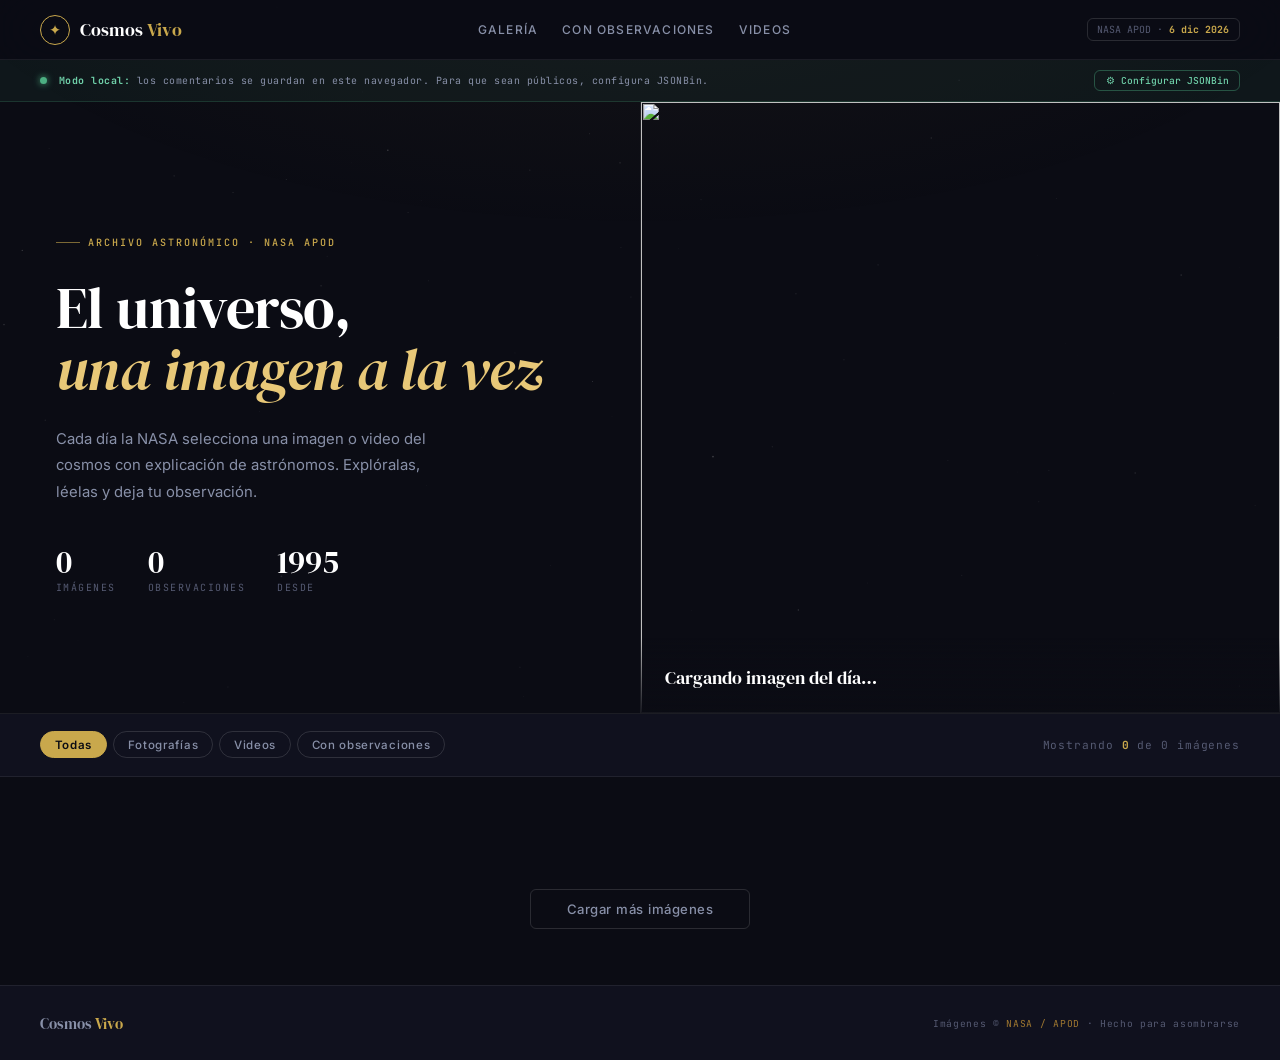
==== index.html @ 9d1642ee "Rename cosmos-vivo.html to index.html" ====
<!DOCTYPE html>
<html lang="es">
<head>
<meta charset="UTF-8">
<meta name="viewport" content="width=device-width, initial-scale=1.0">
<title>Cosmos Vivo — Galería Astronómica NASA</title>
<link rel="preconnect" href="https://fonts.googleapis.com">
<link rel="preconnect" href="https://fonts.gstatic.com" crossorigin>
<link href="https://fonts.googleapis.com/css2?family=DM+Serif+Display:ital@0;1&family=Inter:wght@300;400;500;600&family=JetBrains+Mono:wght@400;500&display=swap" rel="stylesheet">
<style>
*,*::before,*::after{box-sizing:border-box;margin:0;padding:0}
html{font-size:16px;scroll-behavior:smooth;-webkit-font-smoothing:antialiased}

:root{
  --ink:#0b0c14;--ink-2:#10111e;--ink-3:#171829;
  --plate:#1e1f32;--plate-2:#252640;
  --rule:rgba(255,255,255,0.07);--rule-2:rgba(255,255,255,0.13);
  --gold:#c9a84c;--gold-dim:#a07830;--gold-light:#e8c878;
  --text:#dcdee8;--text-2:#8890a8;--text-3:#555a72;
  --white:#ffffff;--danger:#e05555;--success:#4caf82;
  --f-display:'DM Serif Display',Georgia,serif;
  --f-body:'Inter',system-ui,sans-serif;
  --f-mono:'JetBrains Mono',monospace;
  --r-sm:6px;--r-md:12px;--r-lg:18px;--r-xl:24px;
  --shadow-card:0 2px 12px rgba(0,0,0,.4),0 1px 3px rgba(0,0,0,.3);
  --shadow-modal:0 24px 80px rgba(0,0,0,.8),0 4px 20px rgba(0,0,0,.6);
  --t:200ms cubic-bezier(.4,0,.2,1);
}

body{font-family:var(--f-body);background:var(--ink);color:var(--text);min-height:100vh;overflow-x:hidden}

/* FONDO */
#atmo{position:fixed;inset:0;z-index:0;pointer-events:none;
  background:radial-gradient(ellipse 90% 55% at 50% -10%,rgba(201,168,76,.06) 0%,transparent 65%),
             radial-gradient(ellipse 60% 40% at 85% 110%,rgba(91,110,201,.07) 0%,transparent 55%)}
#star-cv{position:fixed;inset:0;z-index:0;pointer-events:none;opacity:.5}

/* TOPBAR */
#topbar{
  position:sticky;top:0;z-index:200;
  display:flex;align-items:center;justify-content:space-between;
  padding:0 2.5rem;height:60px;
  background:rgba(11,12,20,.9);
  backdrop-filter:blur(28px) saturate(160%);
  border-bottom:1px solid var(--rule);
}
.tb-brand{display:flex;align-items:center;gap:10px;text-decoration:none}
.tb-logo{width:30px;height:30px;border:1.5px solid var(--gold);border-radius:50%;display:flex;align-items:center;justify-content:center;font-size:.9rem;color:var(--gold)}
.tb-name{font-family:var(--f-display);font-size:1.15rem;color:var(--white)}
.tb-name span{color:var(--gold)}
.tb-nav{display:flex;align-items:center;gap:1.5rem}
.tb-link{font-size:.75rem;font-weight:500;letter-spacing:.1em;text-transform:uppercase;color:var(--text-2);background:none;border:none;cursor:pointer;font-family:var(--f-body);transition:color var(--t)}
.tb-link:hover{color:var(--gold)}
.tb-badge{font-family:var(--f-mono);font-size:.62rem;color:var(--text-3);border:1px solid var(--rule-2);padding:.22rem .6rem;border-radius:var(--r-sm);white-space:nowrap}
.tb-badge b{color:var(--gold)}

/* AVISO COMENTARIOS PÚBLICOS */
#public-bar{
  position:relative;z-index:1;
  display:flex;align-items:center;gap:.75rem;
  padding:.6rem 2.5rem;
  background:rgba(76,175,130,.07);
  border-bottom:1px solid rgba(76,175,130,.2);
}
.pub-dot{width:7px;height:7px;border-radius:50%;background:var(--success);box-shadow:0 0 7px var(--success);flex-shrink:0;animation:pulse-dot 2s ease infinite}
@keyframes pulse-dot{0%,100%{opacity:1}50%{opacity:.4}}
.pub-text{font-family:var(--f-mono);font-size:.62rem;letter-spacing:.05em;color:var(--text-2)}
.pub-text b{color:#6fcfa8}
.pub-setup-btn{
  margin-left:auto;font-family:var(--f-mono);font-size:.6rem;font-weight:500;
  border:1px solid rgba(76,175,130,.4);color:#6fcfa8;
  background:transparent;padding:.2rem .65rem;border-radius:var(--r-sm);
  cursor:pointer;transition:all var(--t);white-space:nowrap;
}
.pub-setup-btn:hover{background:rgba(76,175,130,.12)}

/* SETUP MODAL */
#setup-overlay{
  display:none;position:fixed;inset:0;z-index:600;
  background:rgba(5,5,12,.95);backdrop-filter:blur(20px);
  align-items:center;justify-content:center;padding:1.5rem;
}
#setup-overlay.open{display:flex}
#setup-box{
  background:var(--ink-2);border:1px solid var(--rule-2);
  border-radius:var(--r-xl);max-width:580px;width:100%;
  padding:2.5rem;box-shadow:var(--shadow-modal);
}
.setup-title{font-family:var(--f-display);font-size:1.6rem;color:var(--white);margin-bottom:.4rem}
.setup-sub{font-size:.85rem;color:var(--text-2);line-height:1.7;margin-bottom:1.75rem}
.setup-steps{margin-bottom:1.75rem}
.setup-step{
  display:flex;gap:.85rem;margin-bottom:1.1rem;align-items:flex-start;
}
.step-num{
  width:26px;height:26px;border-radius:50%;border:1.5px solid var(--gold);
  color:var(--gold);font-family:var(--f-mono);font-size:.72rem;font-weight:500;
  display:flex;align-items:center;justify-content:center;flex-shrink:0;margin-top:1px;
}
.step-text{font-size:.84rem;line-height:1.7;color:var(--text-2)}
.step-text a{color:var(--gold-light);text-decoration:none}
.step-text a:hover{text-decoration:underline}
.step-text code{font-family:var(--f-mono);font-size:.78rem;background:var(--plate);padding:.1rem .35rem;border-radius:3px;color:var(--gold-light)}
.setup-input-row{display:flex;gap:.5rem;margin-bottom:.6rem}
.setup-input{
  flex:1;background:var(--plate);border:1px solid var(--rule-2);
  color:var(--text);padding:.55rem .9rem;border-radius:var(--r-sm);
  font-family:var(--f-mono);font-size:.8rem;outline:none;
  transition:border-color var(--t);
}
.setup-input:focus{border-color:var(--gold-dim)}
.setup-input::placeholder{color:var(--text-3)}
.btn-setup-save{
  background:var(--gold);border:none;color:var(--ink);
  font-family:var(--f-body);font-size:.85rem;font-weight:600;
  padding:.55rem 1.5rem;border-radius:var(--r-sm);cursor:pointer;
  transition:all var(--t);
}
.btn-setup-save:hover{background:var(--gold-light)}
.setup-note{font-size:.72rem;color:var(--text-3);margin-top:.6rem;font-style:italic}
.setup-skip{
  display:block;text-align:center;margin-top:1rem;
  font-size:.75rem;color:var(--text-3);cursor:pointer;
  background:none;border:none;font-family:var(--f-body);
  transition:color var(--t);
}
.setup-skip:hover{color:var(--text-2)}

/* MASTHEAD */
#masthead{
  position:relative;z-index:1;
  display:grid;grid-template-columns:1fr 1fr;
  min-height:68vh;border-bottom:1px solid var(--rule);overflow:hidden;
}
.mast-text{padding:5rem 3rem 4rem 3.5rem;display:flex;flex-direction:column;justify-content:center}
.mast-kicker{
  display:inline-flex;align-items:center;gap:.5rem;
  font-family:var(--f-mono);font-size:.63rem;font-weight:500;
  letter-spacing:.2em;text-transform:uppercase;color:var(--gold);margin-bottom:1.75rem;
}
.mast-kicker::before{content:'';display:block;width:24px;height:1px;background:var(--gold);opacity:.6}
.mast-h1{
  font-family:var(--f-display);
  font-size:clamp(2.8rem,4.5vw,4.2rem);
  font-weight:400;line-height:1.08;color:var(--white);
  margin-bottom:1.5rem;letter-spacing:-.01em;
}
.mast-h1 em{font-style:italic;color:var(--gold-light);display:block}
.mast-desc{font-size:.93rem;line-height:1.8;color:var(--text-2);max-width:400px;margin-bottom:2.5rem}
.mast-stats{display:flex;gap:2rem}
.stat-n{font-family:var(--f-display);font-size:2rem;color:var(--white);line-height:1}
.stat-l{font-family:var(--f-mono);font-size:.62rem;letter-spacing:.15em;text-transform:uppercase;color:var(--text-3);margin-top:3px}
.mast-img-panel{position:relative;overflow:hidden;border-left:1px solid var(--rule)}
.mast-img-panel img{width:100%;height:100%;object-fit:cover;display:block;transition:transform 10s ease}
.mast-img-panel:hover img{transform:scale(1.04)}
.mast-caption{
  position:absolute;bottom:0;left:0;right:0;padding:1.5rem;
  background:linear-gradient(to top,rgba(11,12,20,.95) 0%,transparent 100%);
}
.mast-cap-date{font-family:var(--f-mono);font-size:.6rem;color:var(--gold);letter-spacing:.18em;text-transform:uppercase;margin-bottom:.3rem}
.mast-cap-title{font-family:var(--f-display);font-size:1.1rem;color:var(--white);line-height:1.25}

/* TOOLBAR */
#g-toolbar{
  position:relative;z-index:1;
  display:flex;align-items:center;justify-content:space-between;
  padding:1.1rem 2.5rem;border-bottom:1px solid var(--rule);
  background:var(--ink-2);gap:1rem;flex-wrap:wrap;
}
.f-group{display:flex;align-items:center;gap:.4rem;flex-wrap:wrap}
.f-chip{
  font-size:.72rem;font-weight:500;letter-spacing:.06em;
  padding:.35rem .85rem;border-radius:20px;
  border:1px solid var(--rule-2);color:var(--text-2);
  background:transparent;cursor:pointer;font-family:var(--f-body);
  transition:all var(--t);
}
.f-chip:hover{border-color:var(--gold-dim);color:var(--gold-light)}
.f-chip.on{background:var(--gold);color:var(--ink);border-color:var(--gold);font-weight:600}
.g-info{font-family:var(--f-mono);font-size:.7rem;color:var(--text-3);letter-spacing:.08em;white-space:nowrap}
.g-info b{color:var(--gold)}

/* GALERÍA */
#g-wrap{position:relative;z-index:1;padding:2.5rem 2.5rem;background:var(--ink)}
#g-grid{columns:3 260px;column-gap:1.1rem}

/* CARD */
.g-card{
  break-inside:avoid;margin-bottom:1.1rem;
  border-radius:var(--r-lg);overflow:hidden;
  background:var(--plate);border:1px solid var(--rule);
  cursor:pointer;position:relative;
  transition:transform var(--t),border-color var(--t),box-shadow var(--t);
  box-shadow:var(--shadow-card);
}
.g-card:hover{
  transform:translateY(-5px) scale(1.005);
  border-color:rgba(201,168,76,.3);
  box-shadow:0 10px 40px rgba(0,0,0,.55),0 0 0 1px rgba(201,168,76,.12);
}

/* Imagen con lazy loading optimizado */
.card-img-wrap{position:relative;overflow:hidden;background:var(--ink-3)}
.card-img-wrap img{
  width:100%;display:block;
  min-height:120px;object-fit:cover;
  transition:transform .5s cubic-bezier(.4,0,.2,1),opacity .4s ease;
  opacity:0; /* empieza invisible */
}
.card-img-wrap img.loaded{opacity:1}
.card-img-wrap img.error-state{opacity:.3;filter:grayscale(1)}
.g-card:hover .card-img-wrap img{transform:scale(1.06)}
.card-img-wrap::after{
  content:'';position:absolute;inset:0;
  background:linear-gradient(to top,rgba(11,12,20,.65) 0%,transparent 50%);
  opacity:0;transition:opacity var(--t);
}
.g-card:hover .card-img-wrap::after{opacity:1}

/* Placeholder shimmer dentro de la imagen */
.img-placeholder{
  position:absolute;inset:0;
  background:linear-gradient(90deg,var(--plate) 0%,var(--plate-2) 50%,var(--plate) 100%);
  background-size:300% 100%;
  animation:shimmer 1.8s ease infinite;
  z-index:1;
}
.img-placeholder.hidden{display:none}

.card-tag{
  position:absolute;top:.65rem;left:.65rem;z-index:3;
  font-family:var(--f-mono);font-size:.57rem;font-weight:500;
  letter-spacing:.14em;text-transform:uppercase;
  padding:.2rem .5rem;border-radius:4px;
  background:rgba(11,12,20,.75);border:1px solid rgba(255,255,255,.1);
  color:rgba(255,255,255,.7);backdrop-filter:blur(6px);
}
.card-tag.vid{color:var(--gold-light);border-color:rgba(201,168,76,.3)}
.card-obs{
  position:absolute;top:.65rem;right:.65rem;z-index:3;
  font-family:var(--f-mono);font-size:.6rem;font-weight:600;
  background:rgba(201,168,76,.92);color:var(--ink);
  padding:.2rem .5rem;border-radius:4px;letter-spacing:.05em;
  display:none;
}

.g-card-body{padding:1rem 1.1rem 1.1rem}
.card-date{font-family:var(--f-mono);font-size:.6rem;color:var(--gold);letter-spacing:.16em;text-transform:uppercase;margin-bottom:.45rem}
.card-title{font-family:var(--f-display);font-size:1rem;line-height:1.3;color:var(--white);margin-bottom:.5rem;display:-webkit-box;-webkit-line-clamp:2;-webkit-box-orient:vertical;overflow:hidden}
.card-excerpt{font-size:.77rem;line-height:1.65;color:var(--text-2);display:-webkit-box;-webkit-line-clamp:3;-webkit-box-orient:vertical;overflow:hidden;margin-bottom:.85rem}
.card-footer{display:flex;align-items:center;justify-content:space-between;padding-top:.75rem;border-top:1px solid var(--rule)}
.card-cta{font-family:var(--f-mono);font-size:.65rem;font-weight:500;letter-spacing:.12em;text-transform:uppercase;color:var(--gold);display:flex;align-items:center;gap:.3rem}
.cta-arr{transition:transform .2s}
.g-card:hover .cta-arr{transform:translateX(4px)}
.card-credit{font-size:.63rem;color:var(--text-3);max-width:130px;overflow:hidden;text-overflow:ellipsis;white-space:nowrap}

/* SKELETON */
.skel-card{break-inside:avoid;margin-bottom:1.1rem;border-radius:var(--r-lg);overflow:hidden;border:1px solid var(--rule)}
.skel{background:linear-gradient(90deg,var(--plate) 0%,var(--plate-2) 50%,var(--plate) 100%);background-size:300% 100%;animation:shimmer 1.8s ease infinite}
@keyframes shimmer{0%{background-position:100% 0}100%{background-position:-100% 0}}
.skel-img{height:175px}.skel-body{padding:1rem 1.1rem 1.1rem}
.skel-line{height:9px;border-radius:4px;margin-bottom:.55rem}
.sl1{width:38%}.sl2{width:82%}.sl3{width:61%}.sl4{width:45%;height:7px}

/* LOAD MORE */
#more-wrap{text-align:center;padding:2rem 0 3.5rem;position:relative;z-index:1;background:var(--ink)}
#btn-more{
  background:transparent;border:1px solid var(--rule-2);color:var(--text-2);
  padding:.7rem 2.2rem;border-radius:var(--r-sm);
  font-family:var(--f-body);font-size:.82rem;font-weight:500;cursor:pointer;
  transition:all var(--t);letter-spacing:.04em;
}
#btn-more:hover:not(:disabled){border-color:var(--gold-dim);color:var(--gold-light)}
#btn-more:disabled{opacity:.3;cursor:not-allowed}

/* MODAL */
#modal-wrap{
  display:none;position:fixed;inset:0;z-index:500;
  align-items:flex-start;justify-content:center;
  padding:1.5rem;
  background:rgba(5,5,12,.93);
  backdrop-filter:blur(24px) saturate(140%);
  overflow-y:auto;
}
#modal-wrap.open{display:flex}
#modal{
  width:100%;max-width:1080px;
  background:var(--ink-2);border:1px solid var(--rule-2);
  border-radius:var(--r-xl);overflow:hidden;
  box-shadow:var(--shadow-modal);
  animation:mIn .28s cubic-bezier(.4,0,.2,1);
  margin:auto;
}
@keyframes mIn{from{opacity:0;transform:translateY(28px) scale(.98)}to{opacity:1;transform:none}}

.modal-topbar{
  display:flex;align-items:center;justify-content:space-between;
  padding:.8rem 1.5rem;border-bottom:1px solid var(--rule);background:var(--ink-3);
}
.mtb-left{display:flex;align-items:center;gap:.6rem}
.m-tag{font-family:var(--f-mono);font-size:.58rem;letter-spacing:.16em;text-transform:uppercase;color:var(--gold);border:1px solid rgba(201,168,76,.3);padding:.17rem .48rem;border-radius:4px}
.m-topbar-title{font-family:var(--f-display);font-size:.93rem;color:var(--text-2);overflow:hidden;text-overflow:ellipsis;white-space:nowrap;max-width:480px}
.btn-close{
  width:34px;height:34px;border-radius:50%;background:var(--plate);
  border:1px solid var(--rule-2);color:var(--text-2);font-size:1.1rem;
  cursor:pointer;display:flex;align-items:center;justify-content:center;
  transition:all var(--t);flex-shrink:0;
}
.btn-close:hover{background:var(--plate-2);color:var(--white)}

/* Hero imagen modal — optimizado */
.m-hero{position:relative;background:var(--ink-3);overflow:hidden;min-height:200px;display:flex;align-items:center;justify-content:center}
.m-hero img{
  width:100%;max-height:52vh;object-fit:contain;display:block;
  background:var(--ink-3);
  opacity:0;transition:opacity .5s ease;
}
.m-hero img.loaded{opacity:1}
.m-hero-spinner{
  position:absolute;inset:0;display:flex;align-items:center;justify-content:center;
  z-index:2;
}
.spinner-ring{
  width:40px;height:40px;border:2px solid var(--rule-2);
  border-top-color:var(--gold);border-radius:50%;
  animation:spin .9s linear infinite;
}
@keyframes spin{to{transform:rotate(360deg)}}
.m-hero-spinner.hidden{display:none}
.m-vid-wrap{width:100%;aspect-ratio:16/9;display:none}
.m-vid-wrap iframe{width:100%;height:100%;border:none}
#m-palette{height:5px;display:flex}
.pal-sw{flex:1;transition:background 1.2s ease}

/* Body modal 2 columnas */
.m-body{display:grid;grid-template-columns:1fr 360px}
@media(max-width:760px){.m-body{grid-template-columns:1fr}}

/* Info col */
.m-info{padding:1.75rem 2rem;border-right:1px solid var(--rule);overflow-y:auto;max-height:420px}
@media(max-width:760px){.m-info{border-right:none;border-bottom:1px solid var(--rule);max-height:none}}
.m-date{font-family:var(--f-mono);font-size:.6rem;color:var(--gold);letter-spacing:.2em;text-transform:uppercase;margin-bottom:.6rem}
.m-title{font-family:var(--f-display);font-size:1.65rem;line-height:1.15;color:var(--white);margin-bottom:.55rem}
.m-credit{font-size:.73rem;color:var(--text-3);font-style:italic;margin-bottom:1.2rem;padding-bottom:1.2rem;border-bottom:1px solid var(--rule)}
.m-label{font-family:var(--f-mono);font-size:.56rem;letter-spacing:.2em;text-transform:uppercase;color:var(--text-3);margin-bottom:.55rem}
.m-desc{font-size:.89rem;line-height:1.82;color:var(--text-2)}
.m-ext{
  display:inline-flex;align-items:center;gap:.4rem;
  margin-top:1.2rem;font-family:var(--f-mono);font-size:.7rem;font-weight:500;
  letter-spacing:.08em;text-transform:uppercase;color:var(--gold);
  text-decoration:none;transition:color var(--t);
}
.m-ext:hover{color:var(--gold-light)}

/* Chat col */
.m-chat{display:flex;flex-direction:column;background:var(--ink-3)}
.chat-hdr{
  padding:.8rem 1.25rem;border-bottom:1px solid var(--rule);
  display:flex;align-items:center;justify-content:space-between;flex-shrink:0;
}
.chat-hdr-lbl{font-family:var(--f-mono);font-size:.58rem;letter-spacing:.2em;text-transform:uppercase;color:var(--text-3)}
.chat-hdr-ct{font-family:var(--f-mono);font-size:.6rem;font-weight:600;background:var(--gold);color:var(--ink);padding:.17rem .48rem;border-radius:4px;display:none}

/* Estado de conexión JSONBin */
.chat-status{
  padding:.5rem 1.25rem;font-family:var(--f-mono);font-size:.58rem;
  letter-spacing:.06em;border-bottom:1px solid var(--rule);
  display:flex;align-items:center;gap:.5rem;flex-shrink:0;
}
.status-dot{width:5px;height:5px;border-radius:50%;flex-shrink:0}
.status-dot.ok{background:var(--success)}
.status-dot.local{background:var(--gold)}
.status-dot.err{background:var(--danger)}
.status-msg{color:var(--text-3)}

.chat-feed{
  flex:1;overflow-y:auto;padding:.85rem 1.2rem;
  display:flex;flex-direction:column;gap:.7rem;
  min-height:150px;max-height:255px;scroll-behavior:smooth;
}
.chat-feed::-webkit-scrollbar{width:3px}
.chat-feed::-webkit-scrollbar-thumb{background:var(--rule-2);border-radius:2px}

.msg{background:var(--plate);border:1px solid var(--rule);border-radius:10px;padding:.72rem .88rem;animation:msgIn .22s ease}
@keyframes msgIn{from{opacity:0;transform:translateY(5px)}to{opacity:1;transform:none}}
.msg.fresh{border-color:rgba(201,168,76,.5)}
.msg-head{display:flex;align-items:center;gap:.5rem;margin-bottom:.38rem;flex-wrap:wrap}
.msg-av{width:25px;height:25px;border-radius:50%;background:var(--gold-dim);font-size:.6rem;font-weight:600;color:var(--ink);display:flex;align-items:center;justify-content:center;flex-shrink:0}
.msg-name{font-size:.78rem;font-weight:600;color:var(--text)}
.msg-from{font-size:.66rem;color:var(--text-3)}
.msg-when{font-family:var(--f-mono);font-size:.58rem;color:var(--text-3);margin-left:auto}
.msg-body{font-size:.84rem;line-height:1.7;color:var(--text-2);word-break:break-word;white-space:pre-wrap}
.feed-empty{text-align:center;padding:2rem .5rem;font-size:.82rem;color:var(--text-3);font-style:italic;line-height:1.7}
.feed-loading{text-align:center;padding:1.5rem;font-family:var(--f-mono);font-size:.65rem;color:var(--text-3);letter-spacing:.1em}

.chat-frm{padding:.85rem 1.2rem 1.1rem;border-top:1px solid var(--rule);flex-shrink:0}
.frm-row{display:flex;gap:.45rem;margin-bottom:.45rem}
.frm-in{
  flex:1;background:var(--plate);border:1px solid var(--rule-2);color:var(--text);
  padding:.44rem .72rem;border-radius:var(--r-sm);font-family:var(--f-body);font-size:.79rem;
  outline:none;transition:border-color var(--t);min-width:0;
}
.frm-in:focus{border-color:var(--gold-dim)}
.frm-in::placeholder{color:var(--text-3)}
.frm-ta{width:100%;resize:none;min-height:74px;margin-bottom:.45rem}
.frm-foot{display:flex;align-items:center;justify-content:space-between}
.frm-chars{font-family:var(--f-mono);font-size:.6rem;color:var(--text-3)}
.frm-chars.near{color:#e0a500}.frm-chars.over{color:var(--danger)}
.btn-pub{
  background:var(--gold);border:none;color:var(--ink);
  font-family:var(--f-body);font-size:.78rem;font-weight:600;letter-spacing:.05em;
  padding:.43rem 1.15rem;border-radius:var(--r-sm);cursor:pointer;transition:all var(--t);
}
.btn-pub:hover:not(:disabled){background:var(--gold-light)}
.btn-pub:active{transform:scale(.97)}
.btn-pub:disabled{opacity:.3;cursor:not-allowed}

/* TOAST */
#toast{
  position:fixed;bottom:2rem;left:50%;transform:translateX(-50%) translateY(20px);
  background:var(--plate-2);border:1px solid var(--rule-2);
  color:var(--text);font-size:.82rem;
  padding:.62rem 1.4rem;border-radius:var(--r-sm);
  z-index:9999;opacity:0;transition:all .3s ease;
  pointer-events:none;white-space:nowrap;box-shadow:0 8px 30px rgba(0,0,0,.5);
}
#toast.show{opacity:1;transform:translateX(-50%) translateY(0)}

/* FOOTER */
#footer{
  position:relative;z-index:1;padding:1.65rem 2.5rem;
  border-top:1px solid var(--rule);
  display:flex;align-items:center;justify-content:space-between;
  background:var(--ink-2);flex-wrap:wrap;gap:.5rem;
}
.footer-brand{font-family:var(--f-display);font-size:.95rem;color:var(--text-2)}
.footer-brand span{color:var(--gold)}
.footer-note{font-family:var(--f-mono);font-size:.6rem;color:var(--text-3);letter-spacing:.07em;text-align:right}
.footer-note a{color:var(--gold-dim);text-decoration:none}
.footer-note a:hover{color:var(--gold)}

/* RESPONSIVE */
@media(max-width:900px){
  #masthead{grid-template-columns:1fr}.mast-img-panel{display:none}
  .mast-text{padding:3.5rem 2rem 3rem}
  #g-wrap{padding:2rem 1.5rem}
  #g-toolbar{padding:1rem 1.5rem}
  #topbar{padding:0 1.5rem}.tb-nav{display:none}
  #public-bar{padding:.6rem 1.5rem}
  #footer{padding:1.5rem}
}
@media(max-width:520px){
  #modal-wrap{padding:.4rem}
  .m-info{padding:1.25rem}
  .m-title{font-size:1.3rem}
}
#aux-cv{display:none}
</style>
</head>
<body>

<div id="atmo"></div>
<canvas id="star-cv"></canvas>
<canvas id="aux-cv"></canvas>

<!-- TOPBAR -->
<header id="topbar">
  <a class="tb-brand" href="#">
    <div class="tb-logo">✦</div>
    <div><div class="tb-name">Cosmos <span>Vivo</span></div></div>
  </a>
  <nav class="tb-nav">
    <button class="tb-link" onclick="scrollGallery()">Galería</button>
    <button class="tb-link" onclick="setFilter('commented')">Con observaciones</button>
    <button class="tb-link" onclick="setFilter('video')">Videos</button>
  </nav>
  <div class="tb-badge">NASA APOD · <b id="hdr-date"></b></div>
</header>

<!-- BARRA COMENTARIOS PÚBLICOS -->
<div id="public-bar">
  <div class="pub-dot"></div>
  <div class="pub-text" id="pub-text">
    <b>Comentarios públicos:</b> configurando servidor…
  </div>
  <button class="pub-setup-btn" onclick="openSetup()">⚙ Configurar JSONBin</button>
</div>

<!-- SETUP MODAL JSONBin -->
<div id="setup-overlay">
  <div id="setup-box">
    <div class="setup-title">Activar comentarios públicos</div>
    <div class="setup-sub">Los comentarios se guardarán en <strong style="color:#e8c878">JSONBin.io</strong> — servidor gratuito en la nube. Cualquier persona que visite la página podrá leer y publicar observaciones en tiempo real. Son 3 pasos que toman 2 minutos.</div>
    <div class="setup-steps">
      <div class="setup-step">
        <div class="step-num">1</div>
        <div class="step-text">Ve a <a href="https://jsonbin.io" target="_blank" rel="noopener noreferrer">jsonbin.io</a> y crea una cuenta gratuita (o entra con GitHub/Google).</div>
      </div>
      <div class="setup-step">
        <div class="step-num">2</div>
        <div class="step-text">En el dashboard, ve a <code>API Keys</code> → copia tu <code>Master Key</code> (empieza con <code>$2b$</code>…).</div>
      </div>
      <div class="setup-step">
        <div class="step-num">3</div>
        <div class="step-text">Pega la key aquí abajo y haz clic en Guardar. La app crea los bins automáticamente por imagen.</div>
      </div>
    </div>
    <div class="setup-input-row">
      <input type="text" id="setup-key-input" class="setup-input" placeholder="$2b$10$..." autocomplete="off" spellcheck="false">
      <button class="btn-setup-save" onclick="saveJSONBinKey()">Guardar key</button>
    </div>
    <div class="setup-note">La key se guarda en localStorage de tu navegador. Si la despliegas en GitHub Pages cada visitante necesita ingresarla una vez — o puedes escribirla fija en el código (menos recomendable pero más cómodo).</div>
    <button class="setup-skip" onclick="closeSetup()">Usar modo local por ahora (solo yo veo mis comentarios)</button>
  </div>
</div>

<!-- MASTHEAD -->
<section id="masthead">
  <div class="mast-text">
    <div class="mast-kicker">Archivo astronómico · NASA APOD</div>
    <h1 class="mast-h1">El universo,<em>una imagen a la vez</em></h1>
    <p class="mast-desc">Cada día la NASA selecciona una imagen o video del cosmos con explicación de astrónomos. Explóralas, léelas y deja tu observación.</p>
    <div class="mast-stats">
      <div><div class="stat-n" id="stat-n">—</div><div class="stat-l">Imágenes</div></div>
      <div><div class="stat-n" id="stat-c">—</div><div class="stat-l">Observaciones</div></div>
      <div><div class="stat-n">1995</div><div class="stat-l">Desde</div></div>
    </div>
  </div>
  <div class="mast-img-panel" id="mast-panel">
    <img id="mast-img" src="" alt="">
    <div class="mast-caption">
      <div class="mast-cap-date" id="mast-date"></div>
      <div class="mast-cap-title" id="mast-title">Cargando imagen del día…</div>
    </div>
  </div>
</section>

<!-- TOOLBAR -->
<div id="g-toolbar">
  <div class="f-group">
    <button class="f-chip on" data-f="all">Todas</button>
    <button class="f-chip" data-f="image">Fotografías</button>
    <button class="f-chip" data-f="video">Videos</button>
    <button class="f-chip" data-f="commented">Con observaciones</button>
  </div>
  <div class="g-info" id="g-info">Cargando…</div>
</div>

<!-- GALERÍA -->
<div id="g-wrap"><div id="g-grid"></div></div>
<div id="more-wrap"><button id="btn-more" disabled>Cargar más imágenes</button></div>

<!-- FOOTER -->
<footer id="footer">
  <div class="footer-brand">Cosmos <span>Vivo</span></div>
  <div class="footer-note">Imágenes © <a href="https://apod.nasa.gov" target="_blank" rel="noopener noreferrer">NASA / APOD</a> · Hecho para asombrarse</div>
</footer>

<!-- MODAL -->
<div id="modal-wrap" role="dialog" aria-modal="true">
  <div id="modal">
    <div class="modal-topbar">
      <div class="mtb-left">
        <div class="m-tag" id="m-tag">FOTO</div>
        <div class="m-topbar-title" id="m-topbar-title"></div>
      </div>
      <button class="btn-close" id="btn-close" aria-label="Cerrar">×</button>
    </div>
    <div class="m-hero" id="m-hero">
      <div class="m-hero-spinner" id="m-spinner"><div class="spinner-ring"></div></div>
      <img id="m-img" alt="" crossorigin="anonymous">
      <div class="m-vid-wrap" id="m-vid"><iframe id="m-iframe" allowfullscreen></iframe></div>
      <div id="m-palette"></div>
    </div>
    <div class="m-body">
      <div class="m-info">
        <div class="m-date" id="m-date"></div>
        <h2 class="m-title" id="m-title-full"></h2>
        <div class="m-credit" id="m-credit"></div>
        <div class="m-label">Descripción de la NASA</div>
        <p class="m-desc" id="m-desc"></p>
        <a class="m-ext" id="m-link" href="#" target="_blank" rel="noopener noreferrer">Ver en APOD.nasa.gov →</a>
      </div>
      <div class="m-chat">
        <div class="chat-hdr">
          <div class="chat-hdr-lbl">Observaciones</div>
          <div class="chat-hdr-ct" id="chat-ct"></div>
        </div>
        <div class="chat-status" id="chat-status">
          <div class="status-dot local" id="st-dot"></div>
          <div class="status-msg" id="st-msg">Iniciando…</div>
        </div>
        <div class="chat-feed" id="chat-feed"></div>
        <div class="chat-frm">
          <div class="frm-row">
            <input type="text" id="frm-name" class="frm-in" placeholder="Tu nombre" maxlength="40" autocomplete="off">
            <input type="text" id="frm-loc"  class="frm-in" placeholder="Desde dónde" maxlength="50" autocomplete="off">
          </div>
          <textarea id="frm-msg" class="frm-in frm-ta" placeholder="¿Qué ves en esta imagen del universo?" maxlength="400"></textarea>
          <div class="frm-foot">
            <span class="frm-chars" id="frm-chars">0 / 400</span>
            <button class="btn-pub" id="btn-pub" disabled>Publicar</button>
          </div>
        </div>
      </div>
    </div>
  </div>
</div>

<div id="toast"></div>

<script>
/* ═══════════════════════════════════════════════
   CONFIG
═══════════════════════════════════════════════ */
const NASA_KEY  = 'fjDwQd8eqFLzee5YdBeafvc3MdzoKeu4BUWMqpd7';
const JBIN_BASE = 'https://api.jsonbin.io/v3';
const MAX_CHARS = 400;
const PAGE_SIZE = 12;
const MIN_DATE  = '1995-06-16';
const LS_JBIN_KEY  = 'cv_jbin_masterkey';
const LS_BINS_MAP  = 'cv_jbin_bins';      // { date: binId }
const LS_LOCAL_PFX = 'cv_local_';         // fallback local

/* ═══════════════════════════════════════════════
   UTILS
═══════════════════════════════════════════════ */
const $  = id => document.getElementById(id);
const p2 = n  => String(n).padStart(2,'0');
const esc = s => String(s)
  .replace(/&/g,'&amp;').replace(/</g,'&lt;')
  .replace(/>/g,'&gt;').replace(/"/g,'&quot;');
const initials = n => n.trim().split(/\s+/).slice(0,2).map(w=>w[0].toUpperCase()).join('')||'?';

function todayStr(){
  const d=new Date();
  return `${d.getFullYear()}-${p2(d.getMonth()+1)}-${p2(d.getDate())}`;
}
function fmtLong(s){
  return new Date(s+'T12:00:00').toLocaleDateString('es',{weekday:'long',day:'numeric',month:'long',year:'numeric'});
}
function fmtShort(s){
  return new Date(s+'T12:00:00').toLocaleDateString('es',{day:'numeric',month:'short',year:'numeric'});
}
function timeAgo(ts){
  const s=(Date.now()-ts)/1e3;
  if(s<60) return 'ahora mismo';
  if(s<3600) return `hace ${~~(s/60)} min`;
  if(s<86400) return `hace ${~~(s/3600)} h`;
  const d=~~(s/86400);
  if(d<30) return `hace ${d} día${d>1?'s':''}`;
  return new Date(ts).toLocaleDateString('es',{day:'numeric',month:'short'});
}

/* ═══════════════════════════════════════════════
   ESTRELLAS
═══════════════════════════════════════════════ */
(()=>{
  const cv=$('star-cv'),cx=cv.getContext('2d');
  let stars=[];
  const resize=()=>{
    cv.width=innerWidth;cv.height=innerHeight;
    stars=Array.from({length:180},()=>({
      x:Math.random()*cv.width,y:Math.random()*cv.height,
      r:Math.random()*.85+.1,a:Math.random()*.45+.1,sp:Math.random()*.25+.05
    }));
  };
  const draw=()=>{
    cx.clearRect(0,0,cv.width,cv.height);
    const t=Date.now()/1e3;
    stars.forEach(s=>{
      cx.beginPath();cx.arc(s.x,s.y,s.r,0,Math.PI*2);
      cx.fillStyle=`rgba(255,255,255,${s.a*(0.5+0.5*Math.sin(t*s.sp+s.x*.01))})`;
      cx.fill();
    });
    requestAnimationFrame(draw);
  };
  resize();window.addEventListener('resize',resize);draw();
})();

/* ═══════════════════════════════════════════════
   FECHA HEADER
═══════════════════════════════════════════════ */
$('hdr-date').textContent = new Date().toLocaleDateString('es',{day:'numeric',month:'short',year:'numeric'});

/* ═══════════════════════════════════════════════
   JSONBIN — GESTIÓN DE COMENTARIOS PÚBLICOS
   ─────────────────────────────────────────────
   Arquitectura:
   • 1 bin por fecha de APOD (creado al primer comentario)
   • Mapa de { date → binId } en localStorage
   • Si no hay key de JSONBin → fallback a localStorage local
═══════════════════════════════════════════════ */
let jbinKey  = localStorage.getItem(LS_JBIN_KEY) || '';
let binsMap  = (() => { try{ return JSON.parse(localStorage.getItem(LS_BINS_MAP)||'{}'); }catch{return {};} })();
let useCloud = !!jbinKey;

function saveBinsMap(){ localStorage.setItem(LS_BINS_MAP, JSON.stringify(binsMap)); }

function updatePublicBar(){
  const txt = $('pub-text');
  if(useCloud){
    txt.innerHTML='<b>Comentarios públicos activos:</b> guardados en JSONBin.io · visibles para todos los visitantes en tiempo real.';
  } else {
    txt.innerHTML='<b>Modo local:</b> los comentarios se guardan en este navegador. Para que sean públicos, configura JSONBin.';
  }
}
updatePublicBar();

/* SETUP */
function openSetup(){
  $('setup-key-input').value = jbinKey;
  $('setup-overlay').classList.add('open');
  document.body.style.overflow='hidden';
}
function closeSetup(){
  $('setup-overlay').classList.remove('open');
  document.body.style.overflow='';
}
function saveJSONBinKey(){
  const k = $('setup-key-input').value.trim();
  if(!k){ showToast('Ingresa una key válida','err'); return; }
  jbinKey = k;
  useCloud = true;
  localStorage.setItem(LS_JBIN_KEY, k);
  updatePublicBar();
  closeSetup();
  showToast('✦ JSONBin configurado — comentarios públicos activados');
  if(activeDate) loadComments(activeDate).then(renderFeed);
}
$('setup-overlay').addEventListener('click', e=>{ if(e.target===$('setup-overlay')) closeSetup(); });

/* ───── OPERACIONES JSONBIN ───── */

async function getBinId(date){
  if(binsMap[date]) return binsMap[date];
  return null; // no existe aún
}

async function createBin(date){
  const res = await fetch(`${JBIN_BASE}/b`, {
    method:'POST',
    headers:{
      'Content-Type':'application/json',
      'X-Master-Key': jbinKey,
      'X-Bin-Name': `apod-${date}`,
      'X-Bin-Private': 'false'
    },
    body: JSON.stringify({ date, comments:[] })
  });
  if(!res.ok) throw new Error(`JSONBin create: ${res.status}`);
  const data = await res.json();
  const id = data.metadata.id;
  binsMap[date]=id; saveBinsMap();
  return id;
}

async function fetchBin(binId){
  const res = await fetch(`${JBIN_BASE}/b/${binId}/latest`,{
    headers:{'X-Master-Key': jbinKey}
  });
  if(!res.ok) throw new Error(`JSONBin fetch: ${res.status}`);
  const data = await res.json();
  return data.record.comments || [];
}

async function updateBin(binId, comments){
  const res = await fetch(`${JBIN_BASE}/b/${binId}`,{
    method:'PUT',
    headers:{
      'Content-Type':'application/json',
      'X-Master-Key': jbinKey
    },
    body: JSON.stringify({ comments })
  });
  if(!res.ok) throw new Error(`JSONBin update: ${res.status}`);
}

/* ───── API UNIFICADA de comentarios ───── */

async function loadComments(date){
  if(!useCloud){
    // fallback local
    try{ return JSON.parse(localStorage.getItem(LS_LOCAL_PFX+date)||'[]'); }
    catch{ return []; }
  }
  try{
    let binId = await getBinId(date);
    if(!binId) return []; // bin no existe aún = sin comentarios
    return await fetchBin(binId);
  } catch(e){
    console.warn('JSONBin load error, usando local:',e);
    try{ return JSON.parse(localStorage.getItem(LS_LOCAL_PFX+date)||'[]'); }catch{ return []; }
  }
}

async function postComment(date, comment){
  if(!useCloud){
    const list = (() =>{ try{ return JSON.parse(localStorage.getItem(LS_LOCAL_PFX+date)||'[]'); }catch{return [];} })();
    list.unshift(comment);
    localStorage.setItem(LS_LOCAL_PFX+date, JSON.stringify(list));
    return list;
  }
  try{
    let binId = await getBinId(date);
    let comments = [];
    if(!binId){
      binId = await createBin(date);
    } else {
      comments = await fetchBin(binId);
    }
    comments.unshift(comment);
    await updateBin(binId, comments);
    return comments;
  } catch(e){
    console.warn('JSONBin post error:',e);
    throw e;
  }
}

async function getCommentCount(date){
  if(!useCloud){
    try{ return JSON.parse(localStorage.getItem(LS_LOCAL_PFX+date)||'[]').length; }catch{ return 0; }
  }
  const binId = await getBinId(date);
  if(!binId) return 0;
  try{ const list=await fetchBin(binId); return list.length; }catch{ return 0; }
}

function localCountFast(date){
  // conteo rápido sin await — para cards
  if(binsMap[date]) return null; // hay bin en cloud, no sabemos sin async
  try{ return JSON.parse(localStorage.getItem(LS_LOCAL_PFX+date)||'[]').length; }catch{ return 0; }
}

function totalLocalComments(){
  let n=0;
  for(let i=0;i<localStorage.length;i++){
    const k=localStorage.key(i);
    if(k&&k.startsWith(LS_LOCAL_PFX)){
      try{ n+=JSON.parse(localStorage.getItem(k)||'[]').length; }catch{}
    }
  }
  return n;
}

/* ═══════════════════════════════════════════════
   PALETA
═══════════════════════════════════════════════ */
function extractPalette(imgEl){
  return new Promise(resolve=>{
    const cv=$('aux-cv'),cx=cv.getContext('2d');
    cv.width=64;cv.height=36;
    try{
      cx.drawImage(imgEl,0,0,64,36);
      const d=cx.getImageData(0,0,64,36).data;
      const bk={};
      for(let i=0;i<d.length;i+=12){
        const r=Math.round(d[i]/48)*48,g=Math.round(d[i+1]/48)*48,b=Math.round(d[i+2]/48)*48;
        const k=`${r},${g},${b}`;bk[k]=(bk[k]||0)+1;
      }
      const cols=Object.entries(bk).sort((a,b)=>b[1]-a[1]).slice(0,8)
        .map(([k])=>{ const [r,g,b]=k.split(',').map(Number); return '#'+[r,g,b].map(v=>v.toString(16).padStart(2,'0')).join(''); });
      resolve(cols);
    }catch{resolve([]);}
  });
}
function renderPalette(colors){
  const bar=$('m-palette');bar.innerHTML='';
  colors.forEach(hex=>{ const s=document.createElement('div'); s.className='pal-sw'; s.style.background=hex; bar.appendChild(s); });
}

/* ═══════════════════════════════════════════════
   TOAST
═══════════════════════════════════════════════ */
let toastT;
function showToast(msg,type='ok'){
  const t=$('toast');
  t.textContent=msg;t.className='show';
  clearTimeout(toastT);
  toastT=setTimeout(()=>t.className='',2800);
}

/* ═══════════════════════════════════════════════
   CARGA DE IMÁGENES NASA — OPTIMIZADA
   • Usamos url (no hdurl) en cards → imágenes web-optimizadas ~200-500KB
   • Solo cargamos hdurl en el modal cuando el usuario abre
   • IntersectionObserver para lazy load real
   • Fade-in cuando carga
═══════════════════════════════════════════════ */
let cursor = todayStr();
let loaded = 0;
let isFetching = false;
let currentFilter = 'all';

function prevDate(d,n=1){
  const dt=new Date(d+'T12:00:00');
  dt.setDate(dt.getDate()-n);
  if(dt<new Date(MIN_DATE+'T12:00:00')) return null;
  return `${dt.getFullYear()}-${p2(dt.getMonth()+1)}-${p2(dt.getDate())}`;
}
function genDates(from,n){
  const dates=[];let d=from;
  for(let i=0;i<n;i++){
    dates.push(d);const nx=prevDate(d,1);if(!nx)break;d=nx;
  }
  return dates;
}

// IntersectionObserver para lazy load de cards
const imgObserver = new IntersectionObserver((entries)=>{
  entries.forEach(e=>{
    if(e.isIntersecting){
      const img=e.target;
      const src=img.dataset.src;
      if(!src) return;
      img.src=src;
      img.onload=()=>{ img.classList.add('loaded'); const ph=img.previousElementSibling; if(ph&&ph.classList.contains('img-placeholder')) ph.classList.add('hidden'); };
      img.onerror=()=>{ img.classList.add('loaded','error-state'); const ph=img.previousElementSibling; if(ph&&ph.classList.contains('img-placeholder')) ph.classList.add('hidden'); };
      imgObserver.unobserve(img);
    }
  });
},{rootMargin:'200px'});

function addSkeletons(n){
  const g=$('g-grid');
  for(let i=0;i<n;i++){
    const sk=document.createElement('div');sk.className='skel-card';
    sk.innerHTML=`<div class="skel skel-img"></div><div class="skel-body"><div class="skel skel-line sl1"></div><div class="skel skel-line sl2"></div><div class="skel skel-line sl3"></div><div class="skel skel-line sl4"></div></div>`;
    g.appendChild(sk);
  }
}
function removeSkeletons(){ document.querySelectorAll('.skel-card').forEach(s=>s.remove()); }

function renderCard(data){
  const g=$('g-grid');
  const isVid=data.media_type==='video';
  // OPTIMIZACIÓN: url (no hdurl) para cards = mucho más rápido
  const imgSrc=isVid?(data.thumbnail_url||''):(data.url||'');
  const localCt = localCountFast(data.date);
  const hasObs = localCt !== null && localCt > 0;

  const card=document.createElement('div');
  card.className='g-card';
  card.dataset.date=data.date;
  card.dataset.type=isVid?'video':'image';
  card.dataset.comments='0';
  card._apodData=data;

  card.innerHTML=`
<div class="card-img-wrap">
  <div class="img-placeholder"></div>
  ${imgSrc
    ?`<img data-src="${esc(imgSrc)}" alt="${esc(data.title||'')}" loading="lazy">`
    :`<div style="height:160px;background:var(--ink-3)"></div>`}
  <div class="card-tag ${isVid?'vid':''}">${isVid?'▶ VIDEO':'✦ FOTO'}</div>
  ${hasObs?`<div class="card-obs" style="display:block">${localCt} obs.</div>`:'<div class="card-obs"></div>'}
</div>
<div class="g-card-body">
  <div class="card-date">${fmtShort(data.date)}</div>
  <div class="card-title">${esc(data.title||'')}</div>
  <div class="card-excerpt">${esc((data.explanation||'').slice(0,155))}…</div>
  <div class="card-footer">
    <span class="card-cta">Explorar <span class="cta-arr">→</span></span>
    <span class="card-credit">${esc(data.copyright?'© '+data.copyright.replace(/\n/g,' '):'')}</span>
  </div>
</div>`;

  card.addEventListener('click',()=>openModal(data));
  g.appendChild(card);

  // Activar lazy load via IntersectionObserver
  const img=card.querySelector('img[data-src]');
  if(img) imgObserver.observe(img);

  loaded++;
  updateStats();
}

function updateStats(){
  $('stat-n').textContent=loaded;
  $('stat-c').textContent=totalLocalComments();
}

function updateGalleryInfo(visible,total){
  $('g-info').innerHTML=`Mostrando <b>${visible}</b> de ${total} imágenes`;
}

/* ═══════════════════════════════════════════════
   FILTROS
═══════════════════════════════════════════════ */
document.querySelectorAll('.f-chip').forEach(btn=>{
  btn.addEventListener('click',()=>setFilter(btn.dataset.f));
});
function setFilter(f){
  currentFilter=f;
  document.querySelectorAll('.f-chip').forEach(b=>b.classList.toggle('on',b.dataset.f===f));
  applyFilter();
  scrollGallery();
}
function applyFilter(){
  let vis=0;
  const cards=document.querySelectorAll('.g-card');
  cards.forEach(c=>{
    let show=true;
    if(currentFilter==='image'&&c.dataset.type!=='image') show=false;
    if(currentFilter==='video'&&c.dataset.type!=='video') show=false;
    if(currentFilter==='commented'&&parseInt(c.dataset.comments||'0')<1) show=false;
    c.style.display=show?'':'none';
    if(show) vis++;
  });
  updateGalleryInfo(vis,cards.length);
}
function scrollGallery(){ $('g-toolbar').scrollIntoView({behavior:'smooth',block:'start'}); }

/* ═══════════════════════════════════════════════
   FETCH NASA BATCH
═══════════════════════════════════════════════ */
async function loadBatch(){
  if(isFetching) return;
  isFetching=true;
  $('btn-more').disabled=true;
  addSkeletons(PAGE_SIZE);

  const dates=genDates(cursor,PAGE_SIZE);
  if(!dates.length){ removeSkeletons();isFetching=false;return; }

  const last=dates[dates.length-1];
  const next=prevDate(last,1);
  cursor=next||last;

  // Carga en paralelo — APOD URL base (sin hdurl) = rápido
  const results=await Promise.allSettled(
    dates.map(date=>
      fetch(`https://api.nasa.gov/planetary/apod?api_key=${NASA_KEY}&date=${date}&thumbs=true`)
        .then(r=>{ if(!r.ok) throw new Error(r.status); return r.json(); })
    )
  );

  removeSkeletons();

  let first=null;
  results.forEach(res=>{
    if(res.status==='fulfilled'){
      if(!first) first=res.value;
      renderCard(res.value);
    }
  });

  // Masthead con primera imagen del día de hoy
  if(first && loaded<=PAGE_SIZE) updateMasthead(first);

  isFetching=false;
  $('btn-more').disabled=!next;
  applyFilter();
}

function updateMasthead(data){
  const isVid=data.media_type==='video';
  const src=isVid?(data.thumbnail_url||''):(data.url||'');
  if(src){ $('mast-img').src=src; $('mast-img').alt=data.title||''; }
  $('mast-date').textContent=fmtLong(data.date);
  $('mast-title').textContent=data.title||'';
}

$('btn-more').addEventListener('click',loadBatch);

/* ═══════════════════════════════════════════════
   MODAL
═══════════════════════════════════════════════ */
let activeDate=null;

async function openModal(data){
  activeDate=data.date;
  const isVid=data.media_type==='video';

  // topbar
  $('m-tag').textContent=isVid?'VIDEO':'FOTO';
  $('m-topbar-title').textContent=data.title||'';

  // info
  $('m-date').textContent=fmtLong(data.date);
  $('m-title-full').textContent=data.title||'';
  $('m-credit').textContent=data.copyright?'© '+data.copyright.replace(/\n/g,' '):'Dominio público / NASA';
  $('m-desc').textContent=data.explanation||'';
  const apodCode=data.date.replace(/-/g,'').slice(2);
  $('m-link').href=`https://apod.nasa.gov/apod/ap${apodCode}.html`;

  // paleta limpia
  $('m-palette').innerHTML='';

  // imagen
  const imgEl=$('m-img'), vidWrap=$('m-vid'), iframeEl=$('m-iframe'), spinner=$('m-spinner');
  imgEl.className='';imgEl.style.display='block';

  if(isVid){
    imgEl.style.display='none';vidWrap.style.display='block';
    iframeEl.src=data.url||'';spinner.classList.add('hidden');
    if(data.thumbnail_url){
      const tmp=new Image();tmp.crossOrigin='anonymous';
      tmp.onload=async()=>{ const pal=await extractPalette(tmp); renderPalette(pal); };
      tmp.src=data.thumbnail_url;
    }
  } else {
    vidWrap.style.display='none';iframeEl.src='';
    spinner.classList.remove('hidden');
    imgEl.onload=async()=>{
      imgEl.classList.add('loaded');
      spinner.classList.add('hidden');
      const pal=await extractPalette(imgEl);
      renderPalette(pal);
    };
    imgEl.onerror=()=>{ imgEl.classList.add('loaded'); spinner.classList.add('hidden'); };
    // Modal usa hdurl (alta calidad) — solo aquí
    imgEl.src=data.hdurl||data.url||'';
    imgEl.alt=data.title||'';
  }

  // chat
  $('chat-feed').innerHTML='<div class="feed-loading">Cargando observaciones…</div>';
  $('chat-ct').style.display='none';
  updateStatusBar('loading');

  $('modal-wrap').classList.add('open');
  document.body.style.overflow='hidden';

  // reset form
  $('frm-msg').value='';$('frm-chars').textContent=`0 / ${MAX_CHARS}`;
  $('frm-chars').className='frm-chars';validateForm();

  // cargar comentarios async
  try{
    const comments=await loadComments(activeDate);
    renderFeed(comments);
    updateStatusBar(useCloud?'cloud':'local');
  } catch(e){
    updateStatusBar('error');
    $('chat-feed').innerHTML='<div class="feed-empty">No se pudo cargar. Verifica tu conexión.</div>';
  }
}

function updateStatusBar(state){
  const dot=$('st-dot'), msg=$('st-msg');
  if(state==='cloud'){
    dot.className='status-dot ok';
    msg.textContent='Comentarios públicos · JSONBin.io';
  } else if(state==='local'){
    dot.className='status-dot local';
    msg.textContent='Modo local · solo visible en este navegador';
  } else if(state==='error'){
    dot.className='status-dot err';
    msg.textContent='Error de conexión · comentarios no disponibles';
  } else {
    dot.className='status-dot local';
    msg.textContent='Cargando…';
  }
}

function closeModal(){
  $('modal-wrap').classList.remove('open');
  document.body.style.overflow='';
  $('m-iframe').src='';
  activeDate=null;
}
$('btn-close').addEventListener('click',closeModal);
$('modal-wrap').addEventListener('click',e=>{ if(e.target===$('modal-wrap')) closeModal(); });
document.addEventListener('keydown',e=>{ if(e.key==='Escape') closeModal(); });

/* ═══════════════════════════════════════════════
   RENDER FEED
═══════════════════════════════════════════════ */
function renderFeed(comments){
  const feed=$('chat-feed');
  feed.innerHTML='';
  if(!comments||!comments.length){
    feed.innerHTML='<div class="feed-empty">Nadie ha observado esta imagen todavía.<br>Sé el primero en dejar tu registro.</div>';
    $('chat-ct').style.display='none';
    return;
  }
  $('chat-ct').style.display='block';
  $('chat-ct').textContent=comments.length;
  comments.forEach(c=>{
    const b=document.createElement('div');b.className='msg';
    b.innerHTML=`
<div class="msg-head">
  <div class="msg-av">${esc(initials(c.name))}</div>
  <span class="msg-name">${esc(c.name)}</span>
  ${c.location?`<span class="msg-from">· ${esc(c.location)}</span>`:''}
  <span class="msg-when">${timeAgo(c.ts)}</span>
</div>
<div class="msg-body">${esc(c.text)}</div>`;
    feed.appendChild(b);
  });
  feed.scrollTop=feed.scrollHeight;
}

/* ═══════════════════════════════════════════════
   FORM CHAT
═══════════════════════════════════════════════ */
function validateForm(){
  $('btn-pub').disabled=!$('frm-name').value.trim()||!$('frm-msg').value.trim();
}
$('frm-name').addEventListener('input',validateForm);
$('frm-msg').addEventListener('input',()=>{
  const n=$('frm-msg').value.length;
  $('frm-chars').textContent=`${n} / ${MAX_CHARS}`;
  $('frm-chars').className='frm-chars'+(n>=MAX_CHARS?' over':n>=MAX_CHARS*.85?' near':'');
  validateForm();
});

$('btn-pub').addEventListener('click', async ()=>{
  const name=$('frm-name').value.trim();
  const text=$('frm-msg').value.trim();
  const loc=$('frm-loc').value.trim();
  if(!name||!text||!activeDate) return;

  $('btn-pub').disabled=true;
  $('btn-pub').textContent='Publicando…';

  const obj={name,text,location:loc,ts:Date.now()};
  try{
    const updated=await postComment(activeDate,obj);
    $('frm-msg').value='';
    $('frm-chars').textContent=`0 / ${MAX_CHARS}`;
    $('frm-chars').className='frm-chars';

    renderFeed(updated);

    // resaltar primer mensaje (el nuevo)
    const first=$('chat-feed').querySelector('.msg');
    if(first){ first.classList.add('fresh'); setTimeout(()=>first.classList.remove('fresh'),2500); }
    $('chat-feed').scrollTop=0;

    // actualizar badge en card
    const card=document.querySelector(`.g-card[data-date="${activeDate}"]`);
    if(card){
      const n=updated.length;
      card.dataset.comments=n;
      const badge=card.querySelector('.card-obs');
      if(badge){ badge.style.display='block'; badge.textContent=`${n} obs.`; }
    }

    updateStats();
    showToast(useCloud?'✦ Observación publicada — visible para todos':'✦ Observación guardada localmente');
    applyFilter();
  } catch(e){
    showToast('Error al publicar. Verifica tu conexión.','err');
    console.error(e);
  } finally {
    $('btn-pub').textContent='Publicar';
    validateForm();
  }
});

/* ═══════════════════════════════════════════════
   INIT
═══════════════════════════════════════════════ */
updateStats();
loadBatch();
</script>
</body>
</html>
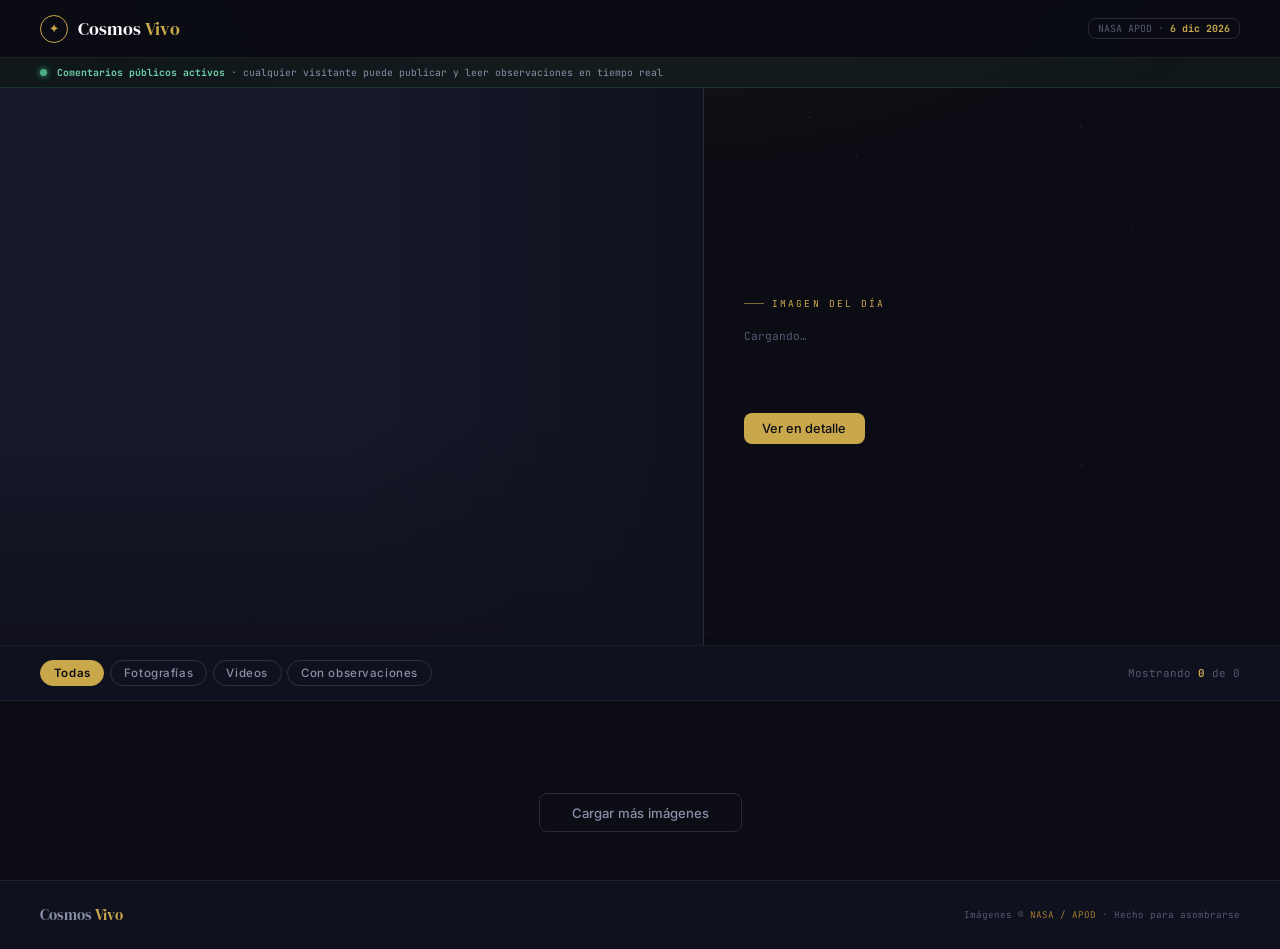
==== commit b17722dc: "Add files via upload" ====
--- a/index.html
+++ b/index.html
@@ -3,1033 +3,967 @@
 <head>
 <meta charset="UTF-8">
 <meta name="viewport" content="width=device-width, initial-scale=1.0">
-<title>Cosmos Vivo — Galería Astronómica NASA</title>
+<title>Cosmos Vivo — Galería NASA</title>
 <link rel="preconnect" href="https://fonts.googleapis.com">
 <link rel="preconnect" href="https://fonts.gstatic.com" crossorigin>
 <link href="https://fonts.googleapis.com/css2?family=DM+Serif+Display:ital@0;1&family=Inter:wght@300;400;500;600&family=JetBrains+Mono:wght@400;500&display=swap" rel="stylesheet">
 <style>
+/* ── RESET ── */
 *,*::before,*::after{box-sizing:border-box;margin:0;padding:0}
 html{font-size:16px;scroll-behavior:smooth;-webkit-font-smoothing:antialiased}
-
 :root{
-  --ink:#0b0c14;--ink-2:#10111e;--ink-3:#171829;
-  --plate:#1e1f32;--plate-2:#252640;
-  --rule:rgba(255,255,255,0.07);--rule-2:rgba(255,255,255,0.13);
-  --gold:#c9a84c;--gold-dim:#a07830;--gold-light:#e8c878;
-  --text:#dcdee8;--text-2:#8890a8;--text-3:#555a72;
-  --white:#ffffff;--danger:#e05555;--success:#4caf82;
-  --f-display:'DM Serif Display',Georgia,serif;
-  --f-body:'Inter',system-ui,sans-serif;
-  --f-mono:'JetBrains Mono',monospace;
-  --r-sm:6px;--r-md:12px;--r-lg:18px;--r-xl:24px;
-  --shadow-card:0 2px 12px rgba(0,0,0,.4),0 1px 3px rgba(0,0,0,.3);
-  --shadow-modal:0 24px 80px rgba(0,0,0,.8),0 4px 20px rgba(0,0,0,.6);
-  --t:200ms cubic-bezier(.4,0,.2,1);
-}
-
-body{font-family:var(--f-body);background:var(--ink);color:var(--text);min-height:100vh;overflow-x:hidden}
-
-/* FONDO */
+  --ink:#0b0c14; --ink2:#10111e; --ink3:#171829;
+  --plate:#1e1f32; --plate2:#252640;
+  --rule:rgba(255,255,255,.07); --rule2:rgba(255,255,255,.13);
+  --gold:#c9a84c; --goldl:#e8c878; --goldd:#a07830;
+  --txt:#dcdee8; --txt2:#8890a8; --txt3:#555a72;
+  --white:#fff; --ok:#4caf82; --err:#e05555;
+  --fd:'DM Serif Display',Georgia,serif;
+  --fb:'Inter',system-ui,sans-serif;
+  --fm:'JetBrains Mono',monospace;
+  --r:8px; --rl:16px; --rxl:22px;
+  --ease:cubic-bezier(.4,0,.2,1);
+}
+body{font-family:var(--fb);background:var(--ink);color:var(--txt);min-height:100vh;overflow-x:hidden}
+
+/* ── FONDO ── */
 #atmo{position:fixed;inset:0;z-index:0;pointer-events:none;
-  background:radial-gradient(ellipse 90% 55% at 50% -10%,rgba(201,168,76,.06) 0%,transparent 65%),
-             radial-gradient(ellipse 60% 40% at 85% 110%,rgba(91,110,201,.07) 0%,transparent 55%)}
-#star-cv{position:fixed;inset:0;z-index:0;pointer-events:none;opacity:.5}
-
-/* TOPBAR */
-#topbar{
+  background:
+    radial-gradient(ellipse 80% 50% at 50% -5%,rgba(201,168,76,.06) 0%,transparent 60%),
+    radial-gradient(ellipse 50% 40% at 90% 100%,rgba(80,100,200,.06) 0%,transparent 55%)}
+#stars{position:fixed;inset:0;z-index:0;pointer-events:none;opacity:.45}
+
+/* ── TOPBAR ── */
+#bar{
   position:sticky;top:0;z-index:200;
   display:flex;align-items:center;justify-content:space-between;
-  padding:0 2.5rem;height:60px;
-  background:rgba(11,12,20,.9);
-  backdrop-filter:blur(28px) saturate(160%);
+  padding:0 2.5rem;height:58px;
+  background:rgba(11,12,20,.92);backdrop-filter:blur(24px);
   border-bottom:1px solid var(--rule);
 }
-.tb-brand{display:flex;align-items:center;gap:10px;text-decoration:none}
-.tb-logo{width:30px;height:30px;border:1.5px solid var(--gold);border-radius:50%;display:flex;align-items:center;justify-content:center;font-size:.9rem;color:var(--gold)}
-.tb-name{font-family:var(--f-display);font-size:1.15rem;color:var(--white)}
-.tb-name span{color:var(--gold)}
-.tb-nav{display:flex;align-items:center;gap:1.5rem}
-.tb-link{font-size:.75rem;font-weight:500;letter-spacing:.1em;text-transform:uppercase;color:var(--text-2);background:none;border:none;cursor:pointer;font-family:var(--f-body);transition:color var(--t)}
-.tb-link:hover{color:var(--gold)}
-.tb-badge{font-family:var(--f-mono);font-size:.62rem;color:var(--text-3);border:1px solid var(--rule-2);padding:.22rem .6rem;border-radius:var(--r-sm);white-space:nowrap}
-.tb-badge b{color:var(--gold)}
-
-/* AVISO COMENTARIOS PÚBLICOS */
-#public-bar{
+.brand{display:flex;align-items:center;gap:.6rem;text-decoration:none}
+.brand-ico{width:28px;height:28px;border:1.5px solid var(--gold);border-radius:50%;
+  display:flex;align-items:center;justify-content:center;font-size:.8rem;color:var(--gold)}
+.brand-nm{font-family:var(--fd);font-size:1.1rem;color:var(--white)}
+.brand-nm b{color:var(--gold);font-weight:400}
+.bar-right{font-family:var(--fm);font-size:.62rem;color:var(--txt3);
+  border:1px solid var(--rule2);padding:.2rem .55rem;border-radius:var(--r)}
+.bar-right b{color:var(--gold)}
+
+/* ── BARRA PÚBLICA ── */
+#pubbar{
   position:relative;z-index:1;
-  display:flex;align-items:center;gap:.75rem;
-  padding:.6rem 2.5rem;
+  display:flex;align-items:center;gap:.65rem;
+  padding:.5rem 2.5rem;
   background:rgba(76,175,130,.07);
-  border-bottom:1px solid rgba(76,175,130,.2);
-}
-.pub-dot{width:7px;height:7px;border-radius:50%;background:var(--success);box-shadow:0 0 7px var(--success);flex-shrink:0;animation:pulse-dot 2s ease infinite}
-@keyframes pulse-dot{0%,100%{opacity:1}50%{opacity:.4}}
-.pub-text{font-family:var(--f-mono);font-size:.62rem;letter-spacing:.05em;color:var(--text-2)}
-.pub-text b{color:#6fcfa8}
-.pub-setup-btn{
-  margin-left:auto;font-family:var(--f-mono);font-size:.6rem;font-weight:500;
-  border:1px solid rgba(76,175,130,.4);color:#6fcfa8;
-  background:transparent;padding:.2rem .65rem;border-radius:var(--r-sm);
-  cursor:pointer;transition:all var(--t);white-space:nowrap;
-}
-.pub-setup-btn:hover{background:rgba(76,175,130,.12)}
-
-/* SETUP MODAL */
-#setup-overlay{
-  display:none;position:fixed;inset:0;z-index:600;
-  background:rgba(5,5,12,.95);backdrop-filter:blur(20px);
-  align-items:center;justify-content:center;padding:1.5rem;
-}
-#setup-overlay.open{display:flex}
-#setup-box{
-  background:var(--ink-2);border:1px solid var(--rule-2);
-  border-radius:var(--r-xl);max-width:580px;width:100%;
-  padding:2.5rem;box-shadow:var(--shadow-modal);
-}
-.setup-title{font-family:var(--f-display);font-size:1.6rem;color:var(--white);margin-bottom:.4rem}
-.setup-sub{font-size:.85rem;color:var(--text-2);line-height:1.7;margin-bottom:1.75rem}
-.setup-steps{margin-bottom:1.75rem}
-.setup-step{
-  display:flex;gap:.85rem;margin-bottom:1.1rem;align-items:flex-start;
-}
-.step-num{
-  width:26px;height:26px;border-radius:50%;border:1.5px solid var(--gold);
-  color:var(--gold);font-family:var(--f-mono);font-size:.72rem;font-weight:500;
-  display:flex;align-items:center;justify-content:center;flex-shrink:0;margin-top:1px;
-}
-.step-text{font-size:.84rem;line-height:1.7;color:var(--text-2)}
-.step-text a{color:var(--gold-light);text-decoration:none}
-.step-text a:hover{text-decoration:underline}
-.step-text code{font-family:var(--f-mono);font-size:.78rem;background:var(--plate);padding:.1rem .35rem;border-radius:3px;color:var(--gold-light)}
-.setup-input-row{display:flex;gap:.5rem;margin-bottom:.6rem}
-.setup-input{
-  flex:1;background:var(--plate);border:1px solid var(--rule-2);
-  color:var(--text);padding:.55rem .9rem;border-radius:var(--r-sm);
-  font-family:var(--f-mono);font-size:.8rem;outline:none;
-  transition:border-color var(--t);
-}
-.setup-input:focus{border-color:var(--gold-dim)}
-.setup-input::placeholder{color:var(--text-3)}
-.btn-setup-save{
-  background:var(--gold);border:none;color:var(--ink);
-  font-family:var(--f-body);font-size:.85rem;font-weight:600;
-  padding:.55rem 1.5rem;border-radius:var(--r-sm);cursor:pointer;
-  transition:all var(--t);
-}
-.btn-setup-save:hover{background:var(--gold-light)}
-.setup-note{font-size:.72rem;color:var(--text-3);margin-top:.6rem;font-style:italic}
-.setup-skip{
-  display:block;text-align:center;margin-top:1rem;
-  font-size:.75rem;color:var(--text-3);cursor:pointer;
-  background:none;border:none;font-family:var(--f-body);
-  transition:color var(--t);
-}
-.setup-skip:hover{color:var(--text-2)}
-
-/* MASTHEAD */
-#masthead{
+  border-bottom:1px solid rgba(76,175,130,.18);
+}
+.pdot{width:7px;height:7px;border-radius:50%;background:var(--ok);
+  box-shadow:0 0 6px var(--ok);animation:blink 2s ease infinite;flex-shrink:0}
+@keyframes blink{0%,100%{opacity:1}50%{opacity:.3}}
+.ptxt{font-family:var(--fm);font-size:.61rem;color:var(--txt2)}
+.ptxt b{color:#6fcfa8}
+
+/* ── HERO (Imagen/Video del día) ── */
+#hero{
   position:relative;z-index:1;
-  display:grid;grid-template-columns:1fr 1fr;
-  min-height:68vh;border-bottom:1px solid var(--rule);overflow:hidden;
-}
-.mast-text{padding:5rem 3rem 4rem 3.5rem;display:flex;flex-direction:column;justify-content:center}
-.mast-kicker{
-  display:inline-flex;align-items:center;gap:.5rem;
-  font-family:var(--f-mono);font-size:.63rem;font-weight:500;
-  letter-spacing:.2em;text-transform:uppercase;color:var(--gold);margin-bottom:1.75rem;
-}
-.mast-kicker::before{content:'';display:block;width:24px;height:1px;background:var(--gold);opacity:.6}
-.mast-h1{
-  font-family:var(--f-display);
-  font-size:clamp(2.8rem,4.5vw,4.2rem);
-  font-weight:400;line-height:1.08;color:var(--white);
-  margin-bottom:1.5rem;letter-spacing:-.01em;
-}
-.mast-h1 em{font-style:italic;color:var(--gold-light);display:block}
-.mast-desc{font-size:.93rem;line-height:1.8;color:var(--text-2);max-width:400px;margin-bottom:2.5rem}
-.mast-stats{display:flex;gap:2rem}
-.stat-n{font-family:var(--f-display);font-size:2rem;color:var(--white);line-height:1}
-.stat-l{font-family:var(--f-mono);font-size:.62rem;letter-spacing:.15em;text-transform:uppercase;color:var(--text-3);margin-top:3px}
-.mast-img-panel{position:relative;overflow:hidden;border-left:1px solid var(--rule)}
-.mast-img-panel img{width:100%;height:100%;object-fit:cover;display:block;transition:transform 10s ease}
-.mast-img-panel:hover img{transform:scale(1.04)}
-.mast-caption{
-  position:absolute;bottom:0;left:0;right:0;padding:1.5rem;
-  background:linear-gradient(to top,rgba(11,12,20,.95) 0%,transparent 100%);
-}
-.mast-cap-date{font-family:var(--f-mono);font-size:.6rem;color:var(--gold);letter-spacing:.18em;text-transform:uppercase;margin-bottom:.3rem}
-.mast-cap-title{font-family:var(--f-display);font-size:1.1rem;color:var(--white);line-height:1.25}
-
-/* TOOLBAR */
-#g-toolbar{
+  display:grid;grid-template-columns:1.1fr .9fr;
+  min-height:62vh;
+  border-bottom:1px solid var(--rule);
+  overflow:hidden;
+}
+/* Panel izquierdo: imagen o video */
+.hero-media{
+  position:relative;overflow:hidden;background:var(--ink3);
+  border-right:1px solid var(--rule);
+}
+/* Shimmer mientras carga el hero */
+.hero-shimmer{
+  position:absolute;inset:0;z-index:2;
+  background:linear-gradient(90deg,var(--plate) 0%,var(--plate2) 50%,var(--plate) 100%);
+  background-size:300% 100%;animation:sh 1.6s ease infinite;
+  transition:opacity .5s ease;
+}
+.hero-shimmer.off{opacity:0;pointer-events:none}
+@keyframes sh{0%{background-position:100% 0}100%{background-position:-100% 0}}
+
+/* ── IMAGEN DEL HERO ── */
+#hero-img{
+  position:absolute;inset:0;width:100%;height:100%;
+  object-fit:cover;display:block;
+  /* VISIBLE POR DEFECTO — se muestra tan pronto carga el src */
+  opacity:1;
+  transition:opacity .6s ease;
+}
+
+/* ── IFRAME YOUTUBE DEL HERO ── */
+#hero-vid{
+  position:absolute;inset:0;width:100%;height:100%;
+  border:none;display:none;  /* se muestra solo si el día es video */
+}
+/* Overlay gradiente sobre media */
+.hero-media::after{
+  content:'';position:absolute;inset:0;z-index:3;pointer-events:none;
+  background:linear-gradient(to right,transparent 50%,var(--ink2) 98%),
+             linear-gradient(to top,rgba(11,12,20,.6) 0%,transparent 40%);
+}
+/* Panel derecho: texto */
+.hero-text{
+  padding:3.5rem 2.5rem 3rem;
+  display:flex;flex-direction:column;justify-content:center;
+  position:relative;z-index:1;
+}
+.hero-kicker{
+  font-family:var(--fm);font-size:.6rem;letter-spacing:.22em;
+  text-transform:uppercase;color:var(--gold);margin-bottom:1.2rem;
+  display:flex;align-items:center;gap:.5rem;
+}
+.hero-kicker::before{content:'';width:20px;height:1px;background:var(--gold);opacity:.6}
+.hero-date{font-family:var(--fm);font-size:.7rem;color:var(--txt3);margin-bottom:.6rem}
+.hero-title{
+  font-family:var(--fd);
+  font-size:clamp(1.55rem,2.4vw,2.2rem);
+  color:var(--white);line-height:1.15;margin-bottom:.8rem;
+}
+.hero-credit{font-size:.73rem;color:var(--txt3);font-style:italic;margin-bottom:1.2rem}
+.hero-desc{
+  font-size:.85rem;line-height:1.78;color:var(--txt2);
+  display:-webkit-box;-webkit-line-clamp:6;-webkit-box-orient:vertical;overflow:hidden;
+  margin-bottom:1.75rem;
+}
+.hero-actions{display:flex;gap:.6rem;flex-wrap:wrap}
+.ha-btn{
+  display:inline-flex;align-items:center;gap:.4rem;
+  padding:.5rem 1.15rem;border-radius:var(--r);
+  font-family:var(--fb);font-size:.8rem;font-weight:500;
+  cursor:pointer;text-decoration:none;border:none;
+  transition:all 180ms var(--ease);
+}
+.ha-primary{background:var(--gold);color:var(--ink)}
+.ha-primary:hover{background:var(--goldl)}
+.ha-secondary{background:transparent;border:1px solid var(--rule2);color:var(--txt2)}
+.ha-secondary:hover{border-color:var(--gold);color:var(--goldl)}
+
+/* ── TOOLBAR ── */
+#gtool{
   position:relative;z-index:1;
   display:flex;align-items:center;justify-content:space-between;
-  padding:1.1rem 2.5rem;border-bottom:1px solid var(--rule);
-  background:var(--ink-2);gap:1rem;flex-wrap:wrap;
-}
-.f-group{display:flex;align-items:center;gap:.4rem;flex-wrap:wrap}
-.f-chip{
-  font-size:.72rem;font-weight:500;letter-spacing:.06em;
-  padding:.35rem .85rem;border-radius:20px;
-  border:1px solid var(--rule-2);color:var(--text-2);
-  background:transparent;cursor:pointer;font-family:var(--f-body);
-  transition:all var(--t);
-}
-.f-chip:hover{border-color:var(--gold-dim);color:var(--gold-light)}
-.f-chip.on{background:var(--gold);color:var(--ink);border-color:var(--gold);font-weight:600}
-.g-info{font-family:var(--f-mono);font-size:.7rem;color:var(--text-3);letter-spacing:.08em;white-space:nowrap}
-.g-info b{color:var(--gold)}
-
-/* GALERÍA */
-#g-wrap{position:relative;z-index:1;padding:2.5rem 2.5rem;background:var(--ink)}
-#g-grid{columns:3 260px;column-gap:1.1rem}
-
-/* CARD */
-.g-card{
-  break-inside:avoid;margin-bottom:1.1rem;
-  border-radius:var(--r-lg);overflow:hidden;
+  padding:.9rem 2.5rem;border-bottom:1px solid var(--rule);
+  background:var(--ink2);gap:1rem;flex-wrap:wrap;
+}
+.fc{display:flex;gap:.35rem;flex-wrap:wrap}
+.chip{
+  font-size:.72rem;font-weight:500;letter-spacing:.05em;
+  padding:.3rem .8rem;border-radius:20px;
+  border:1px solid var(--rule2);color:var(--txt2);
+  background:transparent;cursor:pointer;font-family:var(--fb);
+  transition:all 180ms var(--ease);
+}
+.chip:hover{border-color:var(--goldd);color:var(--goldl)}
+.chip.on{background:var(--gold);color:var(--ink);border-color:var(--gold);font-weight:600}
+.ginfo{font-family:var(--fm);font-size:.68rem;color:var(--txt3)}
+.ginfo b{color:var(--gold)}
+
+/* ── GALERÍA MASONRY ── */
+#gwrap{position:relative;z-index:1;padding:2rem 2.5rem;background:var(--ink)}
+#ggrid{columns:3 250px;column-gap:1rem}
+
+/* ── CARD ── */
+.gc{
+  break-inside:avoid;margin-bottom:1rem;
+  border-radius:var(--rl);overflow:hidden;
   background:var(--plate);border:1px solid var(--rule);
-  cursor:pointer;position:relative;
-  transition:transform var(--t),border-color var(--t),box-shadow var(--t);
-  box-shadow:var(--shadow-card);
-}
-.g-card:hover{
-  transform:translateY(-5px) scale(1.005);
-  border-color:rgba(201,168,76,.3);
-  box-shadow:0 10px 40px rgba(0,0,0,.55),0 0 0 1px rgba(201,168,76,.12);
-}
-
-/* Imagen con lazy loading optimizado */
-.card-img-wrap{position:relative;overflow:hidden;background:var(--ink-3)}
-.card-img-wrap img{
-  width:100%;display:block;
-  min-height:120px;object-fit:cover;
-  transition:transform .5s cubic-bezier(.4,0,.2,1),opacity .4s ease;
-  opacity:0; /* empieza invisible */
-}
-.card-img-wrap img.loaded{opacity:1}
-.card-img-wrap img.error-state{opacity:.3;filter:grayscale(1)}
-.g-card:hover .card-img-wrap img{transform:scale(1.06)}
-.card-img-wrap::after{
+  cursor:pointer;
+  transition:transform 180ms var(--ease),border-color 180ms,box-shadow 180ms;
+  box-shadow:0 2px 10px rgba(0,0,0,.35);
+}
+.gc:hover{
+  transform:translateY(-4px);
+  border-color:rgba(201,168,76,.35);
+  box-shadow:0 10px 36px rgba(0,0,0,.5),0 0 0 1px rgba(201,168,76,.1);
+}
+
+/* Imagen de card — SIEMPRE VISIBLE cuando carga */
+.card-img{
+  position:relative;overflow:hidden;
+  background:var(--ink3);
+  /* shimmer animado como placeholder */
+  background:linear-gradient(90deg,var(--plate) 0%,var(--plate2) 50%,var(--plate) 100%);
+  background-size:300% 100%;
+  animation:sh 1.6s ease infinite;
+}
+.card-img.done{animation:none;background:var(--ink3)}
+.card-img img{
+  width:100%;display:block;object-fit:cover;
+  min-height:130px;
+  /* CLAVE: visible siempre — no usar opacity:0 */
+  transition:transform .45s var(--ease);
+}
+.gc:hover .card-img img{transform:scale(1.05)}
+/* Overlay sutil al hover */
+.card-img::after{
   content:'';position:absolute;inset:0;
-  background:linear-gradient(to top,rgba(11,12,20,.65) 0%,transparent 50%);
-  opacity:0;transition:opacity var(--t);
-}
-.g-card:hover .card-img-wrap::after{opacity:1}
-
-/* Placeholder shimmer dentro de la imagen */
-.img-placeholder{
-  position:absolute;inset:0;
-  background:linear-gradient(90deg,var(--plate) 0%,var(--plate-2) 50%,var(--plate) 100%);
-  background-size:300% 100%;
-  animation:shimmer 1.8s ease infinite;
-  z-index:1;
-}
-.img-placeholder.hidden{display:none}
-
-.card-tag{
-  position:absolute;top:.65rem;left:.65rem;z-index:3;
-  font-family:var(--f-mono);font-size:.57rem;font-weight:500;
-  letter-spacing:.14em;text-transform:uppercase;
-  padding:.2rem .5rem;border-radius:4px;
-  background:rgba(11,12,20,.75);border:1px solid rgba(255,255,255,.1);
-  color:rgba(255,255,255,.7);backdrop-filter:blur(6px);
-}
-.card-tag.vid{color:var(--gold-light);border-color:rgba(201,168,76,.3)}
+  background:linear-gradient(to top,rgba(11,12,20,.6) 0%,transparent 45%);
+  opacity:0;transition:opacity 180ms;pointer-events:none;
+}
+.gc:hover .card-img::after{opacity:1}
+
+/* Badge tipo y observaciones */
+.card-type{
+  position:absolute;top:.6rem;left:.6rem;z-index:2;
+  font-family:var(--fm);font-size:.55rem;font-weight:500;letter-spacing:.14em;
+  text-transform:uppercase;padding:.18rem .48rem;border-radius:4px;
+  background:rgba(11,12,20,.78);border:1px solid rgba(255,255,255,.1);
+  color:rgba(255,255,255,.75);backdrop-filter:blur(6px);
+}
+.card-type.v{color:var(--goldl);border-color:rgba(201,168,76,.3)}
 .card-obs{
-  position:absolute;top:.65rem;right:.65rem;z-index:3;
-  font-family:var(--f-mono);font-size:.6rem;font-weight:600;
+  position:absolute;top:.6rem;right:.6rem;z-index:2;
+  font-family:var(--fm);font-size:.58rem;font-weight:600;
   background:rgba(201,168,76,.92);color:var(--ink);
-  padding:.2rem .5rem;border-radius:4px;letter-spacing:.05em;
-  display:none;
-}
-
-.g-card-body{padding:1rem 1.1rem 1.1rem}
-.card-date{font-family:var(--f-mono);font-size:.6rem;color:var(--gold);letter-spacing:.16em;text-transform:uppercase;margin-bottom:.45rem}
-.card-title{font-family:var(--f-display);font-size:1rem;line-height:1.3;color:var(--white);margin-bottom:.5rem;display:-webkit-box;-webkit-line-clamp:2;-webkit-box-orient:vertical;overflow:hidden}
-.card-excerpt{font-size:.77rem;line-height:1.65;color:var(--text-2);display:-webkit-box;-webkit-line-clamp:3;-webkit-box-orient:vertical;overflow:hidden;margin-bottom:.85rem}
-.card-footer{display:flex;align-items:center;justify-content:space-between;padding-top:.75rem;border-top:1px solid var(--rule)}
-.card-cta{font-family:var(--f-mono);font-size:.65rem;font-weight:500;letter-spacing:.12em;text-transform:uppercase;color:var(--gold);display:flex;align-items:center;gap:.3rem}
-.cta-arr{transition:transform .2s}
-.g-card:hover .cta-arr{transform:translateX(4px)}
-.card-credit{font-size:.63rem;color:var(--text-3);max-width:130px;overflow:hidden;text-overflow:ellipsis;white-space:nowrap}
-
-/* SKELETON */
-.skel-card{break-inside:avoid;margin-bottom:1.1rem;border-radius:var(--r-lg);overflow:hidden;border:1px solid var(--rule)}
-.skel{background:linear-gradient(90deg,var(--plate) 0%,var(--plate-2) 50%,var(--plate) 100%);background-size:300% 100%;animation:shimmer 1.8s ease infinite}
-@keyframes shimmer{0%{background-position:100% 0}100%{background-position:-100% 0}}
-.skel-img{height:175px}.skel-body{padding:1rem 1.1rem 1.1rem}
-.skel-line{height:9px;border-radius:4px;margin-bottom:.55rem}
-.sl1{width:38%}.sl2{width:82%}.sl3{width:61%}.sl4{width:45%;height:7px}
-
-/* LOAD MORE */
-#more-wrap{text-align:center;padding:2rem 0 3.5rem;position:relative;z-index:1;background:var(--ink)}
-#btn-more{
-  background:transparent;border:1px solid var(--rule-2);color:var(--text-2);
-  padding:.7rem 2.2rem;border-radius:var(--r-sm);
-  font-family:var(--f-body);font-size:.82rem;font-weight:500;cursor:pointer;
-  transition:all var(--t);letter-spacing:.04em;
-}
-#btn-more:hover:not(:disabled){border-color:var(--gold-dim);color:var(--gold-light)}
-#btn-more:disabled{opacity:.3;cursor:not-allowed}
-
-/* MODAL */
-#modal-wrap{
+  padding:.18rem .48rem;border-radius:4px;display:none;
+}
+/* Body de la card */
+.card-body{padding:.9rem 1rem 1rem}
+.card-date{font-family:var(--fm);font-size:.58rem;color:var(--gold);
+  letter-spacing:.16em;text-transform:uppercase;margin-bottom:.4rem}
+.card-title{
+  font-family:var(--fd);font-size:.97rem;line-height:1.3;
+  color:var(--white);margin-bottom:.45rem;
+  display:-webkit-box;-webkit-line-clamp:2;-webkit-box-orient:vertical;overflow:hidden;
+}
+.card-exc{
+  font-size:.76rem;line-height:1.6;color:var(--txt2);
+  display:-webkit-box;-webkit-line-clamp:3;-webkit-box-orient:vertical;overflow:hidden;
+  margin-bottom:.8rem;
+}
+.card-foot{
+  display:flex;align-items:center;justify-content:space-between;
+  padding-top:.7rem;border-top:1px solid var(--rule);
+}
+.card-cta{font-family:var(--fm);font-size:.62rem;color:var(--gold);
+  display:flex;align-items:center;gap:.25rem;letter-spacing:.1em;text-transform:uppercase}
+.card-arr{transition:transform .18s}.gc:hover .card-arr{transform:translateX(4px)}
+.card-cred{font-size:.6rem;color:var(--txt3);max-width:120px;
+  overflow:hidden;text-overflow:ellipsis;white-space:nowrap}
+
+/* Skeleton */
+.sk{break-inside:avoid;margin-bottom:1rem;border-radius:var(--rl);overflow:hidden;border:1px solid var(--rule)}
+.sk-img{height:170px;background:linear-gradient(90deg,var(--plate) 0%,var(--plate2) 50%,var(--plate) 100%);background-size:300% 100%;animation:sh 1.6s ease infinite}
+.sk-body{padding:.9rem 1rem 1rem}
+.sk-line{height:9px;border-radius:4px;margin-bottom:.45rem;
+  background:linear-gradient(90deg,var(--plate) 0%,var(--plate2) 50%,var(--plate) 100%);
+  background-size:300% 100%;animation:sh 1.6s ease infinite}
+
+/* ── LOAD MORE ── */
+#morewrap{text-align:center;padding:1.75rem 0 3rem;position:relative;z-index:1;background:var(--ink)}
+#btnmore{background:transparent;border:1px solid var(--rule2);color:var(--txt2);
+  padding:.65rem 2rem;border-radius:var(--r);font-family:var(--fb);font-size:.82rem;
+  font-weight:500;cursor:pointer;transition:all 180ms var(--ease)}
+#btnmore:hover:not(:disabled){border-color:var(--goldd);color:var(--goldl)}
+#btnmore:disabled{opacity:.3;cursor:not-allowed}
+
+/* ── MODAL ── */
+#mwrap{
   display:none;position:fixed;inset:0;z-index:500;
   align-items:flex-start;justify-content:center;
   padding:1.5rem;
-  background:rgba(5,5,12,.93);
-  backdrop-filter:blur(24px) saturate(140%);
+  background:rgba(5,5,12,.92);backdrop-filter:blur(20px);
   overflow-y:auto;
 }
-#modal-wrap.open{display:flex}
-#modal{
-  width:100%;max-width:1080px;
-  background:var(--ink-2);border:1px solid var(--rule-2);
-  border-radius:var(--r-xl);overflow:hidden;
-  box-shadow:var(--shadow-modal);
-  animation:mIn .28s cubic-bezier(.4,0,.2,1);
-  margin:auto;
-}
-@keyframes mIn{from{opacity:0;transform:translateY(28px) scale(.98)}to{opacity:1;transform:none}}
-
-.modal-topbar{
+#mwrap.open{display:flex}
+#mbox{
+  width:100%;max-width:1060px;background:var(--ink2);
+  border:1px solid var(--rule2);border-radius:var(--rxl);
+  overflow:hidden;box-shadow:0 24px 80px rgba(0,0,0,.8);
+  animation:mIn .25s var(--ease);margin:auto;
+}
+@keyframes mIn{from{opacity:0;transform:translateY(24px)}to{opacity:1;transform:none}}
+
+/* Topbar modal */
+.m-top{
   display:flex;align-items:center;justify-content:space-between;
-  padding:.8rem 1.5rem;border-bottom:1px solid var(--rule);background:var(--ink-3);
-}
-.mtb-left{display:flex;align-items:center;gap:.6rem}
-.m-tag{font-family:var(--f-mono);font-size:.58rem;letter-spacing:.16em;text-transform:uppercase;color:var(--gold);border:1px solid rgba(201,168,76,.3);padding:.17rem .48rem;border-radius:4px}
-.m-topbar-title{font-family:var(--f-display);font-size:.93rem;color:var(--text-2);overflow:hidden;text-overflow:ellipsis;white-space:nowrap;max-width:480px}
-.btn-close{
-  width:34px;height:34px;border-radius:50%;background:var(--plate);
-  border:1px solid var(--rule-2);color:var(--text-2);font-size:1.1rem;
+  padding:.75rem 1.4rem;border-bottom:1px solid var(--rule);background:var(--ink3);
+}
+.m-top-l{display:flex;align-items:center;gap:.5rem;overflow:hidden}
+.m-badge{font-family:var(--fm);font-size:.56rem;letter-spacing:.16em;text-transform:uppercase;
+  color:var(--gold);border:1px solid rgba(201,168,76,.3);padding:.15rem .44rem;border-radius:4px;flex-shrink:0}
+.m-topname{font-family:var(--fd);font-size:.9rem;color:var(--txt2);
+  overflow:hidden;text-overflow:ellipsis;white-space:nowrap}
+.m-close{width:32px;height:32px;border-radius:50%;background:var(--plate);
+  border:1px solid var(--rule2);color:var(--txt2);font-size:1.05rem;
   cursor:pointer;display:flex;align-items:center;justify-content:center;
-  transition:all var(--t);flex-shrink:0;
-}
-.btn-close:hover{background:var(--plate-2);color:var(--white)}
-
-/* Hero imagen modal — optimizado */
-.m-hero{position:relative;background:var(--ink-3);overflow:hidden;min-height:200px;display:flex;align-items:center;justify-content:center}
-.m-hero img{
-  width:100%;max-height:52vh;object-fit:contain;display:block;
-  background:var(--ink-3);
-  opacity:0;transition:opacity .5s ease;
-}
-.m-hero img.loaded{opacity:1}
-.m-hero-spinner{
-  position:absolute;inset:0;display:flex;align-items:center;justify-content:center;
-  z-index:2;
-}
-.spinner-ring{
-  width:40px;height:40px;border:2px solid var(--rule-2);
-  border-top-color:var(--gold);border-radius:50%;
-  animation:spin .9s linear infinite;
-}
+  transition:all 180ms;flex-shrink:0}
+.m-close:hover{background:var(--plate2);color:var(--white)}
+
+/* Hero del modal — imagen o video */
+.m-hero{
+  position:relative;background:var(--ink3);
+  display:flex;align-items:center;justify-content:center;
+  min-height:180px;overflow:hidden;
+}
+/* Spinner mientras carga la imagen HD */
+.m-spin{
+  position:absolute;inset:0;z-index:10;
+  display:flex;align-items:center;justify-content:center;
+  background:var(--ink3);transition:opacity .35s ease;
+}
+.m-spin.off{opacity:0;pointer-events:none}
+.ring{width:40px;height:40px;border:3px solid var(--rule2);
+  border-top-color:var(--gold);border-radius:50%;animation:spin .85s linear infinite}
 @keyframes spin{to{transform:rotate(360deg)}}
-.m-hero-spinner.hidden{display:none}
-.m-vid-wrap{width:100%;aspect-ratio:16/9;display:none}
-.m-vid-wrap iframe{width:100%;height:100%;border:none}
-#m-palette{height:5px;display:flex}
-.pal-sw{flex:1;transition:background 1.2s ease}
-
-/* Body modal 2 columnas */
-.m-body{display:grid;grid-template-columns:1fr 360px}
-@media(max-width:760px){.m-body{grid-template-columns:1fr}}
-
-/* Info col */
-.m-info{padding:1.75rem 2rem;border-right:1px solid var(--rule);overflow-y:auto;max-height:420px}
-@media(max-width:760px){.m-info{border-right:none;border-bottom:1px solid var(--rule);max-height:none}}
-.m-date{font-family:var(--f-mono);font-size:.6rem;color:var(--gold);letter-spacing:.2em;text-transform:uppercase;margin-bottom:.6rem}
-.m-title{font-family:var(--f-display);font-size:1.65rem;line-height:1.15;color:var(--white);margin-bottom:.55rem}
-.m-credit{font-size:.73rem;color:var(--text-3);font-style:italic;margin-bottom:1.2rem;padding-bottom:1.2rem;border-bottom:1px solid var(--rule)}
-.m-label{font-family:var(--f-mono);font-size:.56rem;letter-spacing:.2em;text-transform:uppercase;color:var(--text-3);margin-bottom:.55rem}
-.m-desc{font-size:.89rem;line-height:1.82;color:var(--text-2)}
-.m-ext{
-  display:inline-flex;align-items:center;gap:.4rem;
-  margin-top:1.2rem;font-family:var(--f-mono);font-size:.7rem;font-weight:500;
-  letter-spacing:.08em;text-transform:uppercase;color:var(--gold);
-  text-decoration:none;transition:color var(--t);
-}
-.m-ext:hover{color:var(--gold-light)}
-
-/* Chat col */
-.m-chat{display:flex;flex-direction:column;background:var(--ink-3)}
-.chat-hdr{
-  padding:.8rem 1.25rem;border-bottom:1px solid var(--rule);
-  display:flex;align-items:center;justify-content:space-between;flex-shrink:0;
-}
-.chat-hdr-lbl{font-family:var(--f-mono);font-size:.58rem;letter-spacing:.2em;text-transform:uppercase;color:var(--text-3)}
-.chat-hdr-ct{font-family:var(--f-mono);font-size:.6rem;font-weight:600;background:var(--gold);color:var(--ink);padding:.17rem .48rem;border-radius:4px;display:none}
-
-/* Estado de conexión JSONBin */
-.chat-status{
-  padding:.5rem 1.25rem;font-family:var(--f-mono);font-size:.58rem;
-  letter-spacing:.06em;border-bottom:1px solid var(--rule);
-  display:flex;align-items:center;gap:.5rem;flex-shrink:0;
-}
-.status-dot{width:5px;height:5px;border-radius:50%;flex-shrink:0}
-.status-dot.ok{background:var(--success)}
-.status-dot.local{background:var(--gold)}
-.status-dot.err{background:var(--danger)}
-.status-msg{color:var(--text-3)}
-
-.chat-feed{
-  flex:1;overflow-y:auto;padding:.85rem 1.2rem;
-  display:flex;flex-direction:column;gap:.7rem;
-  min-height:150px;max-height:255px;scroll-behavior:smooth;
-}
-.chat-feed::-webkit-scrollbar{width:3px}
-.chat-feed::-webkit-scrollbar-thumb{background:var(--rule-2);border-radius:2px}
-
-.msg{background:var(--plate);border:1px solid var(--rule);border-radius:10px;padding:.72rem .88rem;animation:msgIn .22s ease}
-@keyframes msgIn{from{opacity:0;transform:translateY(5px)}to{opacity:1;transform:none}}
-.msg.fresh{border-color:rgba(201,168,76,.5)}
-.msg-head{display:flex;align-items:center;gap:.5rem;margin-bottom:.38rem;flex-wrap:wrap}
-.msg-av{width:25px;height:25px;border-radius:50%;background:var(--gold-dim);font-size:.6rem;font-weight:600;color:var(--ink);display:flex;align-items:center;justify-content:center;flex-shrink:0}
-.msg-name{font-size:.78rem;font-weight:600;color:var(--text)}
-.msg-from{font-size:.66rem;color:var(--text-3)}
-.msg-when{font-family:var(--f-mono);font-size:.58rem;color:var(--text-3);margin-left:auto}
-.msg-body{font-size:.84rem;line-height:1.7;color:var(--text-2);word-break:break-word;white-space:pre-wrap}
-.feed-empty{text-align:center;padding:2rem .5rem;font-size:.82rem;color:var(--text-3);font-style:italic;line-height:1.7}
-.feed-loading{text-align:center;padding:1.5rem;font-family:var(--f-mono);font-size:.65rem;color:var(--text-3);letter-spacing:.1em}
-
-.chat-frm{padding:.85rem 1.2rem 1.1rem;border-top:1px solid var(--rule);flex-shrink:0}
-.frm-row{display:flex;gap:.45rem;margin-bottom:.45rem}
-.frm-in{
-  flex:1;background:var(--plate);border:1px solid var(--rule-2);color:var(--text);
-  padding:.44rem .72rem;border-radius:var(--r-sm);font-family:var(--f-body);font-size:.79rem;
-  outline:none;transition:border-color var(--t);min-width:0;
-}
-.frm-in:focus{border-color:var(--gold-dim)}
-.frm-in::placeholder{color:var(--text-3)}
-.frm-ta{width:100%;resize:none;min-height:74px;margin-bottom:.45rem}
+
+/* Imagen HD en el modal */
+#mimg{
+  width:100%;max-height:55vh;object-fit:contain;display:block;
+  /* Visible al cargar — sin opacity:0 */
+  background:var(--ink3);
+}
+
+/* iFrame YouTube en el modal */
+#mframe{
+  width:100%;aspect-ratio:16/9;border:none;display:none;
+}
+
+/* Barra de paleta de color */
+#mpal{height:5px;display:flex}
+.pw{flex:1;transition:background 1s ease}
+
+/* Cuerpo 2 columnas */
+.m-body{display:grid;grid-template-columns:1fr 350px}
+@media(max-width:740px){.m-body{grid-template-columns:1fr}}
+
+/* Columna info */
+.m-info{padding:1.6rem 1.8rem;border-right:1px solid var(--rule);overflow-y:auto;max-height:430px}
+@media(max-width:740px){.m-info{border-right:none;border-bottom:1px solid var(--rule);max-height:none}}
+.m-info::-webkit-scrollbar{width:3px}
+.m-info::-webkit-scrollbar-thumb{background:var(--rule2);border-radius:2px}
+.m-date{font-family:var(--fm);font-size:.58rem;color:var(--gold);letter-spacing:.2em;
+  text-transform:uppercase;margin-bottom:.55rem}
+.m-title{font-family:var(--fd);font-size:1.55rem;line-height:1.15;color:var(--white);margin-bottom:.5rem}
+.m-credit{font-size:.72rem;color:var(--txt3);font-style:italic;
+  margin-bottom:1.1rem;padding-bottom:1.1rem;border-bottom:1px solid var(--rule)}
+.m-lbl{font-family:var(--fm);font-size:.54rem;letter-spacing:.2em;
+  text-transform:uppercase;color:var(--txt3);margin-bottom:.5rem}
+.m-desc{font-size:.87rem;line-height:1.8;color:var(--txt2);margin-bottom:1.2rem}
+/* Botones de acción */
+.m-actions{display:flex;gap:.5rem;flex-wrap:wrap}
+.m-btn{
+  display:inline-flex;align-items:center;gap:.35rem;
+  padding:.42rem 1rem;border-radius:var(--r);font-family:var(--fb);
+  font-size:.76rem;font-weight:500;cursor:pointer;
+  text-decoration:none;border:none;transition:all 180ms var(--ease);
+}
+.m-btn-dl{background:var(--gold);color:var(--ink)}
+.m-btn-dl:hover{background:var(--goldl)}
+.m-btn-ext{background:transparent;border:1px solid var(--rule2);color:var(--txt2)}
+.m-btn-ext:hover{border-color:var(--gold);color:var(--goldl)}
+
+/* Columna chat */
+.m-chat{display:flex;flex-direction:column;background:var(--ink3)}
+.ch-hdr{padding:.75rem 1.15rem;border-bottom:1px solid var(--rule);
+  display:flex;align-items:center;justify-content:space-between;flex-shrink:0}
+.ch-lbl{font-family:var(--fm);font-size:.56rem;letter-spacing:.2em;
+  text-transform:uppercase;color:var(--txt3)}
+.ch-ct{font-family:var(--fm);font-size:.58rem;font-weight:600;
+  background:var(--gold);color:var(--ink);padding:.14rem .44rem;border-radius:4px;display:none}
+.ch-status{
+  padding:.4rem 1.15rem;font-family:var(--fm);font-size:.57rem;
+  border-bottom:1px solid var(--rule);display:flex;align-items:center;gap:.4rem;flex-shrink:0;
+}
+.sdot{width:5px;height:5px;border-radius:50%;flex-shrink:0}
+.sdot.ok{background:var(--ok)}.sdot.lo{background:var(--gold)}
+.smsg{color:var(--txt3)}
+.ch-feed{
+  flex:1;overflow-y:auto;padding:.8rem 1.1rem;
+  display:flex;flex-direction:column;gap:.65rem;
+  min-height:140px;max-height:240px;
+}
+.ch-feed::-webkit-scrollbar{width:3px}
+.ch-feed::-webkit-scrollbar-thumb{background:var(--rule2);border-radius:2px}
+.msg{background:var(--plate);border:1px solid var(--rule);border-radius:9px;
+  padding:.68rem .85rem;animation:mi .2s ease}
+@keyframes mi{from{opacity:0;transform:translateY(4px)}to{opacity:1;transform:none}}
+.msg.hi{border-color:rgba(201,168,76,.5)}
+.msg-h{display:flex;align-items:center;gap:.45rem;margin-bottom:.35rem;flex-wrap:wrap}
+.msg-av{width:24px;height:24px;border-radius:50%;background:var(--goldd);
+  font-size:.58rem;font-weight:700;color:var(--ink);
+  display:flex;align-items:center;justify-content:center;flex-shrink:0}
+.msg-nm{font-size:.77rem;font-weight:600;color:var(--txt)}
+.msg-fr{font-size:.64rem;color:var(--txt3)}
+.msg-wh{font-family:var(--fm);font-size:.56rem;color:var(--txt3);margin-left:auto}
+.msg-bd{font-size:.82rem;line-height:1.68;color:var(--txt2);
+  word-break:break-word;white-space:pre-wrap}
+.ch-empty{text-align:center;padding:1.8rem .5rem;font-size:.8rem;
+  color:var(--txt3);font-style:italic;line-height:1.7}
+.ch-loading{text-align:center;padding:1.5rem;font-family:var(--fm);
+  font-size:.62rem;color:var(--txt3);letter-spacing:.1em}
+.ch-frm{padding:.8rem 1.1rem 1rem;border-top:1px solid var(--rule);flex-shrink:0}
+.frm-row{display:flex;gap:.4rem;margin-bottom:.4rem}
+.fi{flex:1;background:var(--plate);border:1px solid var(--rule2);color:var(--txt);
+  padding:.42rem .68rem;border-radius:var(--r);font-family:var(--fb);font-size:.78rem;
+  outline:none;transition:border-color 180ms;min-width:0}
+.fi:focus{border-color:var(--goldd)}.fi::placeholder{color:var(--txt3)}
+.fi-ta{width:100%;resize:none;min-height:70px;margin-bottom:.4rem}
 .frm-foot{display:flex;align-items:center;justify-content:space-between}
-.frm-chars{font-family:var(--f-mono);font-size:.6rem;color:var(--text-3)}
-.frm-chars.near{color:#e0a500}.frm-chars.over{color:var(--danger)}
-.btn-pub{
-  background:var(--gold);border:none;color:var(--ink);
-  font-family:var(--f-body);font-size:.78rem;font-weight:600;letter-spacing:.05em;
-  padding:.43rem 1.15rem;border-radius:var(--r-sm);cursor:pointer;transition:all var(--t);
-}
-.btn-pub:hover:not(:disabled){background:var(--gold-light)}
+.fch{font-family:var(--fm);font-size:.58rem;color:var(--txt3)}
+.fch.nr{color:#e0a500}.fch.ov{color:var(--err)}
+.btn-pub{background:var(--gold);border:none;color:var(--ink);font-family:var(--fb);
+  font-size:.77rem;font-weight:600;padding:.4rem 1.1rem;border-radius:var(--r);
+  cursor:pointer;transition:all 180ms var(--ease)}
+.btn-pub:hover:not(:disabled){background:var(--goldl)}
 .btn-pub:active{transform:scale(.97)}
 .btn-pub:disabled{opacity:.3;cursor:not-allowed}
 
-/* TOAST */
+/* ── TOAST ── */
 #toast{
-  position:fixed;bottom:2rem;left:50%;transform:translateX(-50%) translateY(20px);
-  background:var(--plate-2);border:1px solid var(--rule-2);
-  color:var(--text);font-size:.82rem;
-  padding:.62rem 1.4rem;border-radius:var(--r-sm);
-  z-index:9999;opacity:0;transition:all .3s ease;
-  pointer-events:none;white-space:nowrap;box-shadow:0 8px 30px rgba(0,0,0,.5);
+  position:fixed;bottom:1.75rem;left:50%;
+  transform:translateX(-50%) translateY(16px);
+  background:var(--plate2);border:1px solid var(--rule2);
+  color:var(--txt);font-size:.8rem;padding:.58rem 1.3rem;
+  border-radius:var(--r);z-index:9999;opacity:0;
+  transition:all .28s ease;pointer-events:none;
+  white-space:nowrap;box-shadow:0 8px 28px rgba(0,0,0,.5);
 }
 #toast.show{opacity:1;transform:translateX(-50%) translateY(0)}
 
-/* FOOTER */
+/* ── FOOTER ── */
 #footer{
-  position:relative;z-index:1;padding:1.65rem 2.5rem;
-  border-top:1px solid var(--rule);
+  position:relative;z-index:1;
+  padding:1.5rem 2.5rem;border-top:1px solid var(--rule);
   display:flex;align-items:center;justify-content:space-between;
-  background:var(--ink-2);flex-wrap:wrap;gap:.5rem;
-}
-.footer-brand{font-family:var(--f-display);font-size:.95rem;color:var(--text-2)}
-.footer-brand span{color:var(--gold)}
-.footer-note{font-family:var(--f-mono);font-size:.6rem;color:var(--text-3);letter-spacing:.07em;text-align:right}
-.footer-note a{color:var(--gold-dim);text-decoration:none}
-.footer-note a:hover{color:var(--gold)}
-
-/* RESPONSIVE */
+  background:var(--ink2);flex-wrap:wrap;gap:.5rem;
+}
+.fbr{font-family:var(--fd);font-size:.92rem;color:var(--txt2)}.fbr b{color:var(--gold);font-weight:400}
+.fnt{font-family:var(--fm);font-size:.58rem;color:var(--txt3)}
+.fnt a{color:var(--goldd);text-decoration:none}.fnt a:hover{color:var(--gold)}
+
+/* ── RESPONSIVE ── */
 @media(max-width:900px){
-  #masthead{grid-template-columns:1fr}.mast-img-panel{display:none}
-  .mast-text{padding:3.5rem 2rem 3rem}
-  #g-wrap{padding:2rem 1.5rem}
-  #g-toolbar{padding:1rem 1.5rem}
-  #topbar{padding:0 1.5rem}.tb-nav{display:none}
-  #public-bar{padding:.6rem 1.5rem}
-  #footer{padding:1.5rem}
+  #hero{grid-template-columns:1fr}.hero-media{display:none}
+  .hero-text{padding:2.5rem 1.75rem 2rem}
+  #gwrap{padding:1.5rem}.gtool{padding:.9rem 1.5rem}
+  #bar{padding:0 1.25rem}#pubbar{padding:.5rem 1.25rem}
+  #footer{padding:1.25rem}
 }
 @media(max-width:520px){
-  #modal-wrap{padding:.4rem}
-  .m-info{padding:1.25rem}
-  .m-title{font-size:1.3rem}
-}
-#aux-cv{display:none}
+  #mwrap{padding:.4rem}
+  .m-info{padding:1.1rem}.m-title{font-size:1.25rem}
+}
+#auxcv{display:none}
 </style>
 </head>
 <body>
-
 <div id="atmo"></div>
-<canvas id="star-cv"></canvas>
-<canvas id="aux-cv"></canvas>
+<canvas id="stars"></canvas>
+<canvas id="auxcv"></canvas>
 
 <!-- TOPBAR -->
-<header id="topbar">
-  <a class="tb-brand" href="#">
-    <div class="tb-logo">✦</div>
-    <div><div class="tb-name">Cosmos <span>Vivo</span></div></div>
+<header id="bar">
+  <a class="brand" href="#">
+    <div class="brand-ico">✦</div>
+    <div class="brand-nm">Cosmos <b>Vivo</b></div>
   </a>
-  <nav class="tb-nav">
-    <button class="tb-link" onclick="scrollGallery()">Galería</button>
-    <button class="tb-link" onclick="setFilter('commented')">Con observaciones</button>
-    <button class="tb-link" onclick="setFilter('video')">Videos</button>
-  </nav>
-  <div class="tb-badge">NASA APOD · <b id="hdr-date"></b></div>
+  <div class="bar-right">NASA APOD · <b id="bardate"></b></div>
 </header>
 
-<!-- BARRA COMENTARIOS PÚBLICOS -->
-<div id="public-bar">
-  <div class="pub-dot"></div>
-  <div class="pub-text" id="pub-text">
-    <b>Comentarios públicos:</b> configurando servidor…
+<!-- BARRA PÚBLICA -->
+<div id="pubbar">
+  <div class="pdot"></div>
+  <div class="ptxt"><b>Comentarios públicos activos</b> · cualquier visitante puede publicar y leer observaciones en tiempo real</div>
+</div>
+
+<!-- HERO: imagen/video del día -->
+<section id="hero">
+  <div class="hero-media">
+    <div class="hero-shimmer" id="hshim"></div>
+    <!-- Imagen del día -->
+    <img id="hero-img" src="" alt="" style="opacity:0">
+    <!-- Video del día (YouTube embed) -->
+    <iframe id="hero-vid" allow="autoplay; encrypted-media; picture-in-picture" allowfullscreen></iframe>
   </div>
-  <button class="pub-setup-btn" onclick="openSetup()">⚙ Configurar JSONBin</button>
-</div>
-
-<!-- SETUP MODAL JSONBin -->
-<div id="setup-overlay">
-  <div id="setup-box">
-    <div class="setup-title">Activar comentarios públicos</div>
-    <div class="setup-sub">Los comentarios se guardarán en <strong style="color:#e8c878">JSONBin.io</strong> — servidor gratuito en la nube. Cualquier persona que visite la página podrá leer y publicar observaciones en tiempo real. Son 3 pasos que toman 2 minutos.</div>
-    <div class="setup-steps">
-      <div class="setup-step">
-        <div class="step-num">1</div>
-        <div class="step-text">Ve a <a href="https://jsonbin.io" target="_blank" rel="noopener noreferrer">jsonbin.io</a> y crea una cuenta gratuita (o entra con GitHub/Google).</div>
-      </div>
-      <div class="setup-step">
-        <div class="step-num">2</div>
-        <div class="step-text">En el dashboard, ve a <code>API Keys</code> → copia tu <code>Master Key</code> (empieza con <code>$2b$</code>…).</div>
-      </div>
-      <div class="setup-step">
-        <div class="step-num">3</div>
-        <div class="step-text">Pega la key aquí abajo y haz clic en Guardar. La app crea los bins automáticamente por imagen.</div>
-      </div>
-    </div>
-    <div class="setup-input-row">
-      <input type="text" id="setup-key-input" class="setup-input" placeholder="$2b$10$..." autocomplete="off" spellcheck="false">
-      <button class="btn-setup-save" onclick="saveJSONBinKey()">Guardar key</button>
-    </div>
-    <div class="setup-note">La key se guarda en localStorage de tu navegador. Si la despliegas en GitHub Pages cada visitante necesita ingresarla una vez — o puedes escribirla fija en el código (menos recomendable pero más cómodo).</div>
-    <button class="setup-skip" onclick="closeSetup()">Usar modo local por ahora (solo yo veo mis comentarios)</button>
-  </div>
-</div>
-
-<!-- MASTHEAD -->
-<section id="masthead">
-  <div class="mast-text">
-    <div class="mast-kicker">Archivo astronómico · NASA APOD</div>
-    <h1 class="mast-h1">El universo,<em>una imagen a la vez</em></h1>
-    <p class="mast-desc">Cada día la NASA selecciona una imagen o video del cosmos con explicación de astrónomos. Explóralas, léelas y deja tu observación.</p>
-    <div class="mast-stats">
-      <div><div class="stat-n" id="stat-n">—</div><div class="stat-l">Imágenes</div></div>
-      <div><div class="stat-n" id="stat-c">—</div><div class="stat-l">Observaciones</div></div>
-      <div><div class="stat-n">1995</div><div class="stat-l">Desde</div></div>
-    </div>
-  </div>
-  <div class="mast-img-panel" id="mast-panel">
-    <img id="mast-img" src="" alt="">
-    <div class="mast-caption">
-      <div class="mast-cap-date" id="mast-date"></div>
-      <div class="mast-cap-title" id="mast-title">Cargando imagen del día…</div>
+  <div class="hero-text">
+    <div class="hero-kicker">Imagen del día</div>
+    <div class="hero-date" id="hero-date">Cargando…</div>
+    <div class="hero-title" id="hero-title"></div>
+    <div class="hero-credit" id="hero-credit"></div>
+    <div class="hero-desc" id="hero-desc"></div>
+    <div class="hero-actions">
+      <button class="ha-btn ha-primary" onclick="openHeroModal()">Ver en detalle</button>
+      <a class="ha-btn ha-secondary" id="hero-dl" href="#" style="display:none">↓ Descargar</a>
     </div>
   </div>
 </section>
 
 <!-- TOOLBAR -->
-<div id="g-toolbar">
-  <div class="f-group">
-    <button class="f-chip on" data-f="all">Todas</button>
-    <button class="f-chip" data-f="image">Fotografías</button>
-    <button class="f-chip" data-f="video">Videos</button>
-    <button class="f-chip" data-f="commented">Con observaciones</button>
+<div id="gtool">
+  <div class="fc">
+    <button class="chip on" data-f="all">Todas</button>
+    <button class="chip" data-f="image">Fotografías</button>
+    <button class="chip" data-f="video">Videos</button>
+    <button class="chip" data-f="commented">Con observaciones</button>
   </div>
-  <div class="g-info" id="g-info">Cargando…</div>
+  <div class="ginfo" id="ginfo">Cargando…</div>
 </div>
 
 <!-- GALERÍA -->
-<div id="g-wrap"><div id="g-grid"></div></div>
-<div id="more-wrap"><button id="btn-more" disabled>Cargar más imágenes</button></div>
+<div id="gwrap"><div id="ggrid"></div></div>
+<div id="morewrap"><button id="btnmore" disabled>Cargar más imágenes</button></div>
 
 <!-- FOOTER -->
 <footer id="footer">
-  <div class="footer-brand">Cosmos <span>Vivo</span></div>
-  <div class="footer-note">Imágenes © <a href="https://apod.nasa.gov" target="_blank" rel="noopener noreferrer">NASA / APOD</a> · Hecho para asombrarse</div>
+  <div class="fbr">Cosmos <b>Vivo</b></div>
+  <div class="fnt">Imágenes © <a href="https://apod.nasa.gov" target="_blank" rel="noopener noreferrer">NASA / APOD</a> · Hecho para asombrarse</div>
 </footer>
 
 <!-- MODAL -->
-<div id="modal-wrap" role="dialog" aria-modal="true">
-  <div id="modal">
-    <div class="modal-topbar">
-      <div class="mtb-left">
-        <div class="m-tag" id="m-tag">FOTO</div>
-        <div class="m-topbar-title" id="m-topbar-title"></div>
+<div id="mwrap" role="dialog" aria-modal="true">
+  <div id="mbox">
+    <div class="m-top">
+      <div class="m-top-l">
+        <div class="m-badge" id="mbadge">FOTO</div>
+        <div class="m-topname" id="mtopname"></div>
       </div>
-      <button class="btn-close" id="btn-close" aria-label="Cerrar">×</button>
+      <button class="m-close" id="mclose">×</button>
     </div>
-    <div class="m-hero" id="m-hero">
-      <div class="m-hero-spinner" id="m-spinner"><div class="spinner-ring"></div></div>
-      <img id="m-img" alt="" crossorigin="anonymous">
-      <div class="m-vid-wrap" id="m-vid"><iframe id="m-iframe" allowfullscreen></iframe></div>
-      <div id="m-palette"></div>
+    <!-- Media -->
+    <div class="m-hero">
+      <div class="m-spin" id="mspin"><div class="ring"></div></div>
+      <img id="mimg" alt="">
+      <iframe id="mframe" allow="autoplay; encrypted-media; picture-in-picture" allowfullscreen></iframe>
+      <div id="mpal"></div>
     </div>
+    <!-- 2 columnas -->
     <div class="m-body">
       <div class="m-info">
-        <div class="m-date" id="m-date"></div>
-        <h2 class="m-title" id="m-title-full"></h2>
-        <div class="m-credit" id="m-credit"></div>
-        <div class="m-label">Descripción de la NASA</div>
-        <p class="m-desc" id="m-desc"></p>
-        <a class="m-ext" id="m-link" href="#" target="_blank" rel="noopener noreferrer">Ver en APOD.nasa.gov →</a>
+        <div class="m-date" id="mdate"></div>
+        <h2 class="m-title" id="mtitle"></h2>
+        <div class="m-credit" id="mcredit"></div>
+        <div class="m-lbl">Descripción NASA</div>
+        <p class="m-desc" id="mdesc"></p>
+        <div class="m-actions">
+          <button class="m-btn m-btn-dl" id="mbtn-dl" style="display:none">↓ Descargar imagen</button>
+          <a class="m-btn m-btn-ext" id="mbtn-ext" href="#" target="_blank" rel="noopener noreferrer">↗ Ver en NASA APOD</a>
+        </div>
       </div>
       <div class="m-chat">
-        <div class="chat-hdr">
-          <div class="chat-hdr-lbl">Observaciones</div>
-          <div class="chat-hdr-ct" id="chat-ct"></div>
+        <div class="ch-hdr">
+          <div class="ch-lbl">Observaciones</div>
+          <div class="ch-ct" id="chct"></div>
         </div>
-        <div class="chat-status" id="chat-status">
-          <div class="status-dot local" id="st-dot"></div>
-          <div class="status-msg" id="st-msg">Iniciando…</div>
+        <div class="ch-status">
+          <div class="sdot ok"></div>
+          <div class="smsg">Público · JSONBin.io · visible para todos</div>
         </div>
-        <div class="chat-feed" id="chat-feed"></div>
-        <div class="chat-frm">
+        <div class="ch-feed" id="chfeed"></div>
+        <div class="ch-frm">
           <div class="frm-row">
-            <input type="text" id="frm-name" class="frm-in" placeholder="Tu nombre" maxlength="40" autocomplete="off">
-            <input type="text" id="frm-loc"  class="frm-in" placeholder="Desde dónde" maxlength="50" autocomplete="off">
+            <input type="text" id="fname" class="fi" placeholder="Tu nombre" maxlength="40" autocomplete="off">
+            <input type="text" id="floc"  class="fi" placeholder="Desde dónde" maxlength="50" autocomplete="off">
           </div>
-          <textarea id="frm-msg" class="frm-in frm-ta" placeholder="¿Qué ves en esta imagen del universo?" maxlength="400"></textarea>
+          <textarea id="fmsg" class="fi fi-ta" placeholder="¿Qué ves en esta imagen del universo?" maxlength="400"></textarea>
           <div class="frm-foot">
-            <span class="frm-chars" id="frm-chars">0 / 400</span>
-            <button class="btn-pub" id="btn-pub" disabled>Publicar</button>
+            <span class="fch" id="fch">0 / 400</span>
+            <button class="btn-pub" id="bpub" disabled>Publicar</button>
           </div>
         </div>
       </div>
     </div>
   </div>
 </div>
-
 <div id="toast"></div>
 
 <script>
-/* ═══════════════════════════════════════════════
+/* ══════════════════════════════════════════
    CONFIG
-═══════════════════════════════════════════════ */
+══════════════════════════════════════════ */
 const NASA_KEY  = 'fjDwQd8eqFLzee5YdBeafvc3MdzoKeu4BUWMqpd7';
-const JBIN_BASE = 'https://api.jsonbin.io/v3';
-const MAX_CHARS = 400;
-const PAGE_SIZE = 12;
+const JBIN_MKEY = '$2a$10$oXwNHw2Q0iCrx1hSae7DquoGE/7Q8I6K3klYebxmRDlDv0LBy/6e';
+const JBIN_AKEY = '$2a$10$na/mRE9S.gnYi1aBp3Qi9uuF5ebMHpvlQWA3tO1jm1i/RVabNqaX';
+const JBIN_API  = 'https://api.jsonbin.io/v3';
+const MAX_CH    = 400;
+const PAGE_SZ   = 9;
 const MIN_DATE  = '1995-06-16';
-const LS_JBIN_KEY  = 'cv_jbin_masterkey';
-const LS_BINS_MAP  = 'cv_jbin_bins';      // { date: binId }
-const LS_LOCAL_PFX = 'cv_local_';         // fallback local
-
-/* ═══════════════════════════════════════════════
+
+/* Caché de bins JSONBin: { date → binId } */
+let BINS = (()=>{ try{ return JSON.parse(localStorage.getItem('cv_bins')||'{}'); }catch{ return {}; } })();
+const saveBins = () => localStorage.setItem('cv_bins', JSON.stringify(BINS));
+
+/* ══════════════════════════════════════════
    UTILS
-═══════════════════════════════════════════════ */
-const $  = id => document.getElementById(id);
-const p2 = n  => String(n).padStart(2,'0');
+══════════════════════════════════════════ */
+const $ = id => document.getElementById(id);
+const p2 = n => String(n).padStart(2,'0');
 const esc = s => String(s)
-  .replace(/&/g,'&amp;').replace(/</g,'&lt;')
-  .replace(/>/g,'&gt;').replace(/"/g,'&quot;');
-const initials = n => n.trim().split(/\s+/).slice(0,2).map(w=>w[0].toUpperCase()).join('')||'?';
-
-function todayStr(){
+  .replace(/&/g,'&amp;').replace(/</g,'&lt;').replace(/>/g,'&gt;').replace(/"/g,'&quot;');
+const ini = n => n.trim().split(/\s+/).slice(0,2).map(w=>w[0].toUpperCase()).join('')||'?';
+
+const today = () => {
   const d=new Date();
   return `${d.getFullYear()}-${p2(d.getMonth()+1)}-${p2(d.getDate())}`;
-}
-function fmtLong(s){
-  return new Date(s+'T12:00:00').toLocaleDateString('es',{weekday:'long',day:'numeric',month:'long',year:'numeric'});
-}
-function fmtShort(s){
-  return new Date(s+'T12:00:00').toLocaleDateString('es',{day:'numeric',month:'short',year:'numeric'});
-}
-function timeAgo(ts){
+};
+const fmtL = s => new Date(s+'T12:00:00').toLocaleDateString('es',{weekday:'long',day:'numeric',month:'long',year:'numeric'});
+const fmtS = s => new Date(s+'T12:00:00').toLocaleDateString('es',{day:'numeric',month:'short',year:'numeric'});
+const ago = ts => {
   const s=(Date.now()-ts)/1e3;
   if(s<60) return 'ahora mismo';
   if(s<3600) return `hace ${~~(s/60)} min`;
   if(s<86400) return `hace ${~~(s/3600)} h`;
-  const d=~~(s/86400);
-  if(d<30) return `hace ${d} día${d>1?'s':''}`;
-  return new Date(ts).toLocaleDateString('es',{day:'numeric',month:'short'});
-}
-
-/* ═══════════════════════════════════════════════
+  const d=~~(s/86400); return d<30 ? `hace ${d} día${d>1?'s':''}` :
+    new Date(ts).toLocaleDateString('es',{day:'numeric',month:'short'});
+};
+
+/* ══════════════════════════════════════════
    ESTRELLAS
-═══════════════════════════════════════════════ */
+══════════════════════════════════════════ */
 (()=>{
-  const cv=$('star-cv'),cx=cv.getContext('2d');
-  let stars=[];
-  const resize=()=>{
-    cv.width=innerWidth;cv.height=innerHeight;
-    stars=Array.from({length:180},()=>({
-      x:Math.random()*cv.width,y:Math.random()*cv.height,
-      r:Math.random()*.85+.1,a:Math.random()*.45+.1,sp:Math.random()*.25+.05
+  const cv=$('stars'), cx=cv.getContext('2d');
+  let st=[];
+  const rz=()=>{
+    cv.width=innerWidth; cv.height=innerHeight;
+    st=Array.from({length:160},()=>({
+      x:Math.random()*cv.width, y:Math.random()*cv.height,
+      r:Math.random()*.8+.1, a:Math.random()*.45+.1, sp:Math.random()*.2+.04
     }));
   };
-  const draw=()=>{
+  const dr=()=>{
     cx.clearRect(0,0,cv.width,cv.height);
     const t=Date.now()/1e3;
-    stars.forEach(s=>{
-      cx.beginPath();cx.arc(s.x,s.y,s.r,0,Math.PI*2);
+    st.forEach(s=>{
+      cx.beginPath(); cx.arc(s.x,s.y,s.r,0,Math.PI*2);
       cx.fillStyle=`rgba(255,255,255,${s.a*(0.5+0.5*Math.sin(t*s.sp+s.x*.01))})`;
       cx.fill();
     });
-    requestAnimationFrame(draw);
+    requestAnimationFrame(dr);
   };
-  resize();window.addEventListener('resize',resize);draw();
+  rz(); window.addEventListener('resize',rz); dr();
 })();
 
-/* ═══════════════════════════════════════════════
-   FECHA HEADER
-═══════════════════════════════════════════════ */
-$('hdr-date').textContent = new Date().toLocaleDateString('es',{day:'numeric',month:'short',year:'numeric'});
-
-/* ═══════════════════════════════════════════════
-   JSONBIN — GESTIÓN DE COMENTARIOS PÚBLICOS
-   ─────────────────────────────────────────────
-   Arquitectura:
-   • 1 bin por fecha de APOD (creado al primer comentario)
-   • Mapa de { date → binId } en localStorage
-   • Si no hay key de JSONBin → fallback a localStorage local
-═══════════════════════════════════════════════ */
-let jbinKey  = localStorage.getItem(LS_JBIN_KEY) || '';
-let binsMap  = (() => { try{ return JSON.parse(localStorage.getItem(LS_BINS_MAP)||'{}'); }catch{return {};} })();
-let useCloud = !!jbinKey;
-
-function saveBinsMap(){ localStorage.setItem(LS_BINS_MAP, JSON.stringify(binsMap)); }
-
-function updatePublicBar(){
-  const txt = $('pub-text');
-  if(useCloud){
-    txt.innerHTML='<b>Comentarios públicos activos:</b> guardados en JSONBin.io · visibles para todos los visitantes en tiempo real.';
-  } else {
-    txt.innerHTML='<b>Modo local:</b> los comentarios se guardan en este navegador. Para que sean públicos, configura JSONBin.';
-  }
-}
-updatePublicBar();
-
-/* SETUP */
-function openSetup(){
-  $('setup-key-input').value = jbinKey;
-  $('setup-overlay').classList.add('open');
-  document.body.style.overflow='hidden';
-}
-function closeSetup(){
-  $('setup-overlay').classList.remove('open');
-  document.body.style.overflow='';
-}
-function saveJSONBinKey(){
-  const k = $('setup-key-input').value.trim();
-  if(!k){ showToast('Ingresa una key válida','err'); return; }
-  jbinKey = k;
-  useCloud = true;
-  localStorage.setItem(LS_JBIN_KEY, k);
-  updatePublicBar();
-  closeSetup();
-  showToast('✦ JSONBin configurado — comentarios públicos activados');
-  if(activeDate) loadComments(activeDate).then(renderFeed);
-}
-$('setup-overlay').addEventListener('click', e=>{ if(e.target===$('setup-overlay')) closeSetup(); });
-
-/* ───── OPERACIONES JSONBIN ───── */
-
-async function getBinId(date){
-  if(binsMap[date]) return binsMap[date];
-  return null; // no existe aún
-}
-
-async function createBin(date){
-  const res = await fetch(`${JBIN_BASE}/b`, {
+$('bardate').textContent = new Date().toLocaleDateString('es',{day:'numeric',month:'short',year:'numeric'});
+
+/* ══════════════════════════════════════════
+   VIDEO URL PARSER
+   Detecta YouTube en todos sus formatos
+══════════════════════════════════════════ */
+function ytId(url){
+  if(!url) return null;
+  const m = url.match(
+    /(?:youtube\.com\/(?:watch\?(?:.*&)?v=|embed\/|shorts\/|live\/|v\/)|youtu\.be\/)([a-zA-Z0-9_-]{11})/
+  );
+  return m ? m[1] : null;
+}
+
+/* ══════════════════════════════════════════
+   JSONBIN — COMENTARIOS PÚBLICOS
+══════════════════════════════════════════ */
+async function jbinCreate(date){
+  const r = await fetch(`${JBIN_API}/b`,{
     method:'POST',
     headers:{
       'Content-Type':'application/json',
-      'X-Master-Key': jbinKey,
-      'X-Bin-Name': `apod-${date}`,
-      'X-Bin-Private': 'false'
+      'X-Master-Key':JBIN_MKEY,
+      'X-Access-Key':JBIN_AKEY,
+      'X-Bin-Name':'apod_'+date,
+      'X-Bin-Private':'false'
     },
-    body: JSON.stringify({ date, comments:[] })
+    body:JSON.stringify({comments:[]})
   });
-  if(!res.ok) throw new Error(`JSONBin create: ${res.status}`);
-  const data = await res.json();
-  const id = data.metadata.id;
-  binsMap[date]=id; saveBinsMap();
+  if(!r.ok) throw new Error('jbin create '+r.status);
+  const d=await r.json();
+  const id=d.metadata.id;
+  BINS[date]=id; saveBins();
   return id;
 }
 
-async function fetchBin(binId){
-  const res = await fetch(`${JBIN_BASE}/b/${binId}/latest`,{
-    headers:{'X-Master-Key': jbinKey}
-  });
-  if(!res.ok) throw new Error(`JSONBin fetch: ${res.status}`);
-  const data = await res.json();
-  return data.record.comments || [];
-}
-
-async function updateBin(binId, comments){
-  const res = await fetch(`${JBIN_BASE}/b/${binId}`,{
+async function jbinRead(binId){
+  const r = await fetch(`${JBIN_API}/b/${binId}/latest`);
+  if(!r.ok) throw new Error('jbin read '+r.status);
+  const d=await r.json();
+  return d.record.comments||[];
+}
+
+async function jbinWrite(binId, comments){
+  const r = await fetch(`${JBIN_API}/b/${binId}`,{
     method:'PUT',
     headers:{
       'Content-Type':'application/json',
-      'X-Master-Key': jbinKey
+      'X-Master-Key':JBIN_MKEY,
+      'X-Access-Key':JBIN_AKEY
     },
-    body: JSON.stringify({ comments })
+    body:JSON.stringify({comments})
   });
-  if(!res.ok) throw new Error(`JSONBin update: ${res.status}`);
-}
-
-/* ───── API UNIFICADA de comentarios ───── */
+  if(!r.ok) throw new Error('jbin write '+r.status);
+}
 
 async function loadComments(date){
-  if(!useCloud){
-    // fallback local
-    try{ return JSON.parse(localStorage.getItem(LS_LOCAL_PFX+date)||'[]'); }
-    catch{ return []; }
-  }
+  const bid=BINS[date];
+  if(!bid) return [];
+  try{ return await jbinRead(bid); }catch{ return []; }
+}
+
+async function postComment(date,obj){
+  let bid=BINS[date], list=[];
+  if(!bid){ bid=await jbinCreate(date); }
+  else { list=await jbinRead(bid); }
+  list.unshift(obj);
+  await jbinWrite(bid,list);
+  return list;
+}
+
+/* ══════════════════════════════════════════
+   PALETA DE COLOR
+══════════════════════════════════════════ */
+function extractPalette(imgEl){
+  return new Promise(res=>{
+    const cv=$('auxcv'), cx=cv.getContext('2d');
+    cv.width=64; cv.height=36;
+    try{
+      cx.drawImage(imgEl,0,0,64,36);
+      const d=cx.getImageData(0,0,64,36).data, bk={};
+      for(let i=0;i<d.length;i+=12){
+        const r=Math.round(d[i]/48)*48, g=Math.round(d[i+1]/48)*48, b=Math.round(d[i+2]/48)*48;
+        const k=`${r},${g},${b}`; bk[k]=(bk[k]||0)+1;
+      }
+      res(Object.entries(bk).sort((a,b)=>b[1]-a[1]).slice(0,8)
+        .map(([k])=>{ const [r,g,b]=k.split(',').map(Number);
+          return '#'+[r,g,b].map(v=>v.toString(16).padStart(2,'0')).join(''); }));
+    }catch{ res([]); }
+  });
+}
+function showPalette(cols){
+  const bar=$('mpal'); bar.innerHTML='';
+  cols.forEach(h=>{ const s=document.createElement('div'); s.className='pw'; s.style.background=h; bar.appendChild(s); });
+}
+
+/* ══════════════════════════════════════════
+   TOAST
+══════════════════════════════════════════ */
+let toastT;
+function toast(m){
+  const t=$('toast'); t.textContent=m; t.className='show';
+  clearTimeout(toastT); toastT=setTimeout(()=>t.className='',2700);
+}
+
+/* ══════════════════════════════════════════
+   HERO — IMAGEN / VIDEO DEL DÍA
+   Carga la imagen de hoy primero, inmediato
+══════════════════════════════════════════ */
+let heroData = null;
+
+async function loadHero(){
   try{
-    let binId = await getBinId(date);
-    if(!binId) return []; // bin no existe aún = sin comentarios
-    return await fetchBin(binId);
-  } catch(e){
-    console.warn('JSONBin load error, usando local:',e);
-    try{ return JSON.parse(localStorage.getItem(LS_LOCAL_PFX+date)||'[]'); }catch{ return []; }
-  }
-}
-
-async function postComment(date, comment){
-  if(!useCloud){
-    const list = (() =>{ try{ return JSON.parse(localStorage.getItem(LS_LOCAL_PFX+date)||'[]'); }catch{return [];} })();
-    list.unshift(comment);
-    localStorage.setItem(LS_LOCAL_PFX+date, JSON.stringify(list));
-    return list;
-  }
-  try{
-    let binId = await getBinId(date);
-    let comments = [];
-    if(!binId){
-      binId = await createBin(date);
-    } else {
-      comments = await fetchBin(binId);
+    const r = await fetch(`https://api.nasa.gov/planetary/apod?api_key=${NASA_KEY}&date=${today()}&thumbs=true`);
+    if(!r.ok) throw new Error(r.status);
+    heroData = await r.json();
+    renderHero(heroData);
+  }catch(e){ console.warn('hero fail',e); $('hshim').classList.add('off'); }
+}
+
+function renderHero(d){
+  const isV = d.media_type==='video';
+  $('hero-date').textContent   = fmtL(d.date);
+  $('hero-title').textContent  = d.title||'';
+  $('hero-credit').textContent = d.copyright ? '© '+d.copyright.replace(/\n/g,' ') : 'Dominio público / NASA';
+  $('hero-desc').textContent   = d.explanation||'';
+
+  if(isV){
+    const vid_id = ytId(d.url||'');
+    if(vid_id){
+      $('hero-vid').src = `https://www.youtube.com/embed/${vid_id}?autoplay=0&rel=0`;
+      $('hero-vid').style.display = 'block';
+      $('hero-img').style.display = 'none';
+    } else if(d.thumbnail_url){
+      setHeroImg(d.thumbnail_url);
     }
-    comments.unshift(comment);
-    await updateBin(binId, comments);
-    return comments;
-  } catch(e){
-    console.warn('JSONBin post error:',e);
-    throw e;
-  }
-}
-
-async function getCommentCount(date){
-  if(!useCloud){
-    try{ return JSON.parse(localStorage.getItem(LS_LOCAL_PFX+date)||'[]').length; }catch{ return 0; }
-  }
-  const binId = await getBinId(date);
-  if(!binId) return 0;
-  try{ const list=await fetchBin(binId); return list.length; }catch{ return 0; }
-}
-
-function localCountFast(date){
-  // conteo rápido sin await — para cards
-  if(binsMap[date]) return null; // hay bin en cloud, no sabemos sin async
-  try{ return JSON.parse(localStorage.getItem(LS_LOCAL_PFX+date)||'[]').length; }catch{ return 0; }
-}
-
-function totalLocalComments(){
-  let n=0;
-  for(let i=0;i<localStorage.length;i++){
-    const k=localStorage.key(i);
-    if(k&&k.startsWith(LS_LOCAL_PFX)){
-      try{ n+=JSON.parse(localStorage.getItem(k)||'[]').length; }catch{}
+    $('hero-dl').style.display='none';
+    $('hshim').classList.add('off');
+  } else {
+    setHeroImg(d.url||'');
+    if(d.hdurl||d.url){
+      const dl=$('hero-dl');
+      dl.style.display='inline-flex';
+      dl.onclick=e=>{ e.preventDefault(); downloadImg(d.hdurl||d.url, d.title); };
     }
   }
-  return n;
-}
-
-/* ═══════════════════════════════════════════════
-   PALETA
-═══════════════════════════════════════════════ */
-function extractPalette(imgEl){
-  return new Promise(resolve=>{
-    const cv=$('aux-cv'),cx=cv.getContext('2d');
-    cv.width=64;cv.height=36;
-    try{
-      cx.drawImage(imgEl,0,0,64,36);
-      const d=cx.getImageData(0,0,64,36).data;
-      const bk={};
-      for(let i=0;i<d.length;i+=12){
-        const r=Math.round(d[i]/48)*48,g=Math.round(d[i+1]/48)*48,b=Math.round(d[i+2]/48)*48;
-        const k=`${r},${g},${b}`;bk[k]=(bk[k]||0)+1;
-      }
-      const cols=Object.entries(bk).sort((a,b)=>b[1]-a[1]).slice(0,8)
-        .map(([k])=>{ const [r,g,b]=k.split(',').map(Number); return '#'+[r,g,b].map(v=>v.toString(16).padStart(2,'0')).join(''); });
-      resolve(cols);
-    }catch{resolve([]);}
-  });
-}
-function renderPalette(colors){
-  const bar=$('m-palette');bar.innerHTML='';
-  colors.forEach(hex=>{ const s=document.createElement('div'); s.className='pal-sw'; s.style.background=hex; bar.appendChild(s); });
-}
-
-/* ═══════════════════════════════════════════════
-   TOAST
-═══════════════════════════════════════════════ */
-let toastT;
-function showToast(msg,type='ok'){
-  const t=$('toast');
-  t.textContent=msg;t.className='show';
-  clearTimeout(toastT);
-  toastT=setTimeout(()=>t.className='',2800);
-}
-
-/* ═══════════════════════════════════════════════
-   CARGA DE IMÁGENES NASA — OPTIMIZADA
-   • Usamos url (no hdurl) en cards → imágenes web-optimizadas ~200-500KB
-   • Solo cargamos hdurl en el modal cuando el usuario abre
-   • IntersectionObserver para lazy load real
-   • Fade-in cuando carga
-═══════════════════════════════════════════════ */
-let cursor = todayStr();
-let loaded = 0;
-let isFetching = false;
-let currentFilter = 'all';
+}
+
+function setHeroImg(src){
+  const img=$('hero-img');
+  img.onload  = ()=>{ img.style.opacity='1'; $('hshim').classList.add('off'); };
+  img.onerror = ()=>{ $('hshim').classList.add('off'); };
+  img.src = src;
+}
+
+function openHeroModal(){ if(heroData) openModal(heroData); }
+
+/* ══════════════════════════════════════════
+   DESCARGA DE IMAGEN
+   Usa fetch+blob para forzar descarga real.
+   Si CORS lo bloquea → abre en nueva pestaña.
+══════════════════════════════════════════ */
+async function downloadImg(url, title){
+  const btn = $('mbtn-dl');
+  const origText = btn.textContent;
+  btn.textContent='Descargando…'; btn.disabled=true;
+  try{
+    const resp = await fetch(url);
+    if(!resp.ok) throw new Error(resp.status);
+    const blob = await resp.blob();
+    const a = document.createElement('a');
+    a.href = URL.createObjectURL(blob);
+    a.download = (title||'nasa-apod').replace(/[^a-zA-Z0-9\s]/g,'').trim().replace(/\s+/g,'_').slice(0,60)+'.jpg';
+    document.body.appendChild(a);
+    a.click();
+    document.body.removeChild(a);
+    setTimeout(()=>URL.revokeObjectURL(a.href), 5000);
+    toast('✦ Imagen descargada');
+  }catch{
+    window.open(url,'_blank');
+    toast('Abriendo imagen en nueva pestaña');
+  }finally{
+    btn.textContent=origText; btn.disabled=false;
+  }
+}
+
+/* ══════════════════════════════════════════
+   GALERÍA
+══════════════════════════════════════════ */
+let cursor=today(), loaded=0, fetching=false, curFilter='all';
 
 function prevDate(d,n=1){
-  const dt=new Date(d+'T12:00:00');
-  dt.setDate(dt.getDate()-n);
+  const dt=new Date(d+'T12:00:00'); dt.setDate(dt.getDate()-n);
   if(dt<new Date(MIN_DATE+'T12:00:00')) return null;
   return `${dt.getFullYear()}-${p2(dt.getMonth()+1)}-${p2(dt.getDate())}`;
 }
 function genDates(from,n){
-  const dates=[];let d=from;
-  for(let i=0;i<n;i++){
-    dates.push(d);const nx=prevDate(d,1);if(!nx)break;d=nx;
+  const a=[]; let d=from;
+  for(let i=0;i<n;i++){ a.push(d); const nx=prevDate(d,1); if(!nx) break; d=nx; }
+  return a;
+}
+
+/* ── Renderizar card ──
+   REGLA PRINCIPAL: img con src directo (no data-src).
+   El navegador carga las imágenes en paralelo de forma nativa.
+   Solo usamos loading="lazy" para diferir las que están fuera del viewport.
+   Esto es más simple y funciona siempre.
+*/
+function renderCard(data){
+  const g = $('ggrid');
+  const isV = data.media_type==='video';
+  const vid_id = isV ? ytId(data.url||'') : null;
+  const imgSrc = isV ? (data.thumbnail_url||'') : (data.url||'');
+  const hasBin = !!BINS[data.date];
+
+  const card = document.createElement('div');
+  card.className='gc';
+  card.dataset.date=data.date;
+  card.dataset.type=isV?'video':'image';
+  card.dataset.comments=hasBin?'1':'0';
+
+  let mediaHtml='';
+  if(isV){
+    // Video: thumbnail visible + botón play
+    if(imgSrc){
+      mediaHtml=`<div class="card-img" style="min-height:180px;padding:0;animation:none;background:var(--ink3)">
+        <img src="${esc(imgSrc)}" alt="${esc(data.title||'')}" loading="lazy"
+          style="min-height:180px;object-fit:cover"
+          onload="this.parentElement.classList.add('done')"
+          onerror="this.parentElement.classList.add('done')">
+        <div class="card-type v">▶ VIDEO</div>
+        ${hasBin?`<div class="card-obs" style="display:block">obs.</div>`:'<div class="card-obs"></div>'}
+        <div style="position:absolute;inset:0;display:flex;align-items:center;justify-content:center;z-index:3">
+          <div style="width:48px;height:48px;border-radius:50%;background:rgba(201,168,76,.25);border:2px solid var(--gold);display:flex;align-items:center;justify-content:center;font-size:1.2rem;color:var(--gold);backdrop-filter:blur(6px)">▶</div>
+        </div>
+      </div>`;
+    } else {
+      // Sin thumbnail: panel dorado con ▶
+      mediaHtml=`<div class="card-img done" style="min-height:180px;display:flex;align-items:center;justify-content:center;background:var(--ink3)">
+        <div class="card-type v">▶ VIDEO</div>
+        ${hasBin?`<div class="card-obs" style="display:block">obs.</div>`:'<div class="card-obs"></div>'}
+        <div style="width:56px;height:56px;border-radius:50%;background:rgba(201,168,76,.2);border:2px solid var(--gold);display:flex;align-items:center;justify-content:center;font-size:1.4rem;color:var(--gold)">▶</div>
+      </div>`;
+    }
+  } else {
+    // Foto
+    if(imgSrc){
+      mediaHtml=`<div class="card-img">
+        <img src="${esc(imgSrc)}" alt="${esc(data.title||'')}" loading="lazy"
+          onload="this.parentElement.classList.add('done')"
+          onerror="this.parentElement.classList.add('done')">
+        <div class="card-type">✦ FOTO</div>
+        ${hasBin?`<div class="card-obs" style="display:block">obs.</div>`:'<div class="card-obs"></div>'}
+      </div>`;
+    } else {
+      mediaHtml=`<div class="card-img done" style="min-height:130px">
+        <div class="card-type">✦ FOTO</div>
+      </div>`;
+    }
   }
-  return dates;
-}
-
-// IntersectionObserver para lazy load de cards
-const imgObserver = new IntersectionObserver((entries)=>{
-  entries.forEach(e=>{
-    if(e.isIntersecting){
-      const img=e.target;
-      const src=img.dataset.src;
-      if(!src) return;
-      img.src=src;
-      img.onload=()=>{ img.classList.add('loaded'); const ph=img.previousElementSibling; if(ph&&ph.classList.contains('img-placeholder')) ph.classList.add('hidden'); };
-      img.onerror=()=>{ img.classList.add('loaded','error-state'); const ph=img.previousElementSibling; if(ph&&ph.classList.contains('img-placeholder')) ph.classList.add('hidden'); };
-      imgObserver.unobserve(img);
-    }
-  });
-},{rootMargin:'200px'});
-
-function addSkeletons(n){
-  const g=$('g-grid');
-  for(let i=0;i<n;i++){
-    const sk=document.createElement('div');sk.className='skel-card';
-    sk.innerHTML=`<div class="skel skel-img"></div><div class="skel-body"><div class="skel skel-line sl1"></div><div class="skel skel-line sl2"></div><div class="skel skel-line sl3"></div><div class="skel skel-line sl4"></div></div>`;
-    g.appendChild(sk);
-  }
-}
-function removeSkeletons(){ document.querySelectorAll('.skel-card').forEach(s=>s.remove()); }
-
-function renderCard(data){
-  const g=$('g-grid');
-  const isVid=data.media_type==='video';
-  // OPTIMIZACIÓN: url (no hdurl) para cards = mucho más rápido
-  const imgSrc=isVid?(data.thumbnail_url||''):(data.url||'');
-  const localCt = localCountFast(data.date);
-  const hasObs = localCt !== null && localCt > 0;
-
-  const card=document.createElement('div');
-  card.className='g-card';
-  card.dataset.date=data.date;
-  card.dataset.type=isVid?'video':'image';
-  card.dataset.comments='0';
-  card._apodData=data;
-
-  card.innerHTML=`
-<div class="card-img-wrap">
-  <div class="img-placeholder"></div>
-  ${imgSrc
-    ?`<img data-src="${esc(imgSrc)}" alt="${esc(data.title||'')}" loading="lazy">`
-    :`<div style="height:160px;background:var(--ink-3)"></div>`}
-  <div class="card-tag ${isVid?'vid':''}">${isVid?'▶ VIDEO':'✦ FOTO'}</div>
-  ${hasObs?`<div class="card-obs" style="display:block">${localCt} obs.</div>`:'<div class="card-obs"></div>'}
-</div>
-<div class="g-card-body">
-  <div class="card-date">${fmtShort(data.date)}</div>
+
+  card.innerHTML = `${mediaHtml}
+<div class="card-body">
+  <div class="card-date">${fmtS(data.date)}</div>
   <div class="card-title">${esc(data.title||'')}</div>
-  <div class="card-excerpt">${esc((data.explanation||'').slice(0,155))}…</div>
-  <div class="card-footer">
-    <span class="card-cta">Explorar <span class="cta-arr">→</span></span>
-    <span class="card-credit">${esc(data.copyright?'© '+data.copyright.replace(/\n/g,' '):'')}</span>
+  <div class="card-exc">${esc((data.explanation||'').slice(0,145))}…</div>
+  <div class="card-foot">
+    <span class="card-cta">Explorar <span class="card-arr">→</span></span>
+    <span class="card-cred">${esc(data.copyright?'© '+data.copyright.replace(/\n/g,' '):'')}</span>
   </div>
 </div>`;
 
   card.addEventListener('click',()=>openModal(data));
   g.appendChild(card);
-
-  // Activar lazy load via IntersectionObserver
-  const img=card.querySelector('img[data-src]');
-  if(img) imgObserver.observe(img);
-
   loaded++;
-  updateStats();
-}
-
-function updateStats(){
-  $('stat-n').textContent=loaded;
-  $('stat-c').textContent=totalLocalComments();
-}
-
-function updateGalleryInfo(visible,total){
-  $('g-info').innerHTML=`Mostrando <b>${visible}</b> de ${total} imágenes`;
-}
-
-/* ═══════════════════════════════════════════════
-   FILTROS
-═══════════════════════════════════════════════ */
-document.querySelectorAll('.f-chip').forEach(btn=>{
-  btn.addEventListener('click',()=>setFilter(btn.dataset.f));
-});
-function setFilter(f){
-  currentFilter=f;
-  document.querySelectorAll('.f-chip').forEach(b=>b.classList.toggle('on',b.dataset.f===f));
+  $('ginfo').innerHTML=`<b>${loaded}</b> imágenes`;
+}
+
+/* Skeletons */
+function addSkels(n){
+  const g=$('ggrid');
+  for(let i=0;i<n;i++){
+    const s=document.createElement('div'); s.className='sk';
+    s.innerHTML=`<div class="sk-img"></div><div class="sk-body">
+      <div class="sk-line" style="width:38%;margin-bottom:.45rem"></div>
+      <div class="sk-line" style="width:80%;margin-bottom:.45rem"></div>
+      <div class="sk-line" style="width:62%;margin-bottom:.45rem"></div>
+      <div class="sk-line" style="width:44%;height:7px"></div>
+    </div>`;
+    g.appendChild(s);
+  }
+}
+function rmSkels(){ document.querySelectorAll('.sk').forEach(s=>s.remove()); }
+
+/* Filtros */
+document.querySelectorAll('.chip').forEach(b=>b.addEventListener('click',()=>{
+  curFilter=b.dataset.f;
+  document.querySelectorAll('.chip').forEach(x=>x.classList.toggle('on',x.dataset.f===curFilter));
   applyFilter();
-  scrollGallery();
-}
+  $('gtool').scrollIntoView({behavior:'smooth',block:'start'});
+}));
 function applyFilter(){
-  let vis=0;
-  const cards=document.querySelectorAll('.g-card');
+  let v=0; const cards=document.querySelectorAll('.gc');
   cards.forEach(c=>{
     let show=true;
-    if(currentFilter==='image'&&c.dataset.type!=='image') show=false;
-    if(currentFilter==='video'&&c.dataset.type!=='video') show=false;
-    if(currentFilter==='commented'&&parseInt(c.dataset.comments||'0')<1) show=false;
-    c.style.display=show?'':'none';
-    if(show) vis++;
+    if(curFilter==='image'&&c.dataset.type!=='image') show=false;
+    if(curFilter==='video'&&c.dataset.type!=='video') show=false;
+    if(curFilter==='commented'&&+c.dataset.comments<1) show=false;
+    c.style.display=show?'':'none'; if(show) v++;
   });
-  updateGalleryInfo(vis,cards.length);
-}
-function scrollGallery(){ $('g-toolbar').scrollIntoView({behavior:'smooth',block:'start'}); }
-
-/* ═══════════════════════════════════════════════
-   FETCH NASA BATCH
-═══════════════════════════════════════════════ */
+  $('ginfo').innerHTML=`Mostrando <b>${v}</b> de ${document.querySelectorAll('.gc').length}`;
+}
+
+/* Carga de batch */
 async function loadBatch(){
-  if(isFetching) return;
-  isFetching=true;
-  $('btn-more').disabled=true;
-  addSkeletons(PAGE_SIZE);
-
-  const dates=genDates(cursor,PAGE_SIZE);
-  if(!dates.length){ removeSkeletons();isFetching=false;return; }
-
+  if(fetching) return;
+  fetching=true; $('btnmore').disabled=true;
+  addSkels(PAGE_SZ);
+
+  const dates=genDates(cursor,PAGE_SZ);
+  if(!dates.length){ rmSkels(); fetching=false; return; }
   const last=dates[dates.length-1];
-  const next=prevDate(last,1);
-  cursor=next||last;
-
-  // Carga en paralelo — APOD URL base (sin hdurl) = rápido
+  const nxt=prevDate(last,1);
+  cursor=nxt||last;
+
   const results=await Promise.allSettled(
     dates.map(date=>
       fetch(`https://api.nasa.gov/planetary/apod?api_key=${NASA_KEY}&date=${date}&thumbs=true`)
@@ -1037,226 +971,200 @@
     )
   );
 
-  removeSkeletons();
-
-  let first=null;
-  results.forEach(res=>{
-    if(res.status==='fulfilled'){
-      if(!first) first=res.value;
-      renderCard(res.value);
-    }
-  });
-
-  // Masthead con primera imagen del día de hoy
-  if(first && loaded<=PAGE_SIZE) updateMasthead(first);
-
-  isFetching=false;
-  $('btn-more').disabled=!next;
+  rmSkels();
+  results.forEach(r=>{ if(r.status==='fulfilled') renderCard(r.value); });
+  fetching=false;
+  $('btnmore').disabled=!nxt;
   applyFilter();
 }
 
-function updateMasthead(data){
-  const isVid=data.media_type==='video';
-  const src=isVid?(data.thumbnail_url||''):(data.url||'');
-  if(src){ $('mast-img').src=src; $('mast-img').alt=data.title||''; }
-  $('mast-date').textContent=fmtLong(data.date);
-  $('mast-title').textContent=data.title||'';
-}
-
-$('btn-more').addEventListener('click',loadBatch);
-
-/* ═══════════════════════════════════════════════
+$('btnmore').addEventListener('click',loadBatch);
+
+/* ══════════════════════════════════════════
    MODAL
-═══════════════════════════════════════════════ */
-let activeDate=null;
+══════════════════════════════════════════ */
+let activeDate=null, activeData=null;
 
 async function openModal(data){
   activeDate=data.date;
-  const isVid=data.media_type==='video';
-
-  // topbar
-  $('m-tag').textContent=isVid?'VIDEO':'FOTO';
-  $('m-topbar-title').textContent=data.title||'';
-
-  // info
-  $('m-date').textContent=fmtLong(data.date);
-  $('m-title-full').textContent=data.title||'';
-  $('m-credit').textContent=data.copyright?'© '+data.copyright.replace(/\n/g,' '):'Dominio público / NASA';
-  $('m-desc').textContent=data.explanation||'';
-  const apodCode=data.date.replace(/-/g,'').slice(2);
-  $('m-link').href=`https://apod.nasa.gov/apod/ap${apodCode}.html`;
-
-  // paleta limpia
-  $('m-palette').innerHTML='';
-
-  // imagen
-  const imgEl=$('m-img'), vidWrap=$('m-vid'), iframeEl=$('m-iframe'), spinner=$('m-spinner');
-  imgEl.className='';imgEl.style.display='block';
-
-  if(isVid){
-    imgEl.style.display='none';vidWrap.style.display='block';
-    iframeEl.src=data.url||'';spinner.classList.add('hidden');
-    if(data.thumbnail_url){
-      const tmp=new Image();tmp.crossOrigin='anonymous';
-      tmp.onload=async()=>{ const pal=await extractPalette(tmp); renderPalette(pal); };
-      tmp.src=data.thumbnail_url;
+  activeData=data;
+  const isV = data.media_type==='video';
+  const vid_id = isV ? ytId(data.url||'') : null;
+
+  /* Metadatos */
+  $('mbadge').textContent   = isV?'VIDEO':'FOTO';
+  $('mtopname').textContent = data.title||'';
+  $('mdate').textContent    = fmtL(data.date);
+  $('mtitle').textContent   = data.title||'';
+  $('mcredit').textContent  = data.copyright ? '© '+data.copyright.replace(/\n/g,' ') : 'Dominio público / NASA';
+  $('mdesc').textContent    = data.explanation||'';
+
+  const apodId = data.date.replace(/-/g,'').slice(2);
+  $('mbtn-ext').href = `https://apod.nasa.gov/apod/ap${apodId}.html`;
+
+  /* Reset media */
+  const imgEl=$('mimg'), frm=$('mframe'), sp=$('mspin');
+  $('mpal').innerHTML='';
+  imgEl.src='';
+  imgEl.style.display='block';
+  frm.src=''; frm.style.display='none';
+  sp.classList.remove('off');
+
+  if(isV){
+    /* ── VIDEO YouTube ── */
+    imgEl.style.display='none';
+    $('mbtn-dl').style.display='none';
+
+    if(vid_id){
+      frm.style.display='block';
+      frm.src=`https://www.youtube.com/embed/${vid_id}?autoplay=0&rel=0&modestbranding=1`;
+      sp.classList.add('off');
+    } else {
+      /* Video no-YouTube: mostrar thumbnail o mensaje */
+      if(data.thumbnail_url){
+        imgEl.style.display='block';
+        imgEl.onload=()=>sp.classList.add('off');
+        imgEl.onerror=()=>sp.classList.add('off');
+        imgEl.src=data.thumbnail_url;
+      } else {
+        sp.classList.add('off');
+      }
     }
+
+    /* Paleta desde thumbnail */
+    const thumb=data.thumbnail_url||'';
+    if(thumb){
+      const tmp=new Image(); tmp.crossOrigin='anonymous';
+      tmp.onload=async()=>{ try{ showPalette(await extractPalette(tmp)); }catch{} };
+      tmp.onerror=()=>{};
+      tmp.src=thumb;
+    }
+
   } else {
-    vidWrap.style.display='none';iframeEl.src='';
-    spinner.classList.remove('hidden');
-    imgEl.onload=async()=>{
-      imgEl.classList.add('loaded');
-      spinner.classList.add('hidden');
-      const pal=await extractPalette(imgEl);
-      renderPalette(pal);
+    /* ── IMAGEN ── */
+    $('mbtn-dl').style.display='inline-flex';
+    const src = data.hdurl||data.url||'';
+
+    $('mbtn-dl').onclick=()=>downloadImg(src, data.title);
+
+    /* Cargar imagen HD:
+       - Sin crossOrigin para que no falle por CORS
+       - El spinner desaparece cuando carga */
+    imgEl.onload=()=>{
+      sp.classList.add('off');
+      /* Intentar paleta con imagen temporal + crossorigin */
+      const tmp=new Image(); tmp.crossOrigin='anonymous';
+      tmp.onload=async()=>{ try{ showPalette(await extractPalette(tmp)); }catch{} };
+      tmp.onerror=()=>{};
+      tmp.src=src+'?nocache='+Date.now();
     };
-    imgEl.onerror=()=>{ imgEl.classList.add('loaded'); spinner.classList.add('hidden'); };
-    // Modal usa hdurl (alta calidad) — solo aquí
-    imgEl.src=data.hdurl||data.url||'';
-    imgEl.alt=data.title||'';
+    imgEl.onerror=()=>{
+      /* Si falla hdurl, intentar url normal */
+      if(src!==data.url && data.url){ imgEl.src=data.url; }
+      else sp.classList.add('off');
+    };
+    imgEl.removeAttribute('crossorigin');
+    imgEl.src=src;
   }
 
-  // chat
-  $('chat-feed').innerHTML='<div class="feed-loading">Cargando observaciones…</div>';
-  $('chat-ct').style.display='none';
-  updateStatusBar('loading');
-
-  $('modal-wrap').classList.add('open');
+  /* Abrir modal */
+  $('mwrap').classList.add('open');
   document.body.style.overflow='hidden';
 
-  // reset form
-  $('frm-msg').value='';$('frm-chars').textContent=`0 / ${MAX_CHARS}`;
-  $('frm-chars').className='frm-chars';validateForm();
-
-  // cargar comentarios async
+  /* Reset form */
+  $('fmsg').value=''; $('fch').textContent=`0 / ${MAX_CH}`; $('fch').className='fch';
+  valForm();
+
+  /* Cargar comentarios */
+  $('chfeed').innerHTML='<div class="ch-loading">Cargando observaciones…</div>';
+  $('chct').style.display='none';
   try{
     const comments=await loadComments(activeDate);
     renderFeed(comments);
-    updateStatusBar(useCloud?'cloud':'local');
-  } catch(e){
-    updateStatusBar('error');
-    $('chat-feed').innerHTML='<div class="feed-empty">No se pudo cargar. Verifica tu conexión.</div>';
+  }catch{
+    $('chfeed').innerHTML='<div class="ch-empty">No se pudo cargar.</div>';
   }
 }
 
-function updateStatusBar(state){
-  const dot=$('st-dot'), msg=$('st-msg');
-  if(state==='cloud'){
-    dot.className='status-dot ok';
-    msg.textContent='Comentarios públicos · JSONBin.io';
-  } else if(state==='local'){
-    dot.className='status-dot local';
-    msg.textContent='Modo local · solo visible en este navegador';
-  } else if(state==='error'){
-    dot.className='status-dot err';
-    msg.textContent='Error de conexión · comentarios no disponibles';
-  } else {
-    dot.className='status-dot local';
-    msg.textContent='Cargando…';
+function closeModal(){
+  $('mwrap').classList.remove('open');
+  document.body.style.overflow='';
+  $('mframe').src='';
+  $('mimg').src='';
+  activeDate=null; activeData=null;
+}
+$('mclose').addEventListener('click',closeModal);
+$('mwrap').addEventListener('click',e=>{ if(e.target===$('mwrap')) closeModal(); });
+document.addEventListener('keydown',e=>{ if(e.key==='Escape') closeModal(); });
+
+/* ══════════════════════════════════════════
+   CHAT
+══════════════════════════════════════════ */
+function renderFeed(comments){
+  const feed=$('chfeed'); feed.innerHTML='';
+  if(!comments||!comments.length){
+    feed.innerHTML='<div class="ch-empty">Sé el primero en observar esta imagen.</div>';
+    $('chct').style.display='none'; return;
   }
-}
-
-function closeModal(){
-  $('modal-wrap').classList.remove('open');
-  document.body.style.overflow='';
-  $('m-iframe').src='';
-  activeDate=null;
-}
-$('btn-close').addEventListener('click',closeModal);
-$('modal-wrap').addEventListener('click',e=>{ if(e.target===$('modal-wrap')) closeModal(); });
-document.addEventListener('keydown',e=>{ if(e.key==='Escape') closeModal(); });
-
-/* ═══════════════════════════════════════════════
-   RENDER FEED
-═══════════════════════════════════════════════ */
-function renderFeed(comments){
-  const feed=$('chat-feed');
-  feed.innerHTML='';
-  if(!comments||!comments.length){
-    feed.innerHTML='<div class="feed-empty">Nadie ha observado esta imagen todavía.<br>Sé el primero en dejar tu registro.</div>';
-    $('chat-ct').style.display='none';
-    return;
-  }
-  $('chat-ct').style.display='block';
-  $('chat-ct').textContent=comments.length;
+  $('chct').style.display='block'; $('chct').textContent=comments.length;
   comments.forEach(c=>{
-    const b=document.createElement('div');b.className='msg';
-    b.innerHTML=`
-<div class="msg-head">
-  <div class="msg-av">${esc(initials(c.name))}</div>
-  <span class="msg-name">${esc(c.name)}</span>
-  ${c.location?`<span class="msg-from">· ${esc(c.location)}</span>`:''}
-  <span class="msg-when">${timeAgo(c.ts)}</span>
+    const b=document.createElement('div'); b.className='msg';
+    b.innerHTML=`<div class="msg-h">
+  <div class="msg-av">${esc(ini(c.name))}</div>
+  <span class="msg-nm">${esc(c.name)}</span>
+  ${c.location?`<span class="msg-fr">· ${esc(c.location)}</span>`:''}
+  <span class="msg-wh">${ago(c.ts)}</span>
 </div>
-<div class="msg-body">${esc(c.text)}</div>`;
+<div class="msg-bd">${esc(c.text)}</div>`;
     feed.appendChild(b);
   });
   feed.scrollTop=feed.scrollHeight;
 }
 
-/* ═══════════════════════════════════════════════
-   FORM CHAT
-═══════════════════════════════════════════════ */
-function validateForm(){
-  $('btn-pub').disabled=!$('frm-name').value.trim()||!$('frm-msg').value.trim();
-}
-$('frm-name').addEventListener('input',validateForm);
-$('frm-msg').addEventListener('input',()=>{
-  const n=$('frm-msg').value.length;
-  $('frm-chars').textContent=`${n} / ${MAX_CHARS}`;
-  $('frm-chars').className='frm-chars'+(n>=MAX_CHARS?' over':n>=MAX_CHARS*.85?' near':'');
-  validateForm();
+function valForm(){
+  $('bpub').disabled=!$('fname').value.trim()||!$('fmsg').value.trim();
+}
+$('fname').addEventListener('input',valForm);
+$('fmsg').addEventListener('input',()=>{
+  const n=$('fmsg').value.length;
+  $('fch').textContent=`${n} / ${MAX_CH}`;
+  $('fch').className='fch'+(n>=MAX_CH?' ov':n>=MAX_CH*.85?' nr':'');
+  valForm();
 });
 
-$('btn-pub').addEventListener('click', async ()=>{
-  const name=$('frm-name').value.trim();
-  const text=$('frm-msg').value.trim();
-  const loc=$('frm-loc').value.trim();
+$('bpub').addEventListener('click',async()=>{
+  const name=$('fname').value.trim(), text=$('fmsg').value.trim(), loc=$('floc').value.trim();
   if(!name||!text||!activeDate) return;
-
-  $('btn-pub').disabled=true;
-  $('btn-pub').textContent='Publicando…';
-
-  const obj={name,text,location:loc,ts:Date.now()};
+  $('bpub').disabled=true; $('bpub').textContent='Publicando…';
   try{
-    const updated=await postComment(activeDate,obj);
-    $('frm-msg').value='';
-    $('frm-chars').textContent=`0 / ${MAX_CHARS}`;
-    $('frm-chars').className='frm-chars';
-
+    const updated=await postComment(activeDate,{name,text,location:loc,ts:Date.now()});
+    $('fmsg').value=''; $('fch').textContent=`0 / ${MAX_CH}`; $('fch').className='fch';
     renderFeed(updated);
-
-    // resaltar primer mensaje (el nuevo)
-    const first=$('chat-feed').querySelector('.msg');
-    if(first){ first.classList.add('fresh'); setTimeout(()=>first.classList.remove('fresh'),2500); }
-    $('chat-feed').scrollTop=0;
-
-    // actualizar badge en card
-    const card=document.querySelector(`.g-card[data-date="${activeDate}"]`);
+    const first=$('chfeed').querySelector('.msg');
+    if(first){ first.classList.add('hi'); setTimeout(()=>first.classList.remove('hi'),2200); }
+    $('chfeed').scrollTop=0;
+    /* Actualizar badge en card */
+    const card=document.querySelector(`.gc[data-date="${activeDate}"]`);
     if(card){
-      const n=updated.length;
-      card.dataset.comments=n;
-      const badge=card.querySelector('.card-obs');
-      if(badge){ badge.style.display='block'; badge.textContent=`${n} obs.`; }
+      card.dataset.comments=String(updated.length);
+      const ob=card.querySelector('.card-obs');
+      if(ob){ ob.style.display='block'; ob.textContent=`${updated.length} obs.`; }
     }
-
-    updateStats();
-    showToast(useCloud?'✦ Observación publicada — visible para todos':'✦ Observación guardada localmente');
+    toast('✦ Publicado — visible para todos los visitantes');
     applyFilter();
-  } catch(e){
-    showToast('Error al publicar. Verifica tu conexión.','err');
+  }catch(e){
     console.error(e);
-  } finally {
-    $('btn-pub').textContent='Publicar';
-    validateForm();
+    toast('Error al publicar. Verifica tu conexión.');
+  }finally{
+    $('bpub').textContent='Publicar'; valForm();
   }
 });
 
-/* ═══════════════════════════════════════════════
+/* ══════════════════════════════════════════
    INIT
-═══════════════════════════════════════════════ */
-updateStats();
-loadBatch();
+══════════════════════════════════════════ */
+loadHero();    /* imagen de hoy — inmediato */
+loadBatch();   /* primeras 9 cards */
 </script>
 </body>
 </html>
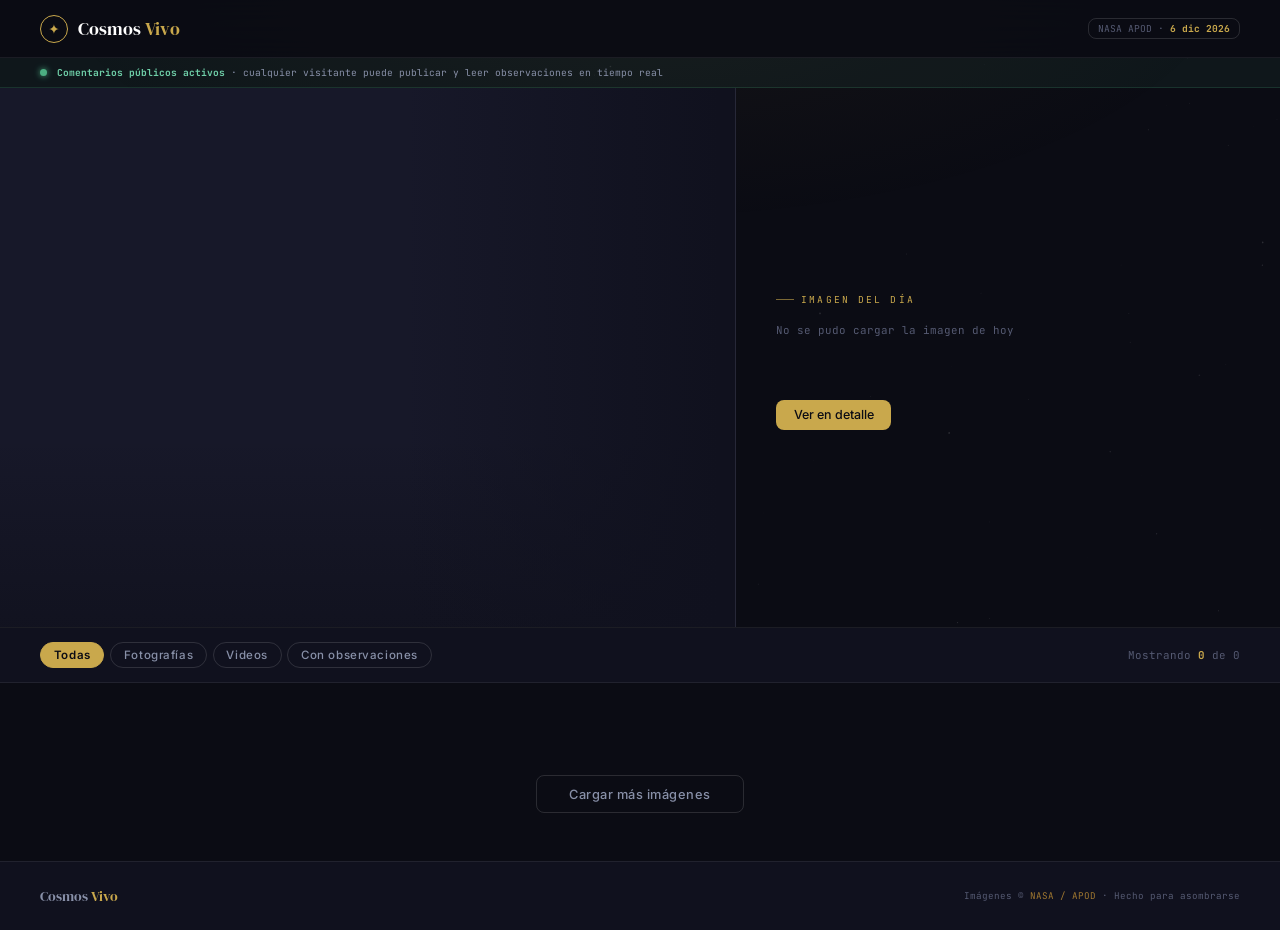
==== commit 86f46af7: "Add files via upload" ====
--- a/index.html
+++ b/index.html
@@ -8,174 +8,155 @@
 <link rel="preconnect" href="https://fonts.gstatic.com" crossorigin>
 <link href="https://fonts.googleapis.com/css2?family=DM+Serif+Display:ital@0;1&family=Inter:wght@300;400;500;600&family=JetBrains+Mono:wght@400;500&display=swap" rel="stylesheet">
 <style>
-/* ── RESET ── */
 *,*::before,*::after{box-sizing:border-box;margin:0;padding:0}
 html{font-size:16px;scroll-behavior:smooth;-webkit-font-smoothing:antialiased}
 :root{
-  --ink:#0b0c14; --ink2:#10111e; --ink3:#171829;
-  --plate:#1e1f32; --plate2:#252640;
-  --rule:rgba(255,255,255,.07); --rule2:rgba(255,255,255,.13);
-  --gold:#c9a84c; --goldl:#e8c878; --goldd:#a07830;
-  --txt:#dcdee8; --txt2:#8890a8; --txt3:#555a72;
-  --white:#fff; --ok:#4caf82; --err:#e05555;
+  --ink:#0b0c14;--ink2:#10111e;--ink3:#171829;
+  --plate:#1e1f32;--plate2:#252640;
+  --rule:rgba(255,255,255,.07);--rule2:rgba(255,255,255,.13);
+  --gold:#c9a84c;--goldl:#e8c878;--goldd:#a07830;
+  --txt:#dcdee8;--txt2:#8890a8;--txt3:#555a72;
+  --white:#fff;--ok:#4caf82;--err:#e05555;
   --fd:'DM Serif Display',Georgia,serif;
   --fb:'Inter',system-ui,sans-serif;
   --fm:'JetBrains Mono',monospace;
-  --r:8px; --rl:16px; --rxl:22px;
+  --r:8px;--rl:16px;--rxl:22px;
   --ease:cubic-bezier(.4,0,.2,1);
 }
 body{font-family:var(--fb);background:var(--ink);color:var(--txt);min-height:100vh;overflow-x:hidden}
 
-/* ── FONDO ── */
+/* FONDO */
 #atmo{position:fixed;inset:0;z-index:0;pointer-events:none;
-  background:
-    radial-gradient(ellipse 80% 50% at 50% -5%,rgba(201,168,76,.06) 0%,transparent 60%),
-    radial-gradient(ellipse 50% 40% at 90% 100%,rgba(80,100,200,.06) 0%,transparent 55%)}
-#stars{position:fixed;inset:0;z-index:0;pointer-events:none;opacity:.45}
-
-/* ── TOPBAR ── */
-#bar{
+  background:radial-gradient(ellipse 80% 50% at 50% -5%,rgba(201,168,76,.06) 0%,transparent 60%),
+             radial-gradient(ellipse 50% 40% at 90% 100%,rgba(80,100,200,.06) 0%,transparent 55%)}
+#stars{position:fixed;inset:0;z-index:0;pointer-events:none;opacity:.4}
+
+/* TOPBAR */
+#topbar{
   position:sticky;top:0;z-index:200;
   display:flex;align-items:center;justify-content:space-between;
   padding:0 2.5rem;height:58px;
-  background:rgba(11,12,20,.92);backdrop-filter:blur(24px);
+  background:rgba(11,12,20,.93);backdrop-filter:blur(24px);
   border-bottom:1px solid var(--rule);
 }
 .brand{display:flex;align-items:center;gap:.6rem;text-decoration:none}
 .brand-ico{width:28px;height:28px;border:1.5px solid var(--gold);border-radius:50%;
-  display:flex;align-items:center;justify-content:center;font-size:.8rem;color:var(--gold)}
+  display:flex;align-items:center;justify-content:center;font-size:.85rem;color:var(--gold)}
 .brand-nm{font-family:var(--fd);font-size:1.1rem;color:var(--white)}
 .brand-nm b{color:var(--gold);font-weight:400}
-.bar-right{font-family:var(--fm);font-size:.62rem;color:var(--txt3);
+.topbar-right{font-family:var(--fm);font-size:.6rem;color:var(--txt3);
   border:1px solid var(--rule2);padding:.2rem .55rem;border-radius:var(--r)}
-.bar-right b{color:var(--gold)}
-
-/* ── BARRA PÚBLICA ── */
+.topbar-right b{color:var(--gold)}
+
+/* BARRA PÚBLICA */
 #pubbar{
-  position:relative;z-index:1;
-  display:flex;align-items:center;gap:.65rem;
-  padding:.5rem 2.5rem;
-  background:rgba(76,175,130,.07);
+  position:relative;z-index:1;display:flex;align-items:center;gap:.65rem;
+  padding:.5rem 2.5rem;background:rgba(76,175,130,.07);
   border-bottom:1px solid rgba(76,175,130,.18);
 }
 .pdot{width:7px;height:7px;border-radius:50%;background:var(--ok);
-  box-shadow:0 0 6px var(--ok);animation:blink 2s ease infinite;flex-shrink:0}
+  box-shadow:0 0 6px var(--ok);flex-shrink:0;animation:blink 2s ease infinite}
 @keyframes blink{0%,100%{opacity:1}50%{opacity:.3}}
-.ptxt{font-family:var(--fm);font-size:.61rem;color:var(--txt2)}
+.ptxt{font-family:var(--fm);font-size:.6rem;color:var(--txt2)}
 .ptxt b{color:#6fcfa8}
 
-/* ── HERO (Imagen/Video del día) ── */
+/* HERO */
 #hero{
   position:relative;z-index:1;
-  display:grid;grid-template-columns:1.1fr .9fr;
-  min-height:62vh;
-  border-bottom:1px solid var(--rule);
-  overflow:hidden;
-}
-/* Panel izquierdo: imagen o video */
-.hero-media{
-  position:relative;overflow:hidden;background:var(--ink3);
-  border-right:1px solid var(--rule);
-}
-/* Shimmer mientras carga el hero */
-.hero-shimmer{
-  position:absolute;inset:0;z-index:2;
+  display:grid;grid-template-columns:1.15fr .85fr;
+  min-height:60vh;border-bottom:1px solid var(--rule);overflow:hidden;
+}
+.hero-media{position:relative;overflow:hidden;background:var(--ink3);border-right:1px solid var(--rule)}
+
+/* SHIMMER HERO — usa ::before para NO tapar la imagen */
+.hero-media::before{
+  content:'';position:absolute;inset:0;z-index:2;
   background:linear-gradient(90deg,var(--plate) 0%,var(--plate2) 50%,var(--plate) 100%);
   background-size:300% 100%;animation:sh 1.6s ease infinite;
-  transition:opacity .5s ease;
-}
-.hero-shimmer.off{opacity:0;pointer-events:none}
+  transition:opacity .5s ease;pointer-events:none;
+}
+.hero-media.loaded::before{opacity:0}
 @keyframes sh{0%{background-position:100% 0}100%{background-position:-100% 0}}
 
-/* ── IMAGEN DEL HERO ── */
+/* IMAGEN HERO — z-index:3 para estar ENCIMA del shimmer */
 #hero-img{
   position:absolute;inset:0;width:100%;height:100%;
   object-fit:cover;display:block;
-  /* VISIBLE POR DEFECTO — se muestra tan pronto carga el src */
-  opacity:1;
-  transition:opacity .6s ease;
-}
-
-/* ── IFRAME YOUTUBE DEL HERO ── */
+  z-index:3;
+  opacity:0;transition:opacity .5s ease;
+}
+#hero-img.show{opacity:1}
+
+/* VIDEO HERO — iframe YouTube, z-index:3 */
 #hero-vid{
   position:absolute;inset:0;width:100%;height:100%;
-  border:none;display:none;  /* se muestra solo si el día es video */
-}
-/* Overlay gradiente sobre media */
-.hero-media::after{
-  content:'';position:absolute;inset:0;z-index:3;pointer-events:none;
-  background:linear-gradient(to right,transparent 50%,var(--ink2) 98%),
-             linear-gradient(to top,rgba(11,12,20,.6) 0%,transparent 40%);
-}
-/* Panel derecho: texto */
+  border:none;z-index:3;display:none;
+}
+/* Overlay decorativo encima de ambos */
+.hero-media-overlay{
+  position:absolute;inset:0;z-index:4;pointer-events:none;
+  background:linear-gradient(to right,transparent 55%,var(--ink2) 98%),
+             linear-gradient(to top,rgba(11,12,20,.45) 0%,transparent 35%);
+}
+
 .hero-text{
   padding:3.5rem 2.5rem 3rem;
   display:flex;flex-direction:column;justify-content:center;
   position:relative;z-index:1;
 }
-.hero-kicker{
-  font-family:var(--fm);font-size:.6rem;letter-spacing:.22em;
-  text-transform:uppercase;color:var(--gold);margin-bottom:1.2rem;
-  display:flex;align-items:center;gap:.5rem;
-}
-.hero-kicker::before{content:'';width:20px;height:1px;background:var(--gold);opacity:.6}
-.hero-date{font-family:var(--fm);font-size:.7rem;color:var(--txt3);margin-bottom:.6rem}
-.hero-title{
-  font-family:var(--fd);
-  font-size:clamp(1.55rem,2.4vw,2.2rem);
-  color:var(--white);line-height:1.15;margin-bottom:.8rem;
-}
-.hero-credit{font-size:.73rem;color:var(--txt3);font-style:italic;margin-bottom:1.2rem}
-.hero-desc{
-  font-size:.85rem;line-height:1.78;color:var(--txt2);
+.hero-kicker{font-family:var(--fm);font-size:.6rem;letter-spacing:.22em;text-transform:uppercase;
+  color:var(--gold);margin-bottom:1.1rem;display:flex;align-items:center;gap:.45rem}
+.hero-kicker::before{content:'';width:18px;height:1px;background:var(--gold);opacity:.6}
+.hero-date{font-family:var(--fm);font-size:.68rem;color:var(--txt3);margin-bottom:.5rem}
+.hero-title{font-family:var(--fd);font-size:clamp(1.5rem,2.3vw,2.1rem);
+  color:var(--white);line-height:1.15;margin-bottom:.7rem}
+.hero-credit{font-size:.72rem;color:var(--txt3);font-style:italic;margin-bottom:1.1rem}
+.hero-desc{font-size:.84rem;line-height:1.78;color:var(--txt2);
   display:-webkit-box;-webkit-line-clamp:6;-webkit-box-orient:vertical;overflow:hidden;
-  margin-bottom:1.75rem;
-}
-.hero-actions{display:flex;gap:.6rem;flex-wrap:wrap}
-.ha-btn{
-  display:inline-flex;align-items:center;gap:.4rem;
-  padding:.5rem 1.15rem;border-radius:var(--r);
-  font-family:var(--fb);font-size:.8rem;font-weight:500;
-  cursor:pointer;text-decoration:none;border:none;
-  transition:all 180ms var(--ease);
-}
-.ha-primary{background:var(--gold);color:var(--ink)}
-.ha-primary:hover{background:var(--goldl)}
-.ha-secondary{background:transparent;border:1px solid var(--rule2);color:var(--txt2)}
-.ha-secondary:hover{border-color:var(--gold);color:var(--goldl)}
-
-/* ── TOOLBAR ── */
+  margin-bottom:1.6rem}
+.hero-btns{display:flex;gap:.55rem;flex-wrap:wrap}
+.hbtn{display:inline-flex;align-items:center;gap:.35rem;padding:.48rem 1.1rem;
+  border-radius:var(--r);font-family:var(--fb);font-size:.78rem;font-weight:500;
+  cursor:pointer;text-decoration:none;border:none;transition:all 180ms var(--ease)}
+.hbtn-p{background:var(--gold);color:var(--ink)}.hbtn-p:hover{background:var(--goldl)}
+.hbtn-s{background:transparent;border:1px solid var(--rule2);color:var(--txt2)}
+.hbtn-s:hover{border-color:var(--gold);color:var(--goldl)}
+
+/* TOOLBAR */
 #gtool{
-  position:relative;z-index:1;
-  display:flex;align-items:center;justify-content:space-between;
-  padding:.9rem 2.5rem;border-bottom:1px solid var(--rule);
-  background:var(--ink2);gap:1rem;flex-wrap:wrap;
+  position:relative;z-index:1;display:flex;align-items:center;justify-content:space-between;
+  padding:.9rem 2.5rem;border-bottom:1px solid var(--rule);background:var(--ink2);
+  gap:1rem;flex-wrap:wrap;
 }
 .fc{display:flex;gap:.35rem;flex-wrap:wrap}
-.chip{
-  font-size:.72rem;font-weight:500;letter-spacing:.05em;
-  padding:.3rem .8rem;border-radius:20px;
-  border:1px solid var(--rule2);color:var(--txt2);
-  background:transparent;cursor:pointer;font-family:var(--fb);
-  transition:all 180ms var(--ease);
-}
+.chip{font-size:.72rem;font-weight:500;letter-spacing:.05em;padding:.3rem .8rem;
+  border-radius:20px;border:1px solid var(--rule2);color:var(--txt2);background:transparent;
+  cursor:pointer;font-family:var(--fb);transition:all 180ms var(--ease)}
 .chip:hover{border-color:var(--goldd);color:var(--goldl)}
 .chip.on{background:var(--gold);color:var(--ink);border-color:var(--gold);font-weight:600}
-.ginfo{font-family:var(--fm);font-size:.68rem;color:var(--txt3)}
-.ginfo b{color:var(--gold)}
-
-/* ── GALERÍA MASONRY ── */
+.gcount{font-family:var(--fm);font-size:.68rem;color:var(--txt3)}
+.gcount b{color:var(--gold)}
+
+/* GALERÍA */
 #gwrap{position:relative;z-index:1;padding:2rem 2.5rem;background:var(--ink)}
-#ggrid{columns:3 250px;column-gap:1rem}
-
-/* ── CARD ── */
+
+/* Grid 3 columnas fijas — NO CSS columns (causa problemas con lazy load) */
+#ggrid{
+  display:grid;
+  grid-template-columns:repeat(3,1fr);
+  gap:1rem;
+}
+@media(max-width:820px){#ggrid{grid-template-columns:repeat(2,1fr)}}
+@media(max-width:520px){#ggrid{grid-template-columns:1fr}}
+
+/* CARD */
 .gc{
-  break-inside:avoid;margin-bottom:1rem;
   border-radius:var(--rl);overflow:hidden;
   background:var(--plate);border:1px solid var(--rule);
   cursor:pointer;
   transition:transform 180ms var(--ease),border-color 180ms,box-shadow 180ms;
   box-shadow:0 2px 10px rgba(0,0,0,.35);
+  display:flex;flex-direction:column;
 }
 .gc:hover{
   transform:translateY(-4px);
@@ -183,93 +164,125 @@
   box-shadow:0 10px 36px rgba(0,0,0,.5),0 0 0 1px rgba(201,168,76,.1);
 }
 
-/* Imagen de card — SIEMPRE VISIBLE cuando carga */
+/* ══════════════════════════════════
+   CONTENEDOR DE IMAGEN EN CARD
+   
+   ARQUITECTURA CORRECTA:
+   - .card-img es el contenedor (posición relative)
+   - ::before = shimmer, z-index:1
+   - img = imagen real, z-index:2 (ENCIMA del shimmer)
+   - ::after = overlay hover, z-index:3
+   
+   Cuando img carga → añadir clase .loaded al contenedor
+   → shimmer desaparece (opacity:0)
+══════════════════════════════════ */
 .card-img{
-  position:relative;overflow:hidden;
+  position:relative;
+  overflow:hidden;
   background:var(--ink3);
-  /* shimmer animado como placeholder */
+  height:190px;   /* altura fija para grid uniforme */
+  flex-shrink:0;
+}
+/* Shimmer — z-index:1, DETRÁS de la imagen */
+.card-img::before{
+  content:'';
+  position:absolute;inset:0;z-index:1;
   background:linear-gradient(90deg,var(--plate) 0%,var(--plate2) 50%,var(--plate) 100%);
   background-size:300% 100%;
   animation:sh 1.6s ease infinite;
-}
-.card-img.done{animation:none;background:var(--ink3)}
+  transition:opacity .4s ease;
+}
+.card-img.loaded::before{opacity:0}
+
+/* Imagen — z-index:2, SIEMPRE ENCIMA del shimmer */
 .card-img img{
-  width:100%;display:block;object-fit:cover;
-  min-height:130px;
-  /* CLAVE: visible siempre — no usar opacity:0 */
-  transition:transform .45s var(--ease);
-}
-.gc:hover .card-img img{transform:scale(1.05)}
-/* Overlay sutil al hover */
+  position:absolute;inset:0;
+  width:100%;height:100%;
+  object-fit:cover;
+  display:block;
+  z-index:2;
+  /* Sin opacity:0 — la imagen es visible en cuanto carga */
+}
+/* Icono play para videos — z-index:4 */
+.card-play{
+  position:absolute;inset:0;z-index:4;
+  display:flex;align-items:center;justify-content:center;
+  pointer-events:none;
+}
+.play-btn{
+  width:52px;height:52px;border-radius:50%;
+  background:rgba(201,168,76,.22);border:2px solid var(--gold);
+  display:flex;align-items:center;justify-content:center;
+  font-size:1.25rem;color:var(--gold);
+  backdrop-filter:blur(8px);
+}
+/* Overlay hover — z-index:3 */
 .card-img::after{
-  content:'';position:absolute;inset:0;
+  content:'';position:absolute;inset:0;z-index:3;
   background:linear-gradient(to top,rgba(11,12,20,.6) 0%,transparent 45%);
   opacity:0;transition:opacity 180ms;pointer-events:none;
 }
 .gc:hover .card-img::after{opacity:1}
 
-/* Badge tipo y observaciones */
-.card-type{
-  position:absolute;top:.6rem;left:.6rem;z-index:2;
+/* Badges */
+.card-badge{
+  position:absolute;top:.6rem;left:.6rem;z-index:5;
   font-family:var(--fm);font-size:.55rem;font-weight:500;letter-spacing:.14em;
-  text-transform:uppercase;padding:.18rem .48rem;border-radius:4px;
-  background:rgba(11,12,20,.78);border:1px solid rgba(255,255,255,.1);
-  color:rgba(255,255,255,.75);backdrop-filter:blur(6px);
-}
-.card-type.v{color:var(--goldl);border-color:rgba(201,168,76,.3)}
+  text-transform:uppercase;padding:.18rem .46rem;border-radius:4px;
+  background:rgba(11,12,20,.8);border:1px solid rgba(255,255,255,.12);
+  color:rgba(255,255,255,.8);backdrop-filter:blur(6px);
+}
+.card-badge.v{color:var(--goldl);border-color:rgba(201,168,76,.35)}
 .card-obs{
-  position:absolute;top:.6rem;right:.6rem;z-index:2;
-  font-family:var(--fm);font-size:.58rem;font-weight:600;
+  position:absolute;top:.6rem;right:.6rem;z-index:5;
+  font-family:var(--fm);font-size:.57rem;font-weight:600;
   background:rgba(201,168,76,.92);color:var(--ink);
-  padding:.18rem .48rem;border-radius:4px;display:none;
-}
-/* Body de la card */
-.card-body{padding:.9rem 1rem 1rem}
+  padding:.18rem .46rem;border-radius:4px;display:none;
+}
+
+/* Body card */
+.card-body{padding:.88rem 1rem 1rem;flex:1;display:flex;flex-direction:column}
 .card-date{font-family:var(--fm);font-size:.58rem;color:var(--gold);
-  letter-spacing:.16em;text-transform:uppercase;margin-bottom:.4rem}
-.card-title{
-  font-family:var(--fd);font-size:.97rem;line-height:1.3;
-  color:var(--white);margin-bottom:.45rem;
+  letter-spacing:.15em;text-transform:uppercase;margin-bottom:.4rem}
+.card-title{font-family:var(--fd);font-size:.96rem;line-height:1.3;
+  color:var(--white);margin-bottom:.42rem;flex:1;
+  display:-webkit-box;-webkit-line-clamp:2;-webkit-box-orient:vertical;overflow:hidden}
+.card-exc{font-size:.75rem;line-height:1.6;color:var(--txt2);
   display:-webkit-box;-webkit-line-clamp:2;-webkit-box-orient:vertical;overflow:hidden;
-}
-.card-exc{
-  font-size:.76rem;line-height:1.6;color:var(--txt2);
-  display:-webkit-box;-webkit-line-clamp:3;-webkit-box-orient:vertical;overflow:hidden;
-  margin-bottom:.8rem;
-}
-.card-foot{
-  display:flex;align-items:center;justify-content:space-between;
-  padding-top:.7rem;border-top:1px solid var(--rule);
-}
-.card-cta{font-family:var(--fm);font-size:.62rem;color:var(--gold);
-  display:flex;align-items:center;gap:.25rem;letter-spacing:.1em;text-transform:uppercase}
-.card-arr{transition:transform .18s}.gc:hover .card-arr{transform:translateX(4px)}
+  margin-bottom:.8rem}
+.card-foot{display:flex;align-items:center;justify-content:space-between;
+  padding-top:.68rem;border-top:1px solid var(--rule);margin-top:auto}
+.card-cta{font-family:var(--fm);font-size:.6rem;color:var(--gold);
+  display:flex;align-items:center;gap:.22rem;letter-spacing:.1em;text-transform:uppercase}
+.card-arr{display:inline-block;transition:transform .18s}
+.gc:hover .card-arr{transform:translateX(4px)}
 .card-cred{font-size:.6rem;color:var(--txt3);max-width:120px;
   overflow:hidden;text-overflow:ellipsis;white-space:nowrap}
 
-/* Skeleton */
-.sk{break-inside:avoid;margin-bottom:1rem;border-radius:var(--rl);overflow:hidden;border:1px solid var(--rule)}
-.sk-img{height:170px;background:linear-gradient(90deg,var(--plate) 0%,var(--plate2) 50%,var(--plate) 100%);background-size:300% 100%;animation:sh 1.6s ease infinite}
-.sk-body{padding:.9rem 1rem 1rem}
-.sk-line{height:9px;border-radius:4px;margin-bottom:.45rem;
+/* SKELETON */
+.sk{border-radius:var(--rl);overflow:hidden;border:1px solid var(--rule);background:var(--plate)}
+.sk-img{height:190px;
   background:linear-gradient(90deg,var(--plate) 0%,var(--plate2) 50%,var(--plate) 100%);
   background-size:300% 100%;animation:sh 1.6s ease infinite}
-
-/* ── LOAD MORE ── */
+.sk-body{padding:.88rem 1rem 1rem}
+.sk-line{border-radius:4px;margin-bottom:.45rem;
+  background:linear-gradient(90deg,var(--plate) 0%,var(--plate2) 50%,var(--plate) 100%);
+  background-size:300% 100%;animation:sh 1.6s ease infinite}
+
+/* LOAD MORE */
 #morewrap{text-align:center;padding:1.75rem 0 3rem;position:relative;z-index:1;background:var(--ink)}
 #btnmore{background:transparent;border:1px solid var(--rule2);color:var(--txt2);
-  padding:.65rem 2rem;border-radius:var(--r);font-family:var(--fb);font-size:.82rem;
-  font-weight:500;cursor:pointer;transition:all 180ms var(--ease)}
+  padding:.65rem 2rem;border-radius:var(--r);font-family:var(--fb);font-size:.8rem;
+  font-weight:500;cursor:pointer;transition:all 180ms var(--ease);letter-spacing:.04em}
 #btnmore:hover:not(:disabled){border-color:var(--goldd);color:var(--goldl)}
 #btnmore:disabled{opacity:.3;cursor:not-allowed}
 
-/* ── MODAL ── */
+/* MODAL */
 #mwrap{
   display:none;position:fixed;inset:0;z-index:500;
   align-items:flex-start;justify-content:center;
-  padding:1.5rem;
-  background:rgba(5,5,12,.92);backdrop-filter:blur(20px);
-  overflow-y:auto;
+  padding:1.5rem;background:rgba(5,5,12,.92);
+  backdrop-filter:blur(20px);overflow-y:auto;
 }
 #mwrap.open{display:flex}
 #mbox{
@@ -278,16 +291,14 @@
   overflow:hidden;box-shadow:0 24px 80px rgba(0,0,0,.8);
   animation:mIn .25s var(--ease);margin:auto;
 }
-@keyframes mIn{from{opacity:0;transform:translateY(24px)}to{opacity:1;transform:none}}
-
-/* Topbar modal */
-.m-top{
-  display:flex;align-items:center;justify-content:space-between;
-  padding:.75rem 1.4rem;border-bottom:1px solid var(--rule);background:var(--ink3);
-}
-.m-top-l{display:flex;align-items:center;gap:.5rem;overflow:hidden}
+@keyframes mIn{from{opacity:0;transform:translateY(22px)}to{opacity:1;transform:none}}
+
+.m-top{display:flex;align-items:center;justify-content:space-between;
+  padding:.75rem 1.4rem;border-bottom:1px solid var(--rule);background:var(--ink3)}
+.m-top-l{display:flex;align-items:center;gap:.5rem;overflow:hidden;min-width:0}
 .m-badge{font-family:var(--fm);font-size:.56rem;letter-spacing:.16em;text-transform:uppercase;
-  color:var(--gold);border:1px solid rgba(201,168,76,.3);padding:.15rem .44rem;border-radius:4px;flex-shrink:0}
+  color:var(--gold);border:1px solid rgba(201,168,76,.3);padding:.15rem .44rem;
+  border-radius:4px;flex-shrink:0}
 .m-topname{font-family:var(--fd);font-size:.9rem;color:var(--txt2);
   overflow:hidden;text-overflow:ellipsis;white-space:nowrap}
 .m-close{width:32px;height:32px;border-radius:50%;background:var(--plate);
@@ -296,70 +307,68 @@
   transition:all 180ms;flex-shrink:0}
 .m-close:hover{background:var(--plate2);color:var(--white)}
 
-/* Hero del modal — imagen o video */
+/* Hero del modal */
 .m-hero{
   position:relative;background:var(--ink3);
   display:flex;align-items:center;justify-content:center;
-  min-height:180px;overflow:hidden;
-}
-/* Spinner mientras carga la imagen HD */
+  min-height:200px;overflow:hidden;
+}
+/* Spinner — z-index:10 */
 .m-spin{
   position:absolute;inset:0;z-index:10;
   display:flex;align-items:center;justify-content:center;
-  background:var(--ink3);transition:opacity .35s ease;
+  background:var(--ink3);transition:opacity .3s ease;
 }
 .m-spin.off{opacity:0;pointer-events:none}
 .ring{width:40px;height:40px;border:3px solid var(--rule2);
   border-top-color:var(--gold);border-radius:50%;animation:spin .85s linear infinite}
 @keyframes spin{to{transform:rotate(360deg)}}
 
-/* Imagen HD en el modal */
+/* Imagen HD modal — z-index:2 */
 #mimg{
-  width:100%;max-height:55vh;object-fit:contain;display:block;
-  /* Visible al cargar — sin opacity:0 */
-  background:var(--ink3);
-}
-
-/* iFrame YouTube en el modal */
+  width:100%;max-height:55vh;object-fit:contain;
+  display:block;background:var(--ink3);
+  position:relative;z-index:2;
+}
+
+/* iframe YouTube modal — z-index:2 */
 #mframe{
-  width:100%;aspect-ratio:16/9;border:none;display:none;
-}
-
-/* Barra de paleta de color */
-#mpal{height:5px;display:flex}
+  width:100%;aspect-ratio:16/9;
+  border:none;display:none;
+  position:relative;z-index:2;
+}
+
+/* Paleta colores */
+#mpal{height:5px;display:flex;position:relative;z-index:3}
 .pw{flex:1;transition:background 1s ease}
 
-/* Cuerpo 2 columnas */
+/* 2 columnas */
 .m-body{display:grid;grid-template-columns:1fr 350px}
 @media(max-width:740px){.m-body{grid-template-columns:1fr}}
 
-/* Columna info */
-.m-info{padding:1.6rem 1.8rem;border-right:1px solid var(--rule);overflow-y:auto;max-height:430px}
+/* Info */
+.m-info{padding:1.6rem 1.8rem;border-right:1px solid var(--rule);overflow-y:auto;max-height:420px}
 @media(max-width:740px){.m-info{border-right:none;border-bottom:1px solid var(--rule);max-height:none}}
 .m-info::-webkit-scrollbar{width:3px}
 .m-info::-webkit-scrollbar-thumb{background:var(--rule2);border-radius:2px}
 .m-date{font-family:var(--fm);font-size:.58rem;color:var(--gold);letter-spacing:.2em;
-  text-transform:uppercase;margin-bottom:.55rem}
-.m-title{font-family:var(--fd);font-size:1.55rem;line-height:1.15;color:var(--white);margin-bottom:.5rem}
+  text-transform:uppercase;margin-bottom:.5rem}
+.m-title{font-family:var(--fd);font-size:1.55rem;line-height:1.15;
+  color:var(--white);margin-bottom:.5rem}
 .m-credit{font-size:.72rem;color:var(--txt3);font-style:italic;
   margin-bottom:1.1rem;padding-bottom:1.1rem;border-bottom:1px solid var(--rule)}
 .m-lbl{font-family:var(--fm);font-size:.54rem;letter-spacing:.2em;
   text-transform:uppercase;color:var(--txt3);margin-bottom:.5rem}
 .m-desc{font-size:.87rem;line-height:1.8;color:var(--txt2);margin-bottom:1.2rem}
-/* Botones de acción */
-.m-actions{display:flex;gap:.5rem;flex-wrap:wrap}
-.m-btn{
-  display:inline-flex;align-items:center;gap:.35rem;
-  padding:.42rem 1rem;border-radius:var(--r);font-family:var(--fb);
-  font-size:.76rem;font-weight:500;cursor:pointer;
-  text-decoration:none;border:none;transition:all 180ms var(--ease);
-}
-.m-btn-dl{background:var(--gold);color:var(--ink)}
-.m-btn-dl:hover{background:var(--goldl)}
+.m-acts{display:flex;gap:.5rem;flex-wrap:wrap}
+.m-btn{display:inline-flex;align-items:center;gap:.35rem;padding:.42rem 1rem;
+  border-radius:var(--r);font-family:var(--fb);font-size:.76rem;font-weight:500;
+  cursor:pointer;text-decoration:none;border:none;transition:all 180ms var(--ease)}
+.m-btn-dl{background:var(--gold);color:var(--ink)}.m-btn-dl:hover{background:var(--goldl)}
 .m-btn-ext{background:transparent;border:1px solid var(--rule2);color:var(--txt2)}
 .m-btn-ext:hover{border-color:var(--gold);color:var(--goldl)}
 
-/* Columna chat */
+/* Chat */
 .m-chat{display:flex;flex-direction:column;background:var(--ink3)}
 .ch-hdr{padding:.75rem 1.15rem;border-bottom:1px solid var(--rule);
   display:flex;align-items:center;justify-content:space-between;flex-shrink:0}
@@ -367,22 +376,17 @@
   text-transform:uppercase;color:var(--txt3)}
 .ch-ct{font-family:var(--fm);font-size:.58rem;font-weight:600;
   background:var(--gold);color:var(--ink);padding:.14rem .44rem;border-radius:4px;display:none}
-.ch-status{
-  padding:.4rem 1.15rem;font-family:var(--fm);font-size:.57rem;
-  border-bottom:1px solid var(--rule);display:flex;align-items:center;gap:.4rem;flex-shrink:0;
-}
-.sdot{width:5px;height:5px;border-radius:50%;flex-shrink:0}
-.sdot.ok{background:var(--ok)}.sdot.lo{background:var(--gold)}
-.smsg{color:var(--txt3)}
-.ch-feed{
-  flex:1;overflow-y:auto;padding:.8rem 1.1rem;
+.ch-pub{padding:.4rem 1.15rem;font-family:var(--fm);font-size:.56rem;
+  border-bottom:1px solid var(--rule);display:flex;align-items:center;gap:.4rem;flex-shrink:0}
+.sdot{width:5px;height:5px;border-radius:50%;background:var(--ok);flex-shrink:0}
+.slab{color:var(--txt3)}
+.ch-feed{flex:1;overflow-y:auto;padding:.8rem 1.1rem;
   display:flex;flex-direction:column;gap:.65rem;
-  min-height:140px;max-height:240px;
-}
+  min-height:140px;max-height:240px}
 .ch-feed::-webkit-scrollbar{width:3px}
 .ch-feed::-webkit-scrollbar-thumb{background:var(--rule2);border-radius:2px}
-.msg{background:var(--plate);border:1px solid var(--rule);border-radius:9px;
-  padding:.68rem .85rem;animation:mi .2s ease}
+.msg{background:var(--plate);border:1px solid var(--rule);
+  border-radius:9px;padding:.68rem .85rem;animation:mi .2s ease}
 @keyframes mi{from{opacity:0;transform:translateY(4px)}to{opacity:1;transform:none}}
 .msg.hi{border-color:rgba(201,168,76,.5)}
 .msg-h{display:flex;align-items:center;gap:.45rem;margin-bottom:.35rem;flex-wrap:wrap}
@@ -396,10 +400,8 @@
   word-break:break-word;white-space:pre-wrap}
 .ch-empty{text-align:center;padding:1.8rem .5rem;font-size:.8rem;
   color:var(--txt3);font-style:italic;line-height:1.7}
-.ch-loading{text-align:center;padding:1.5rem;font-family:var(--fm);
-  font-size:.62rem;color:var(--txt3);letter-spacing:.1em}
 .ch-frm{padding:.8rem 1.1rem 1rem;border-top:1px solid var(--rule);flex-shrink:0}
-.frm-row{display:flex;gap:.4rem;margin-bottom:.4rem}
+.frow{display:flex;gap:.4rem;margin-bottom:.4rem}
 .fi{flex:1;background:var(--plate);border:1px solid var(--rule2);color:var(--txt);
   padding:.42rem .68rem;border-radius:var(--r);font-family:var(--fb);font-size:.78rem;
   outline:none;transition:border-color 180ms;min-width:0}
@@ -415,41 +417,34 @@
 .btn-pub:active{transform:scale(.97)}
 .btn-pub:disabled{opacity:.3;cursor:not-allowed}
 
-/* ── TOAST ── */
-#toast{
-  position:fixed;bottom:1.75rem;left:50%;
+/* TOAST */
+#toast{position:fixed;bottom:1.75rem;left:50%;
   transform:translateX(-50%) translateY(16px);
   background:var(--plate2);border:1px solid var(--rule2);
   color:var(--txt);font-size:.8rem;padding:.58rem 1.3rem;
   border-radius:var(--r);z-index:9999;opacity:0;
   transition:all .28s ease;pointer-events:none;
-  white-space:nowrap;box-shadow:0 8px 28px rgba(0,0,0,.5);
-}
+  white-space:nowrap;box-shadow:0 8px 28px rgba(0,0,0,.5)}
 #toast.show{opacity:1;transform:translateX(-50%) translateY(0)}
 
-/* ── FOOTER ── */
-#footer{
-  position:relative;z-index:1;
-  padding:1.5rem 2.5rem;border-top:1px solid var(--rule);
+/* FOOTER */
+#footer{position:relative;z-index:1;padding:1.5rem 2.5rem;
+  border-top:1px solid var(--rule);
   display:flex;align-items:center;justify-content:space-between;
-  background:var(--ink2);flex-wrap:wrap;gap:.5rem;
-}
-.fbr{font-family:var(--fd);font-size:.92rem;color:var(--txt2)}.fbr b{color:var(--gold);font-weight:400}
+  background:var(--ink2);flex-wrap:wrap;gap:.5rem}
+.fbr{font-family:var(--fd);font-size:.9rem;color:var(--txt2)}.fbr b{color:var(--gold);font-weight:400}
 .fnt{font-family:var(--fm);font-size:.58rem;color:var(--txt3)}
 .fnt a{color:var(--goldd);text-decoration:none}.fnt a:hover{color:var(--gold)}
 
-/* ── RESPONSIVE ── */
+/* RESPONSIVE */
 @media(max-width:900px){
-  #hero{grid-template-columns:1fr}.hero-media{display:none}
+  #hero{grid-template-columns:1fr}.hero-media{min-height:42vw}
   .hero-text{padding:2.5rem 1.75rem 2rem}
-  #gwrap{padding:1.5rem}.gtool{padding:.9rem 1.5rem}
-  #bar{padding:0 1.25rem}#pubbar{padding:.5rem 1.25rem}
+  #gwrap{padding:1.5rem}#gtool{padding:.9rem 1.5rem}
+  #topbar{padding:0 1.25rem}#pubbar{padding:.5rem 1.25rem}
   #footer{padding:1.25rem}
 }
-@media(max-width:520px){
-  #mwrap{padding:.4rem}
-  .m-info{padding:1.1rem}.m-title{font-size:1.25rem}
-}
+@media(max-width:520px){#mwrap{padding:.4rem}.m-info{padding:1.1rem}.m-title{font-size:1.25rem}}
 #auxcv{display:none}
 </style>
 </head>
@@ -459,12 +454,9 @@
 <canvas id="auxcv"></canvas>
 
 <!-- TOPBAR -->
-<header id="bar">
-  <a class="brand" href="#">
-    <div class="brand-ico">✦</div>
-    <div class="brand-nm">Cosmos <b>Vivo</b></div>
-  </a>
-  <div class="bar-right">NASA APOD · <b id="bardate"></b></div>
+<header id="topbar">
+  <a class="brand" href="#"><div class="brand-ico">✦</div><div class="brand-nm">Cosmos <b>Vivo</b></div></a>
+  <div class="topbar-right">NASA APOD · <b id="bardate"></b></div>
 </header>
 
 <!-- BARRA PÚBLICA -->
@@ -473,14 +465,12 @@
   <div class="ptxt"><b>Comentarios públicos activos</b> · cualquier visitante puede publicar y leer observaciones en tiempo real</div>
 </div>
 
-<!-- HERO: imagen/video del día -->
+<!-- HERO -->
 <section id="hero">
-  <div class="hero-media">
-    <div class="hero-shimmer" id="hshim"></div>
-    <!-- Imagen del día -->
-    <img id="hero-img" src="" alt="" style="opacity:0">
-    <!-- Video del día (YouTube embed) -->
-    <iframe id="hero-vid" allow="autoplay; encrypted-media; picture-in-picture" allowfullscreen></iframe>
+  <div class="hero-media" id="hero-media">
+    <img id="hero-img" src="" alt="">
+    <iframe id="hero-vid" allowfullscreen allow="autoplay; encrypted-media; picture-in-picture"></iframe>
+    <div class="hero-media-overlay"></div>
   </div>
   <div class="hero-text">
     <div class="hero-kicker">Imagen del día</div>
@@ -488,9 +478,9 @@
     <div class="hero-title" id="hero-title"></div>
     <div class="hero-credit" id="hero-credit"></div>
     <div class="hero-desc" id="hero-desc"></div>
-    <div class="hero-actions">
-      <button class="ha-btn ha-primary" onclick="openHeroModal()">Ver en detalle</button>
-      <a class="ha-btn ha-secondary" id="hero-dl" href="#" style="display:none">↓ Descargar</a>
+    <div class="hero-btns">
+      <button class="hbtn hbtn-p" onclick="openHeroModal()">Ver en detalle</button>
+      <button class="hbtn hbtn-s" id="hero-dl" style="display:none" onclick="heroDownload()">↓ Descargar imagen</button>
     </div>
   </div>
 </section>
@@ -503,7 +493,7 @@
     <button class="chip" data-f="video">Videos</button>
     <button class="chip" data-f="commented">Con observaciones</button>
   </div>
-  <div class="ginfo" id="ginfo">Cargando…</div>
+  <div class="gcount" id="gcount">Cargando…</div>
 </div>
 
 <!-- GALERÍA -->
@@ -526,14 +516,12 @@
       </div>
       <button class="m-close" id="mclose">×</button>
     </div>
-    <!-- Media -->
     <div class="m-hero">
       <div class="m-spin" id="mspin"><div class="ring"></div></div>
       <img id="mimg" alt="">
       <iframe id="mframe" allow="autoplay; encrypted-media; picture-in-picture" allowfullscreen></iframe>
       <div id="mpal"></div>
     </div>
-    <!-- 2 columnas -->
     <div class="m-body">
       <div class="m-info">
         <div class="m-date" id="mdate"></div>
@@ -541,25 +529,19 @@
         <div class="m-credit" id="mcredit"></div>
         <div class="m-lbl">Descripción NASA</div>
         <p class="m-desc" id="mdesc"></p>
-        <div class="m-actions">
+        <div class="m-acts">
           <button class="m-btn m-btn-dl" id="mbtn-dl" style="display:none">↓ Descargar imagen</button>
           <a class="m-btn m-btn-ext" id="mbtn-ext" href="#" target="_blank" rel="noopener noreferrer">↗ Ver en NASA APOD</a>
         </div>
       </div>
       <div class="m-chat">
-        <div class="ch-hdr">
-          <div class="ch-lbl">Observaciones</div>
-          <div class="ch-ct" id="chct"></div>
-        </div>
-        <div class="ch-status">
-          <div class="sdot ok"></div>
-          <div class="smsg">Público · JSONBin.io · visible para todos</div>
-        </div>
+        <div class="ch-hdr"><div class="ch-lbl">Observaciones</div><div class="ch-ct" id="chct"></div></div>
+        <div class="ch-pub"><div class="sdot"></div><div class="slab">Público · JSONBin.io · visible para todos</div></div>
         <div class="ch-feed" id="chfeed"></div>
         <div class="ch-frm">
-          <div class="frm-row">
+          <div class="frow">
             <input type="text" id="fname" class="fi" placeholder="Tu nombre" maxlength="40" autocomplete="off">
-            <input type="text" id="floc"  class="fi" placeholder="Desde dónde" maxlength="50" autocomplete="off">
+            <input type="text" id="floc" class="fi" placeholder="Desde dónde" maxlength="50" autocomplete="off">
           </div>
           <textarea id="fmsg" class="fi fi-ta" placeholder="¿Qué ves en esta imagen del universo?" maxlength="400"></textarea>
           <div class="frm-foot">
@@ -574,9 +556,10 @@
 <div id="toast"></div>
 
 <script>
-/* ══════════════════════════════════════════
+'use strict';
+/* ══════════════════════════════════════
    CONFIG
-══════════════════════════════════════════ */
+══════════════════════════════════════ */
 const NASA_KEY  = 'fjDwQd8eqFLzee5YdBeafvc3MdzoKeu4BUWMqpd7';
 const JBIN_MKEY = '$2a$10$oXwNHw2Q0iCrx1hSae7DquoGE/7Q8I6K3klYebxmRDlDv0LBy/6e';
 const JBIN_AKEY = '$2a$10$na/mRE9S.gnYi1aBp3Qi9uuF5ebMHpvlQWA3tO1jm1i/RVabNqaX';
@@ -585,21 +568,19 @@
 const PAGE_SZ   = 9;
 const MIN_DATE  = '1995-06-16';
 
-/* Caché de bins JSONBin: { date → binId } */
 let BINS = (()=>{ try{ return JSON.parse(localStorage.getItem('cv_bins')||'{}'); }catch{ return {}; } })();
 const saveBins = () => localStorage.setItem('cv_bins', JSON.stringify(BINS));
 
-/* ══════════════════════════════════════════
+/* ══════════════════════════════════════
    UTILS
-══════════════════════════════════════════ */
+══════════════════════════════════════ */
 const $ = id => document.getElementById(id);
 const p2 = n => String(n).padStart(2,'0');
-const esc = s => String(s)
-  .replace(/&/g,'&amp;').replace(/</g,'&lt;').replace(/>/g,'&gt;').replace(/"/g,'&quot;');
+const esc = s => String(s).replace(/&/g,'&amp;').replace(/</g,'&lt;').replace(/>/g,'&gt;').replace(/"/g,'&quot;');
 const ini = n => n.trim().split(/\s+/).slice(0,2).map(w=>w[0].toUpperCase()).join('')||'?';
 
 const today = () => {
-  const d=new Date();
+  const d = new Date();
   return `${d.getFullYear()}-${p2(d.getMonth()+1)}-${p2(d.getDate())}`;
 };
 const fmtL = s => new Date(s+'T12:00:00').toLocaleDateString('es',{weekday:'long',day:'numeric',month:'long',year:'numeric'});
@@ -609,21 +590,21 @@
   if(s<60) return 'ahora mismo';
   if(s<3600) return `hace ${~~(s/60)} min`;
   if(s<86400) return `hace ${~~(s/3600)} h`;
-  const d=~~(s/86400); return d<30 ? `hace ${d} día${d>1?'s':''}` :
-    new Date(ts).toLocaleDateString('es',{day:'numeric',month:'short'});
+  const d=~~(s/86400);
+  return d<30 ? `hace ${d} día${d>1?'s':''}` : new Date(ts).toLocaleDateString('es',{day:'numeric',month:'short'});
 };
 
-/* ══════════════════════════════════════════
+/* ══════════════════════════════════════
    ESTRELLAS
-══════════════════════════════════════════ */
+══════════════════════════════════════ */
 (()=>{
   const cv=$('stars'), cx=cv.getContext('2d');
   let st=[];
   const rz=()=>{
     cv.width=innerWidth; cv.height=innerHeight;
-    st=Array.from({length:160},()=>({
+    st=Array.from({length:150},()=>({
       x:Math.random()*cv.width, y:Math.random()*cv.height,
-      r:Math.random()*.8+.1, a:Math.random()*.45+.1, sp:Math.random()*.2+.04
+      r:Math.random()*.8+.1, a:Math.random()*.4+.1, sp:Math.random()*.2+.04
     }));
   };
   const dr=()=>{
@@ -641,10 +622,11 @@
 
 $('bardate').textContent = new Date().toLocaleDateString('es',{day:'numeric',month:'short',year:'numeric'});
 
-/* ══════════════════════════════════════════
-   VIDEO URL PARSER
-   Detecta YouTube en todos sus formatos
-══════════════════════════════════════════ */
+/* ══════════════════════════════════════
+   EXTRAER ID YOUTUBE
+   Soporta todos los formatos conocidos:
+   watch?v=, embed/, youtu.be/, shorts/, live/
+══════════════════════════════════════ */
 function ytId(url){
   if(!url) return null;
   const m = url.match(
@@ -653,66 +635,57 @@
   return m ? m[1] : null;
 }
 
-/* ══════════════════════════════════════════
+/* ══════════════════════════════════════
    JSONBIN — COMENTARIOS PÚBLICOS
-══════════════════════════════════════════ */
+══════════════════════════════════════ */
 async function jbinCreate(date){
-  const r = await fetch(`${JBIN_API}/b`,{
+  const r=await fetch(`${JBIN_API}/b`,{
     method:'POST',
     headers:{
       'Content-Type':'application/json',
-      'X-Master-Key':JBIN_MKEY,
-      'X-Access-Key':JBIN_AKEY,
-      'X-Bin-Name':'apod_'+date,
-      'X-Bin-Private':'false'
+      'X-Master-Key':JBIN_MKEY,'X-Access-Key':JBIN_AKEY,
+      'X-Bin-Name':'apod_'+date,'X-Bin-Private':'false'
     },
     body:JSON.stringify({comments:[]})
   });
-  if(!r.ok) throw new Error('jbin create '+r.status);
+  if(!r.ok) throw new Error('create '+r.status);
   const d=await r.json();
-  const id=d.metadata.id;
-  BINS[date]=id; saveBins();
-  return id;
-}
-
-async function jbinRead(binId){
-  const r = await fetch(`${JBIN_API}/b/${binId}/latest`);
-  if(!r.ok) throw new Error('jbin read '+r.status);
-  const d=await r.json();
-  return d.record.comments||[];
-}
-
-async function jbinWrite(binId, comments){
-  const r = await fetch(`${JBIN_API}/b/${binId}`,{
+  BINS[date]=d.metadata.id; saveBins();
+  return BINS[date];
+}
+
+async function jbinRead(bid){
+  const r=await fetch(`${JBIN_API}/b/${bid}/latest`);
+  if(!r.ok) throw new Error('read '+r.status);
+  return (await r.json()).record.comments||[];
+}
+
+async function jbinWrite(bid,comments){
+  const r=await fetch(`${JBIN_API}/b/${bid}`,{
     method:'PUT',
-    headers:{
-      'Content-Type':'application/json',
-      'X-Master-Key':JBIN_MKEY,
-      'X-Access-Key':JBIN_AKEY
-    },
+    headers:{'Content-Type':'application/json','X-Master-Key':JBIN_MKEY,'X-Access-Key':JBIN_AKEY},
     body:JSON.stringify({comments})
   });
-  if(!r.ok) throw new Error('jbin write '+r.status);
+  if(!r.ok) throw new Error('write '+r.status);
 }
 
 async function loadComments(date){
-  const bid=BINS[date];
-  if(!bid) return [];
-  try{ return await jbinRead(bid); }catch{ return []; }
+  if(!BINS[date]) return [];
+  try{ return await jbinRead(BINS[date]); }catch{ return []; }
 }
 
 async function postComment(date,obj){
   let bid=BINS[date], list=[];
   if(!bid){ bid=await jbinCreate(date); }
-  else { list=await jbinRead(bid); }
+  else{ list=await jbinRead(bid); }
   list.unshift(obj);
   await jbinWrite(bid,list);
   return list;
 }
 
-/* ══════════════════════════════════════════
+/* ══════════════════════════════════════
    PALETA DE COLOR
-══════════════════════════════════════════ */
+══════════════════════════════════════ */
 function extractPalette(imgEl){
   return new Promise(res=>{
     const cv=$('auxcv'), cx=cv.getContext('2d');
@@ -735,100 +708,111 @@
   cols.forEach(h=>{ const s=document.createElement('div'); s.className='pw'; s.style.background=h; bar.appendChild(s); });
 }
 
-/* ══════════════════════════════════════════
+/* ══════════════════════════════════════
    TOAST
-══════════════════════════════════════════ */
+══════════════════════════════════════ */
 let toastT;
-function toast(m){
-  const t=$('toast'); t.textContent=m; t.className='show';
-  clearTimeout(toastT); toastT=setTimeout(()=>t.className='',2700);
-}
-
-/* ══════════════════════════════════════════
-   HERO — IMAGEN / VIDEO DEL DÍA
-   Carga la imagen de hoy primero, inmediato
-══════════════════════════════════════════ */
-let heroData = null;
-
-async function loadHero(){
-  try{
-    const r = await fetch(`https://api.nasa.gov/planetary/apod?api_key=${NASA_KEY}&date=${today()}&thumbs=true`);
-    if(!r.ok) throw new Error(r.status);
-    heroData = await r.json();
-    renderHero(heroData);
-  }catch(e){ console.warn('hero fail',e); $('hshim').classList.add('off'); }
-}
-
-function renderHero(d){
-  const isV = d.media_type==='video';
-  $('hero-date').textContent   = fmtL(d.date);
-  $('hero-title').textContent  = d.title||'';
-  $('hero-credit').textContent = d.copyright ? '© '+d.copyright.replace(/\n/g,' ') : 'Dominio público / NASA';
-  $('hero-desc').textContent   = d.explanation||'';
-
-  if(isV){
-    const vid_id = ytId(d.url||'');
-    if(vid_id){
-      $('hero-vid').src = `https://www.youtube.com/embed/${vid_id}?autoplay=0&rel=0`;
-      $('hero-vid').style.display = 'block';
-      $('hero-img').style.display = 'none';
-    } else if(d.thumbnail_url){
-      setHeroImg(d.thumbnail_url);
-    }
-    $('hero-dl').style.display='none';
-    $('hshim').classList.add('off');
-  } else {
-    setHeroImg(d.url||'');
-    if(d.hdurl||d.url){
-      const dl=$('hero-dl');
-      dl.style.display='inline-flex';
-      dl.onclick=e=>{ e.preventDefault(); downloadImg(d.hdurl||d.url, d.title); };
-    }
-  }
-}
-
-function setHeroImg(src){
-  const img=$('hero-img');
-  img.onload  = ()=>{ img.style.opacity='1'; $('hshim').classList.add('off'); };
-  img.onerror = ()=>{ $('hshim').classList.add('off'); };
-  img.src = src;
-}
-
-function openHeroModal(){ if(heroData) openModal(heroData); }
-
-/* ══════════════════════════════════════════
+function toast(m){ const t=$('toast'); t.textContent=m; t.className='show'; clearTimeout(toastT); toastT=setTimeout(()=>t.className='',2700); }
+
+/* ══════════════════════════════════════
    DESCARGA DE IMAGEN
-   Usa fetch+blob para forzar descarga real.
-   Si CORS lo bloquea → abre en nueva pestaña.
-══════════════════════════════════════════ */
-async function downloadImg(url, title){
-  const btn = $('mbtn-dl');
-  const origText = btn.textContent;
-  btn.textContent='Descargando…'; btn.disabled=true;
+   fetch → blob → objectURL → <a>.click()
+   Fallback: window.open si CORS lo bloquea
+══════════════════════════════════════ */
+async function downloadImg(url, title, btnEl){
+  const orig = btnEl ? btnEl.textContent : '';
+  if(btnEl){ btnEl.textContent='Descargando…'; btnEl.disabled=true; }
   try{
     const resp = await fetch(url);
     if(!resp.ok) throw new Error(resp.status);
     const blob = await resp.blob();
     const a = document.createElement('a');
     a.href = URL.createObjectURL(blob);
-    a.download = (title||'nasa-apod').replace(/[^a-zA-Z0-9\s]/g,'').trim().replace(/\s+/g,'_').slice(0,60)+'.jpg';
+    a.download = (title||'nasa-apod')
+      .replace(/[^a-zA-Z0-9\s]/g,'').trim()
+      .replace(/\s+/g,'_').slice(0,60)+'.jpg';
     document.body.appendChild(a);
     a.click();
     document.body.removeChild(a);
-    setTimeout(()=>URL.revokeObjectURL(a.href), 5000);
+    setTimeout(()=>URL.revokeObjectURL(a.href), 8000);
     toast('✦ Imagen descargada');
   }catch{
     window.open(url,'_blank');
     toast('Abriendo imagen en nueva pestaña');
   }finally{
-    btn.textContent=origText; btn.disabled=false;
+    if(btnEl){ btnEl.textContent=orig; btnEl.disabled=false; }
   }
 }
 
-/* ══════════════════════════════════════════
+/* ══════════════════════════════════════
+   HERO — IMAGEN / VIDEO DEL DÍA
+══════════════════════════════════════ */
+let heroData = null;
+
+async function loadHero(){
+  try{
+    const r = await fetch(
+      `https://api.nasa.gov/planetary/apod?api_key=${NASA_KEY}&date=${today()}&thumbs=true`
+    );
+    if(!r.ok) throw new Error(r.status);
+    heroData = await r.json();
+    renderHero(heroData);
+  }catch(e){
+    console.warn('hero error:',e);
+    $('hero-media').classList.add('loaded');
+    $('hero-date').textContent='No se pudo cargar la imagen de hoy';
+  }
+}
+
+function renderHero(d){
+  $('hero-date').textContent   = fmtL(d.date);
+  $('hero-title').textContent  = d.title||'';
+  $('hero-credit').textContent = d.copyright ? '© '+d.copyright.replace(/\n/g,' ') : 'Dominio público / NASA';
+  $('hero-desc').textContent   = d.explanation||'';
+
+  const isV = d.media_type==='video';
+  const vid  = isV ? ytId(d.url||'') : null;
+
+  if(isV && vid){
+    /* VIDEO: iframe YouTube */
+    $('hero-img').style.display='none';
+    const fr=$('hero-vid');
+    fr.src=`https://www.youtube.com/embed/${vid}?autoplay=0&rel=0&modestbranding=1`;
+    fr.style.display='block';
+    /* El iframe carga solo — marcar como loaded */
+    fr.onload=()=>$('hero-media').classList.add('loaded');
+    $('hero-dl').style.display='none';
+  } else {
+    /* IMAGEN: src directo, sin crossOrigin para evitar bloqueo CORS */
+    $('hero-vid').style.display='none';
+    const img=$('hero-img');
+    const src = isV ? (d.thumbnail_url||d.url||'') : (d.url||'');
+    img.onload = ()=>{
+      img.classList.add('show');
+      $('hero-media').classList.add('loaded');
+    };
+    img.onerror = ()=>{
+      $('hero-media').classList.add('loaded');
+    };
+    img.src = src;
+    /* Botón descarga solo para fotos */
+    if(!isV && (d.hdurl||d.url)){
+      $('hero-dl').style.display='inline-flex';
+    }
+  }
+}
+
+function heroDownload(){
+  if(!heroData) return;
+  downloadImg(heroData.hdurl||heroData.url||'', heroData.title, $('hero-dl'));
+}
+
+function openHeroModal(){ if(heroData) openModal(heroData); }
+
+/* ══════════════════════════════════════
    GALERÍA
-══════════════════════════════════════════ */
-let cursor=today(), loaded=0, fetching=false, curFilter='all';
+══════════════════════════════════════ */
+let cursor=today(), loadedCount=0, fetching=false, curFilter='all';
 
 function prevDate(d,n=1){
   const dt=new Date(d+'T12:00:00'); dt.setDate(dt.getDate()-n);
@@ -841,70 +825,52 @@
   return a;
 }
 
-/* ── Renderizar card ──
-   REGLA PRINCIPAL: img con src directo (no data-src).
-   El navegador carga las imágenes en paralelo de forma nativa.
-   Solo usamos loading="lazy" para diferir las que están fuera del viewport.
-   Esto es más simple y funciona siempre.
+/* ── RENDER CARD ──
+   ARQUITECTURA DE IMAGEN:
+   - .card-img = contenedor con ::before shimmer (z:1)
+   - <img> = z-index:2, posición absolute, siempre encima
+   - onload nativo → añade .loaded al .card-img → shimmer desaparece
+   - SIN opacity:0 en la imagen — es visible apenas carga el src
+   
+   VIDEOS:
+   - NO usamos iframe en cards (YouTube bloquea en file://)
+   - Usamos thumbnail_url como imagen normal
+   - Icono play encima del thumbnail (z:4)
+   - Al hacer clic → openModal → ahí sí hay iframe YouTube
 */
 function renderCard(data){
-  const g = $('ggrid');
+  const g=$('ggrid');
   const isV = data.media_type==='video';
-  const vid_id = isV ? ytId(data.url||'') : null;
+  const vid  = isV ? ytId(data.url||'') : null;
+  // thumbnail para videos, url (no hdurl) para fotos
   const imgSrc = isV ? (data.thumbnail_url||'') : (data.url||'');
   const hasBin = !!BINS[data.date];
 
-  const card = document.createElement('div');
+  const card=document.createElement('div');
   card.className='gc';
   card.dataset.date=data.date;
   card.dataset.type=isV?'video':'image';
   card.dataset.comments=hasBin?'1':'0';
 
-  let mediaHtml='';
-  if(isV){
-    // Video: thumbnail visible + botón play
-    if(imgSrc){
-      mediaHtml=`<div class="card-img" style="min-height:180px;padding:0;animation:none;background:var(--ink3)">
-        <img src="${esc(imgSrc)}" alt="${esc(data.title||'')}" loading="lazy"
-          style="min-height:180px;object-fit:cover"
-          onload="this.parentElement.classList.add('done')"
-          onerror="this.parentElement.classList.add('done')">
-        <div class="card-type v">▶ VIDEO</div>
-        ${hasBin?`<div class="card-obs" style="display:block">obs.</div>`:'<div class="card-obs"></div>'}
-        <div style="position:absolute;inset:0;display:flex;align-items:center;justify-content:center;z-index:3">
-          <div style="width:48px;height:48px;border-radius:50%;background:rgba(201,168,76,.25);border:2px solid var(--gold);display:flex;align-items:center;justify-content:center;font-size:1.2rem;color:var(--gold);backdrop-filter:blur(6px)">▶</div>
-        </div>
-      </div>`;
-    } else {
-      // Sin thumbnail: panel dorado con ▶
-      mediaHtml=`<div class="card-img done" style="min-height:180px;display:flex;align-items:center;justify-content:center;background:var(--ink3)">
-        <div class="card-type v">▶ VIDEO</div>
-        ${hasBin?`<div class="card-obs" style="display:block">obs.</div>`:'<div class="card-obs"></div>'}
-        <div style="width:56px;height:56px;border-radius:50%;background:rgba(201,168,76,.2);border:2px solid var(--gold);display:flex;align-items:center;justify-content:center;font-size:1.4rem;color:var(--gold)">▶</div>
-      </div>`;
-    }
-  } else {
-    // Foto
-    if(imgSrc){
-      mediaHtml=`<div class="card-img">
-        <img src="${esc(imgSrc)}" alt="${esc(data.title||'')}" loading="lazy"
-          onload="this.parentElement.classList.add('done')"
-          onerror="this.parentElement.classList.add('done')">
-        <div class="card-type">✦ FOTO</div>
-        ${hasBin?`<div class="card-obs" style="display:block">obs.</div>`:'<div class="card-obs"></div>'}
-      </div>`;
-    } else {
-      mediaHtml=`<div class="card-img done" style="min-height:130px">
-        <div class="card-type">✦ FOTO</div>
-      </div>`;
-    }
+  // Construir HTML de la imagen
+  let imgHtml='';
+  if(imgSrc){
+    imgHtml=`<img src="${esc(imgSrc)}" alt="${esc(data.title||'')}"
+      onload="this.closest('.card-img').classList.add('loaded')"
+      onerror="this.closest('.card-img').classList.add('loaded')">`;
   }
 
-  card.innerHTML = `${mediaHtml}
+  card.innerHTML=`
+<div class="card-img">
+  ${imgHtml}
+  <div class="card-badge ${isV?'v':''}">${isV?'▶ VIDEO':'✦ FOTO'}</div>
+  ${hasBin?'<div class="card-obs" style="display:block">obs.</div>':'<div class="card-obs"></div>'}
+  ${isV?'<div class="card-play"><div class="play-btn">▶</div></div>':''}
+</div>
 <div class="card-body">
   <div class="card-date">${fmtS(data.date)}</div>
   <div class="card-title">${esc(data.title||'')}</div>
-  <div class="card-exc">${esc((data.explanation||'').slice(0,145))}…</div>
+  <div class="card-exc">${esc((data.explanation||'').slice(0,120))}…</div>
   <div class="card-foot">
     <span class="card-cta">Explorar <span class="card-arr">→</span></span>
     <span class="card-cred">${esc(data.copyright?'© '+data.copyright.replace(/\n/g,' '):'')}</span>
@@ -913,8 +879,7 @@
 
   card.addEventListener('click',()=>openModal(data));
   g.appendChild(card);
-  loaded++;
-  $('ginfo').innerHTML=`<b>${loaded}</b> imágenes`;
+  loadedCount++;
 }
 
 /* Skeletons */
@@ -923,15 +888,22 @@
   for(let i=0;i<n;i++){
     const s=document.createElement('div'); s.className='sk';
     s.innerHTML=`<div class="sk-img"></div><div class="sk-body">
-      <div class="sk-line" style="width:38%;margin-bottom:.45rem"></div>
-      <div class="sk-line" style="width:80%;margin-bottom:.45rem"></div>
-      <div class="sk-line" style="width:62%;margin-bottom:.45rem"></div>
-      <div class="sk-line" style="width:44%;height:7px"></div>
+      <div class="sk-line" style="height:9px;width:38%"></div>
+      <div class="sk-line" style="height:9px;width:82%"></div>
+      <div class="sk-line" style="height:9px;width:60%"></div>
+      <div class="sk-line" style="height:7px;width:42%;margin-top:.3rem"></div>
     </div>`;
     g.appendChild(s);
   }
 }
 function rmSkels(){ document.querySelectorAll('.sk').forEach(s=>s.remove()); }
+
+/* Actualizar contador */
+function updateCount(){
+  const all=document.querySelectorAll('.gc');
+  const vis=[...all].filter(c=>c.style.display!=='none').length;
+  $('gcount').innerHTML=`Mostrando <b>${vis}</b> de ${all.length}`;
+}
 
 /* Filtros */
 document.querySelectorAll('.chip').forEach(b=>b.addEventListener('click',()=>{
@@ -941,18 +913,17 @@
   $('gtool').scrollIntoView({behavior:'smooth',block:'start'});
 }));
 function applyFilter(){
-  let v=0; const cards=document.querySelectorAll('.gc');
-  cards.forEach(c=>{
+  document.querySelectorAll('.gc').forEach(c=>{
     let show=true;
     if(curFilter==='image'&&c.dataset.type!=='image') show=false;
     if(curFilter==='video'&&c.dataset.type!=='video') show=false;
     if(curFilter==='commented'&&+c.dataset.comments<1) show=false;
-    c.style.display=show?'':'none'; if(show) v++;
+    c.style.display=show?'':'none';
   });
-  $('ginfo').innerHTML=`Mostrando <b>${v}</b> de ${document.querySelectorAll('.gc').length}`;
-}
-
-/* Carga de batch */
+  updateCount();
+}
+
+/* Carga batch */
 async function loadBatch(){
   if(fetching) return;
   fetching=true; $('btnmore').disabled=true;
@@ -960,6 +931,7 @@
 
   const dates=genDates(cursor,PAGE_SZ);
   if(!dates.length){ rmSkels(); fetching=false; return; }
+
   const last=dates[dates.length-1];
   const nxt=prevDate(last,1);
   cursor=nxt||last;
@@ -973,6 +945,7 @@
 
   rmSkels();
   results.forEach(r=>{ if(r.status==='fulfilled') renderCard(r.value); });
+
   fetching=false;
   $('btnmore').disabled=!nxt;
   applyFilter();
@@ -980,94 +953,94 @@
 
 $('btnmore').addEventListener('click',loadBatch);
 
-/* ══════════════════════════════════════════
-   MODAL
-══════════════════════════════════════════ */
+/* ══════════════════════════════════════
+   MODAL — ABRIR
+══════════════════════════════════════ */
 let activeDate=null, activeData=null;
 
 async function openModal(data){
   activeDate=data.date;
   activeData=data;
   const isV = data.media_type==='video';
-  const vid_id = isV ? ytId(data.url||'') : null;
+  const vid  = isV ? ytId(data.url||'') : null;
 
   /* Metadatos */
   $('mbadge').textContent   = isV?'VIDEO':'FOTO';
   $('mtopname').textContent = data.title||'';
   $('mdate').textContent    = fmtL(data.date);
   $('mtitle').textContent   = data.title||'';
-  $('mcredit').textContent  = data.copyright ? '© '+data.copyright.replace(/\n/g,' ') : 'Dominio público / NASA';
+  $('mcredit').textContent  = data.copyright?'© '+data.copyright.replace(/\n/g,' '):'Dominio público / NASA';
   $('mdesc').textContent    = data.explanation||'';
-
-  const apodId = data.date.replace(/-/g,'').slice(2);
-  $('mbtn-ext').href = `https://apod.nasa.gov/apod/ap${apodId}.html`;
+  $('mbtn-ext').href        = `https://apod.nasa.gov/apod/ap${data.date.replace(/-/g,'').slice(2)}.html`;
 
   /* Reset media */
-  const imgEl=$('mimg'), frm=$('mframe'), sp=$('mspin');
   $('mpal').innerHTML='';
-  imgEl.src='';
-  imgEl.style.display='block';
-  frm.src=''; frm.style.display='none';
-  sp.classList.remove('off');
-
-  if(isV){
-    /* ── VIDEO YouTube ── */
-    imgEl.style.display='none';
-    $('mbtn-dl').style.display='none';
-
-    if(vid_id){
-      frm.style.display='block';
-      frm.src=`https://www.youtube.com/embed/${vid_id}?autoplay=0&rel=0&modestbranding=1`;
-      sp.classList.add('off');
-    } else {
-      /* Video no-YouTube: mostrar thumbnail o mensaje */
-      if(data.thumbnail_url){
-        imgEl.style.display='block';
-        imgEl.onload=()=>sp.classList.add('off');
-        imgEl.onerror=()=>sp.classList.add('off');
-        imgEl.src=data.thumbnail_url;
-      } else {
-        sp.classList.add('off');
-      }
+  $('mimg').src='';
+  $('mframe').src='';
+  $('mimg').style.display='block';
+  $('mframe').style.display='none';
+  $('mspin').classList.remove('off');
+  $('mbtn-dl').style.display='none';
+
+  if(isV && vid){
+    /* ── VIDEO YOUTUBE ──
+       El iframe de YouTube funciona en HTTPS (GitHub Pages).
+       En file:// puede bloquearse — eso es normal.
+    */
+    $('mimg').style.display='none';
+    const fr=$('mframe');
+    fr.style.display='block';
+    fr.src=`https://www.youtube.com/embed/${vid}?autoplay=0&rel=0&modestbranding=1`;
+    /* iframe no dispara onload de forma fiable — quitar spinner tras 1.5s */
+    setTimeout(()=>$('mspin').classList.add('off'), 1500);
+
+    /* Paleta desde thumbnail */
+    if(data.thumbnail_url){
+      const tmp=new Image(); tmp.crossOrigin='anonymous';
+      tmp.onload=async()=>{ try{ showPalette(await extractPalette(tmp)); }catch{} };
+      tmp.src=data.thumbnail_url+'?t='+Date.now();
     }
 
-    /* Paleta desde thumbnail */
-    const thumb=data.thumbnail_url||'';
-    if(thumb){
+  } else if(isV && !vid){
+    /* Video no-YouTube: mostrar thumbnail */
+    const src=data.thumbnail_url||data.url||'';
+    $('mimg').onload=()=>$('mspin').classList.add('off');
+    $('mimg').onerror=()=>$('mspin').classList.add('off');
+    $('mimg').src=src;
+
+  } else {
+    /* ── IMAGEN ──
+       Cargamos hdurl (alta calidad).
+       SIN crossOrigin: las imágenes NASA no envían cabeceras CORS,
+       poner crossOrigin las bloquea con "network error".
+    */
+    const src=data.hdurl||data.url||'';
+    $('mbtn-dl').style.display='inline-flex';
+    $('mbtn-dl').onclick=()=>downloadImg(src, data.title, $('mbtn-dl'));
+
+    const imgEl=$('mimg');
+    imgEl.onload=()=>{
+      $('mspin').classList.add('off');
+      /* Extraer paleta con imagen auxiliar + crossOrigin */
       const tmp=new Image(); tmp.crossOrigin='anonymous';
       tmp.onload=async()=>{ try{ showPalette(await extractPalette(tmp)); }catch{} };
       tmp.onerror=()=>{};
-      tmp.src=thumb;
-    }
-
-  } else {
-    /* ── IMAGEN ── */
-    $('mbtn-dl').style.display='inline-flex';
-    const src = data.hdurl||data.url||'';
-
-    $('mbtn-dl').onclick=()=>downloadImg(src, data.title);
-
-    /* Cargar imagen HD:
-       - Sin crossOrigin para que no falle por CORS
-       - El spinner desaparece cuando carga */
-    imgEl.onload=()=>{
-      sp.classList.add('off');
-      /* Intentar paleta con imagen temporal + crossorigin */
-      const tmp=new Image(); tmp.crossOrigin='anonymous';
-      tmp.onload=async()=>{ try{ showPalette(await extractPalette(tmp)); }catch{} };
-      tmp.onerror=()=>{};
-      tmp.src=src+'?nocache='+Date.now();
+      tmp.src=src+'?t='+Date.now();
     };
     imgEl.onerror=()=>{
-      /* Si falla hdurl, intentar url normal */
-      if(src!==data.url && data.url){ imgEl.src=data.url; }
-      else sp.classList.add('off');
+      /* Si falla hdurl → intentar url */
+      if(data.url && imgEl.src!==data.url){
+        imgEl.src=data.url;
+      } else {
+        $('mspin').classList.add('off');
+      }
     };
+    /* IMPORTANTE: quitar crossorigin antes de asignar src */
     imgEl.removeAttribute('crossorigin');
     imgEl.src=src;
   }
 
-  /* Abrir modal */
+  /* Abrir */
   $('mwrap').classList.add('open');
   document.body.style.overflow='hidden';
 
@@ -1076,16 +1049,17 @@
   valForm();
 
   /* Cargar comentarios */
-  $('chfeed').innerHTML='<div class="ch-loading">Cargando observaciones…</div>';
+  $('chfeed').innerHTML='<div class="ch-empty" style="opacity:.5">Cargando observaciones…</div>';
   $('chct').style.display='none';
   try{
-    const comments=await loadComments(activeDate);
-    renderFeed(comments);
+    const c=await loadComments(activeDate);
+    renderFeed(c);
   }catch{
-    $('chfeed').innerHTML='<div class="ch-empty">No se pudo cargar.</div>';
+    $('chfeed').innerHTML='<div class="ch-empty">No se pudieron cargar los comentarios.</div>';
   }
 }
 
+/* Cerrar modal */
 function closeModal(){
   $('mwrap').classList.remove('open');
   document.body.style.overflow='';
@@ -1097,9 +1071,9 @@
 $('mwrap').addEventListener('click',e=>{ if(e.target===$('mwrap')) closeModal(); });
 document.addEventListener('keydown',e=>{ if(e.key==='Escape') closeModal(); });
 
-/* ══════════════════════════════════════════
+/* ══════════════════════════════════════
    CHAT
-══════════════════════════════════════════ */
+══════════════════════════════════════ */
 function renderFeed(comments){
   const feed=$('chfeed'); feed.innerHTML='';
   if(!comments||!comments.length){
@@ -1143,7 +1117,7 @@
     const first=$('chfeed').querySelector('.msg');
     if(first){ first.classList.add('hi'); setTimeout(()=>first.classList.remove('hi'),2200); }
     $('chfeed').scrollTop=0;
-    /* Actualizar badge en card */
+    /* Badge en card */
     const card=document.querySelector(`.gc[data-date="${activeDate}"]`);
     if(card){
       card.dataset.comments=String(updated.length);
@@ -1160,11 +1134,11 @@
   }
 });
 
-/* ══════════════════════════════════════════
+/* ══════════════════════════════════════
    INIT
-══════════════════════════════════════════ */
-loadHero();    /* imagen de hoy — inmediato */
-loadBatch();   /* primeras 9 cards */
+══════════════════════════════════════ */
+loadHero();    // imagen de hoy — se carga inmediato
+loadBatch();   // primeras 9 cards de la galería
 </script>
 </body>
 </html>
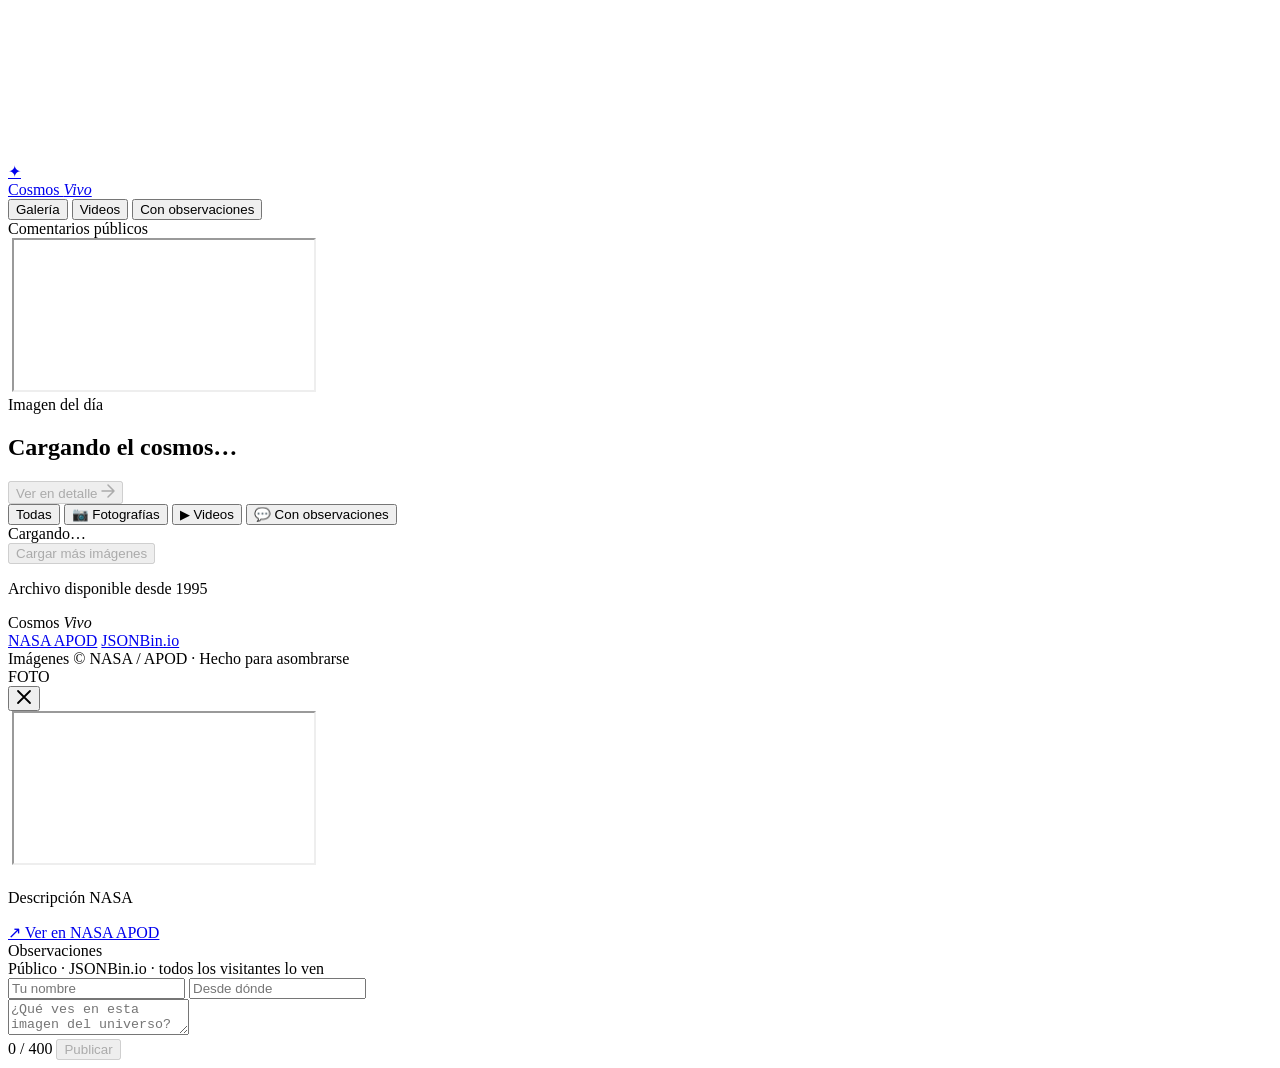
==== commit 52b6a3b5: "Add files via upload" ====
--- a/index.html
+++ b/index.html
@@ -1,1144 +1,174 @@
 <!DOCTYPE html>
 <html lang="es">
 <head>
-<meta charset="UTF-8">
-<meta name="viewport" content="width=device-width, initial-scale=1.0">
-<title>Cosmos Vivo — Galería NASA</title>
-<link rel="preconnect" href="https://fonts.googleapis.com">
-<link rel="preconnect" href="https://fonts.gstatic.com" crossorigin>
-<link href="https://fonts.googleapis.com/css2?family=DM+Serif+Display:ital@0;1&family=Inter:wght@300;400;500;600&family=JetBrains+Mono:wght@400;500&display=swap" rel="stylesheet">
-<style>
-*,*::before,*::after{box-sizing:border-box;margin:0;padding:0}
-html{font-size:16px;scroll-behavior:smooth;-webkit-font-smoothing:antialiased}
-:root{
-  --ink:#0b0c14;--ink2:#10111e;--ink3:#171829;
-  --plate:#1e1f32;--plate2:#252640;
-  --rule:rgba(255,255,255,.07);--rule2:rgba(255,255,255,.13);
-  --gold:#c9a84c;--goldl:#e8c878;--goldd:#a07830;
-  --txt:#dcdee8;--txt2:#8890a8;--txt3:#555a72;
-  --white:#fff;--ok:#4caf82;--err:#e05555;
-  --fd:'DM Serif Display',Georgia,serif;
-  --fb:'Inter',system-ui,sans-serif;
-  --fm:'JetBrains Mono',monospace;
-  --r:8px;--rl:16px;--rxl:22px;
-  --ease:cubic-bezier(.4,0,.2,1);
-}
-body{font-family:var(--fb);background:var(--ink);color:var(--txt);min-height:100vh;overflow-x:hidden}
+  <meta charset="UTF-8">
+  <meta name="viewport" content="width=device-width, initial-scale=1.0">
+  <meta name="description" content="Cosmos Vivo — Galería astronómica NASA APOD. Explora imágenes y videos del universo, descárgalos y deja tu observación.">
+  <meta name="theme-color" content="#0b0c18">
+  <meta name="robots" content="index, follow">
 
-/* FONDO */
-#atmo{position:fixed;inset:0;z-index:0;pointer-events:none;
-  background:radial-gradient(ellipse 80% 50% at 50% -5%,rgba(201,168,76,.06) 0%,transparent 60%),
-             radial-gradient(ellipse 50% 40% at 90% 100%,rgba(80,100,200,.06) 0%,transparent 55%)}
-#stars{position:fixed;inset:0;z-index:0;pointer-events:none;opacity:.4}
+  <!-- Open Graph -->
+  <meta property="og:type" content="website">
+  <meta property="og:title" content="Cosmos Vivo — Galería NASA APOD">
+  <meta property="og:description" content="Explora el archivo astronómico diario de la NASA. Fotos, videos y observaciones de la comunidad.">
 
-/* TOPBAR */
-#topbar{
-  position:sticky;top:0;z-index:200;
-  display:flex;align-items:center;justify-content:space-between;
-  padding:0 2.5rem;height:58px;
-  background:rgba(11,12,20,.93);backdrop-filter:blur(24px);
-  border-bottom:1px solid var(--rule);
-}
-.brand{display:flex;align-items:center;gap:.6rem;text-decoration:none}
-.brand-ico{width:28px;height:28px;border:1.5px solid var(--gold);border-radius:50%;
-  display:flex;align-items:center;justify-content:center;font-size:.85rem;color:var(--gold)}
-.brand-nm{font-family:var(--fd);font-size:1.1rem;color:var(--white)}
-.brand-nm b{color:var(--gold);font-weight:400}
-.topbar-right{font-family:var(--fm);font-size:.6rem;color:var(--txt3);
-  border:1px solid var(--rule2);padding:.2rem .55rem;border-radius:var(--r)}
-.topbar-right b{color:var(--gold)}
+  <!-- Favicon inline: estrella dorada -->
+  <link rel="icon" href="data:image/svg+xml,%3Csvg xmlns='http://www.w3.org/2000/svg' viewBox='0 0 100 100'%3E%3Crect width='100' height='100' rx='22' fill='%230b0c18'/%3E%3Ctext x='50' y='68' font-size='58' text-anchor='middle' fill='%23c9a84c'%3E%E2%9C%A6%3C/text%3E%3C/svg%3E">
 
-/* BARRA PÚBLICA */
-#pubbar{
-  position:relative;z-index:1;display:flex;align-items:center;gap:.65rem;
-  padding:.5rem 2.5rem;background:rgba(76,175,130,.07);
-  border-bottom:1px solid rgba(76,175,130,.18);
-}
-.pdot{width:7px;height:7px;border-radius:50%;background:var(--ok);
-  box-shadow:0 0 6px var(--ok);flex-shrink:0;animation:blink 2s ease infinite}
-@keyframes blink{0%,100%{opacity:1}50%{opacity:.3}}
-.ptxt{font-family:var(--fm);font-size:.6rem;color:var(--txt2)}
-.ptxt b{color:#6fcfa8}
-
-/* HERO */
-#hero{
-  position:relative;z-index:1;
-  display:grid;grid-template-columns:1.15fr .85fr;
-  min-height:60vh;border-bottom:1px solid var(--rule);overflow:hidden;
-}
-.hero-media{position:relative;overflow:hidden;background:var(--ink3);border-right:1px solid var(--rule)}
-
-/* SHIMMER HERO — usa ::before para NO tapar la imagen */
-.hero-media::before{
-  content:'';position:absolute;inset:0;z-index:2;
-  background:linear-gradient(90deg,var(--plate) 0%,var(--plate2) 50%,var(--plate) 100%);
-  background-size:300% 100%;animation:sh 1.6s ease infinite;
-  transition:opacity .5s ease;pointer-events:none;
-}
-.hero-media.loaded::before{opacity:0}
-@keyframes sh{0%{background-position:100% 0}100%{background-position:-100% 0}}
-
-/* IMAGEN HERO — z-index:3 para estar ENCIMA del shimmer */
-#hero-img{
-  position:absolute;inset:0;width:100%;height:100%;
-  object-fit:cover;display:block;
-  z-index:3;
-  opacity:0;transition:opacity .5s ease;
-}
-#hero-img.show{opacity:1}
-
-/* VIDEO HERO — iframe YouTube, z-index:3 */
-#hero-vid{
-  position:absolute;inset:0;width:100%;height:100%;
-  border:none;z-index:3;display:none;
-}
-/* Overlay decorativo encima de ambos */
-.hero-media-overlay{
-  position:absolute;inset:0;z-index:4;pointer-events:none;
-  background:linear-gradient(to right,transparent 55%,var(--ink2) 98%),
-             linear-gradient(to top,rgba(11,12,20,.45) 0%,transparent 35%);
-}
-
-.hero-text{
-  padding:3.5rem 2.5rem 3rem;
-  display:flex;flex-direction:column;justify-content:center;
-  position:relative;z-index:1;
-}
-.hero-kicker{font-family:var(--fm);font-size:.6rem;letter-spacing:.22em;text-transform:uppercase;
-  color:var(--gold);margin-bottom:1.1rem;display:flex;align-items:center;gap:.45rem}
-.hero-kicker::before{content:'';width:18px;height:1px;background:var(--gold);opacity:.6}
-.hero-date{font-family:var(--fm);font-size:.68rem;color:var(--txt3);margin-bottom:.5rem}
-.hero-title{font-family:var(--fd);font-size:clamp(1.5rem,2.3vw,2.1rem);
-  color:var(--white);line-height:1.15;margin-bottom:.7rem}
-.hero-credit{font-size:.72rem;color:var(--txt3);font-style:italic;margin-bottom:1.1rem}
-.hero-desc{font-size:.84rem;line-height:1.78;color:var(--txt2);
-  display:-webkit-box;-webkit-line-clamp:6;-webkit-box-orient:vertical;overflow:hidden;
-  margin-bottom:1.6rem}
-.hero-btns{display:flex;gap:.55rem;flex-wrap:wrap}
-.hbtn{display:inline-flex;align-items:center;gap:.35rem;padding:.48rem 1.1rem;
-  border-radius:var(--r);font-family:var(--fb);font-size:.78rem;font-weight:500;
-  cursor:pointer;text-decoration:none;border:none;transition:all 180ms var(--ease)}
-.hbtn-p{background:var(--gold);color:var(--ink)}.hbtn-p:hover{background:var(--goldl)}
-.hbtn-s{background:transparent;border:1px solid var(--rule2);color:var(--txt2)}
-.hbtn-s:hover{border-color:var(--gold);color:var(--goldl)}
-
-/* TOOLBAR */
-#gtool{
-  position:relative;z-index:1;display:flex;align-items:center;justify-content:space-between;
-  padding:.9rem 2.5rem;border-bottom:1px solid var(--rule);background:var(--ink2);
-  gap:1rem;flex-wrap:wrap;
-}
-.fc{display:flex;gap:.35rem;flex-wrap:wrap}
-.chip{font-size:.72rem;font-weight:500;letter-spacing:.05em;padding:.3rem .8rem;
-  border-radius:20px;border:1px solid var(--rule2);color:var(--txt2);background:transparent;
-  cursor:pointer;font-family:var(--fb);transition:all 180ms var(--ease)}
-.chip:hover{border-color:var(--goldd);color:var(--goldl)}
-.chip.on{background:var(--gold);color:var(--ink);border-color:var(--gold);font-weight:600}
-.gcount{font-family:var(--fm);font-size:.68rem;color:var(--txt3)}
-.gcount b{color:var(--gold)}
-
-/* GALERÍA */
-#gwrap{position:relative;z-index:1;padding:2rem 2.5rem;background:var(--ink)}
-
-/* Grid 3 columnas fijas — NO CSS columns (causa problemas con lazy load) */
-#ggrid{
-  display:grid;
-  grid-template-columns:repeat(3,1fr);
-  gap:1rem;
-}
-@media(max-width:820px){#ggrid{grid-template-columns:repeat(2,1fr)}}
-@media(max-width:520px){#ggrid{grid-template-columns:1fr}}
-
-/* CARD */
-.gc{
-  border-radius:var(--rl);overflow:hidden;
-  background:var(--plate);border:1px solid var(--rule);
-  cursor:pointer;
-  transition:transform 180ms var(--ease),border-color 180ms,box-shadow 180ms;
-  box-shadow:0 2px 10px rgba(0,0,0,.35);
-  display:flex;flex-direction:column;
-}
-.gc:hover{
-  transform:translateY(-4px);
-  border-color:rgba(201,168,76,.35);
-  box-shadow:0 10px 36px rgba(0,0,0,.5),0 0 0 1px rgba(201,168,76,.1);
-}
-
-/* ══════════════════════════════════
-   CONTENEDOR DE IMAGEN EN CARD
-   
-   ARQUITECTURA CORRECTA:
-   - .card-img es el contenedor (posición relative)
-   - ::before = shimmer, z-index:1
-   - img = imagen real, z-index:2 (ENCIMA del shimmer)
-   - ::after = overlay hover, z-index:3
-   
-   Cuando img carga → añadir clase .loaded al contenedor
-   → shimmer desaparece (opacity:0)
-══════════════════════════════════ */
-.card-img{
-  position:relative;
-  overflow:hidden;
-  background:var(--ink3);
-  height:190px;   /* altura fija para grid uniforme */
-  flex-shrink:0;
-}
-/* Shimmer — z-index:1, DETRÁS de la imagen */
-.card-img::before{
-  content:'';
-  position:absolute;inset:0;z-index:1;
-  background:linear-gradient(90deg,var(--plate) 0%,var(--plate2) 50%,var(--plate) 100%);
-  background-size:300% 100%;
-  animation:sh 1.6s ease infinite;
-  transition:opacity .4s ease;
-}
-.card-img.loaded::before{opacity:0}
-
-/* Imagen — z-index:2, SIEMPRE ENCIMA del shimmer */
-.card-img img{
-  position:absolute;inset:0;
-  width:100%;height:100%;
-  object-fit:cover;
-  display:block;
-  z-index:2;
-  /* Sin opacity:0 — la imagen es visible en cuanto carga */
-}
-/* Icono play para videos — z-index:4 */
-.card-play{
-  position:absolute;inset:0;z-index:4;
-  display:flex;align-items:center;justify-content:center;
-  pointer-events:none;
-}
-.play-btn{
-  width:52px;height:52px;border-radius:50%;
-  background:rgba(201,168,76,.22);border:2px solid var(--gold);
-  display:flex;align-items:center;justify-content:center;
-  font-size:1.25rem;color:var(--gold);
-  backdrop-filter:blur(8px);
-}
-/* Overlay hover — z-index:3 */
-.card-img::after{
-  content:'';position:absolute;inset:0;z-index:3;
-  background:linear-gradient(to top,rgba(11,12,20,.6) 0%,transparent 45%);
-  opacity:0;transition:opacity 180ms;pointer-events:none;
-}
-.gc:hover .card-img::after{opacity:1}
-
-/* Badges */
-.card-badge{
-  position:absolute;top:.6rem;left:.6rem;z-index:5;
-  font-family:var(--fm);font-size:.55rem;font-weight:500;letter-spacing:.14em;
-  text-transform:uppercase;padding:.18rem .46rem;border-radius:4px;
-  background:rgba(11,12,20,.8);border:1px solid rgba(255,255,255,.12);
-  color:rgba(255,255,255,.8);backdrop-filter:blur(6px);
-}
-.card-badge.v{color:var(--goldl);border-color:rgba(201,168,76,.35)}
-.card-obs{
-  position:absolute;top:.6rem;right:.6rem;z-index:5;
-  font-family:var(--fm);font-size:.57rem;font-weight:600;
-  background:rgba(201,168,76,.92);color:var(--ink);
-  padding:.18rem .46rem;border-radius:4px;display:none;
-}
-
-/* Body card */
-.card-body{padding:.88rem 1rem 1rem;flex:1;display:flex;flex-direction:column}
-.card-date{font-family:var(--fm);font-size:.58rem;color:var(--gold);
-  letter-spacing:.15em;text-transform:uppercase;margin-bottom:.4rem}
-.card-title{font-family:var(--fd);font-size:.96rem;line-height:1.3;
-  color:var(--white);margin-bottom:.42rem;flex:1;
-  display:-webkit-box;-webkit-line-clamp:2;-webkit-box-orient:vertical;overflow:hidden}
-.card-exc{font-size:.75rem;line-height:1.6;color:var(--txt2);
-  display:-webkit-box;-webkit-line-clamp:2;-webkit-box-orient:vertical;overflow:hidden;
-  margin-bottom:.8rem}
-.card-foot{display:flex;align-items:center;justify-content:space-between;
-  padding-top:.68rem;border-top:1px solid var(--rule);margin-top:auto}
-.card-cta{font-family:var(--fm);font-size:.6rem;color:var(--gold);
-  display:flex;align-items:center;gap:.22rem;letter-spacing:.1em;text-transform:uppercase}
-.card-arr{display:inline-block;transition:transform .18s}
-.gc:hover .card-arr{transform:translateX(4px)}
-.card-cred{font-size:.6rem;color:var(--txt3);max-width:120px;
-  overflow:hidden;text-overflow:ellipsis;white-space:nowrap}
-
-/* SKELETON */
-.sk{border-radius:var(--rl);overflow:hidden;border:1px solid var(--rule);background:var(--plate)}
-.sk-img{height:190px;
-  background:linear-gradient(90deg,var(--plate) 0%,var(--plate2) 50%,var(--plate) 100%);
-  background-size:300% 100%;animation:sh 1.6s ease infinite}
-.sk-body{padding:.88rem 1rem 1rem}
-.sk-line{border-radius:4px;margin-bottom:.45rem;
-  background:linear-gradient(90deg,var(--plate) 0%,var(--plate2) 50%,var(--plate) 100%);
-  background-size:300% 100%;animation:sh 1.6s ease infinite}
-
-/* LOAD MORE */
-#morewrap{text-align:center;padding:1.75rem 0 3rem;position:relative;z-index:1;background:var(--ink)}
-#btnmore{background:transparent;border:1px solid var(--rule2);color:var(--txt2);
-  padding:.65rem 2rem;border-radius:var(--r);font-family:var(--fb);font-size:.8rem;
-  font-weight:500;cursor:pointer;transition:all 180ms var(--ease);letter-spacing:.04em}
-#btnmore:hover:not(:disabled){border-color:var(--goldd);color:var(--goldl)}
-#btnmore:disabled{opacity:.3;cursor:not-allowed}
-
-/* MODAL */
-#mwrap{
-  display:none;position:fixed;inset:0;z-index:500;
-  align-items:flex-start;justify-content:center;
-  padding:1.5rem;background:rgba(5,5,12,.92);
-  backdrop-filter:blur(20px);overflow-y:auto;
-}
-#mwrap.open{display:flex}
-#mbox{
-  width:100%;max-width:1060px;background:var(--ink2);
-  border:1px solid var(--rule2);border-radius:var(--rxl);
-  overflow:hidden;box-shadow:0 24px 80px rgba(0,0,0,.8);
-  animation:mIn .25s var(--ease);margin:auto;
-}
-@keyframes mIn{from{opacity:0;transform:translateY(22px)}to{opacity:1;transform:none}}
-
-.m-top{display:flex;align-items:center;justify-content:space-between;
-  padding:.75rem 1.4rem;border-bottom:1px solid var(--rule);background:var(--ink3)}
-.m-top-l{display:flex;align-items:center;gap:.5rem;overflow:hidden;min-width:0}
-.m-badge{font-family:var(--fm);font-size:.56rem;letter-spacing:.16em;text-transform:uppercase;
-  color:var(--gold);border:1px solid rgba(201,168,76,.3);padding:.15rem .44rem;
-  border-radius:4px;flex-shrink:0}
-.m-topname{font-family:var(--fd);font-size:.9rem;color:var(--txt2);
-  overflow:hidden;text-overflow:ellipsis;white-space:nowrap}
-.m-close{width:32px;height:32px;border-radius:50%;background:var(--plate);
-  border:1px solid var(--rule2);color:var(--txt2);font-size:1.05rem;
-  cursor:pointer;display:flex;align-items:center;justify-content:center;
-  transition:all 180ms;flex-shrink:0}
-.m-close:hover{background:var(--plate2);color:var(--white)}
-
-/* Hero del modal */
-.m-hero{
-  position:relative;background:var(--ink3);
-  display:flex;align-items:center;justify-content:center;
-  min-height:200px;overflow:hidden;
-}
-/* Spinner — z-index:10 */
-.m-spin{
-  position:absolute;inset:0;z-index:10;
-  display:flex;align-items:center;justify-content:center;
-  background:var(--ink3);transition:opacity .3s ease;
-}
-.m-spin.off{opacity:0;pointer-events:none}
-.ring{width:40px;height:40px;border:3px solid var(--rule2);
-  border-top-color:var(--gold);border-radius:50%;animation:spin .85s linear infinite}
-@keyframes spin{to{transform:rotate(360deg)}}
-
-/* Imagen HD modal — z-index:2 */
-#mimg{
-  width:100%;max-height:55vh;object-fit:contain;
-  display:block;background:var(--ink3);
-  position:relative;z-index:2;
-}
-
-/* iframe YouTube modal — z-index:2 */
-#mframe{
-  width:100%;aspect-ratio:16/9;
-  border:none;display:none;
-  position:relative;z-index:2;
-}
-
-/* Paleta colores */
-#mpal{height:5px;display:flex;position:relative;z-index:3}
-.pw{flex:1;transition:background 1s ease}
-
-/* 2 columnas */
-.m-body{display:grid;grid-template-columns:1fr 350px}
-@media(max-width:740px){.m-body{grid-template-columns:1fr}}
-
-/* Info */
-.m-info{padding:1.6rem 1.8rem;border-right:1px solid var(--rule);overflow-y:auto;max-height:420px}
-@media(max-width:740px){.m-info{border-right:none;border-bottom:1px solid var(--rule);max-height:none}}
-.m-info::-webkit-scrollbar{width:3px}
-.m-info::-webkit-scrollbar-thumb{background:var(--rule2);border-radius:2px}
-.m-date{font-family:var(--fm);font-size:.58rem;color:var(--gold);letter-spacing:.2em;
-  text-transform:uppercase;margin-bottom:.5rem}
-.m-title{font-family:var(--fd);font-size:1.55rem;line-height:1.15;
-  color:var(--white);margin-bottom:.5rem}
-.m-credit{font-size:.72rem;color:var(--txt3);font-style:italic;
-  margin-bottom:1.1rem;padding-bottom:1.1rem;border-bottom:1px solid var(--rule)}
-.m-lbl{font-family:var(--fm);font-size:.54rem;letter-spacing:.2em;
-  text-transform:uppercase;color:var(--txt3);margin-bottom:.5rem}
-.m-desc{font-size:.87rem;line-height:1.8;color:var(--txt2);margin-bottom:1.2rem}
-.m-acts{display:flex;gap:.5rem;flex-wrap:wrap}
-.m-btn{display:inline-flex;align-items:center;gap:.35rem;padding:.42rem 1rem;
-  border-radius:var(--r);font-family:var(--fb);font-size:.76rem;font-weight:500;
-  cursor:pointer;text-decoration:none;border:none;transition:all 180ms var(--ease)}
-.m-btn-dl{background:var(--gold);color:var(--ink)}.m-btn-dl:hover{background:var(--goldl)}
-.m-btn-ext{background:transparent;border:1px solid var(--rule2);color:var(--txt2)}
-.m-btn-ext:hover{border-color:var(--gold);color:var(--goldl)}
-
-/* Chat */
-.m-chat{display:flex;flex-direction:column;background:var(--ink3)}
-.ch-hdr{padding:.75rem 1.15rem;border-bottom:1px solid var(--rule);
-  display:flex;align-items:center;justify-content:space-between;flex-shrink:0}
-.ch-lbl{font-family:var(--fm);font-size:.56rem;letter-spacing:.2em;
-  text-transform:uppercase;color:var(--txt3)}
-.ch-ct{font-family:var(--fm);font-size:.58rem;font-weight:600;
-  background:var(--gold);color:var(--ink);padding:.14rem .44rem;border-radius:4px;display:none}
-.ch-pub{padding:.4rem 1.15rem;font-family:var(--fm);font-size:.56rem;
-  border-bottom:1px solid var(--rule);display:flex;align-items:center;gap:.4rem;flex-shrink:0}
-.sdot{width:5px;height:5px;border-radius:50%;background:var(--ok);flex-shrink:0}
-.slab{color:var(--txt3)}
-.ch-feed{flex:1;overflow-y:auto;padding:.8rem 1.1rem;
-  display:flex;flex-direction:column;gap:.65rem;
-  min-height:140px;max-height:240px}
-.ch-feed::-webkit-scrollbar{width:3px}
-.ch-feed::-webkit-scrollbar-thumb{background:var(--rule2);border-radius:2px}
-.msg{background:var(--plate);border:1px solid var(--rule);
-  border-radius:9px;padding:.68rem .85rem;animation:mi .2s ease}
-@keyframes mi{from{opacity:0;transform:translateY(4px)}to{opacity:1;transform:none}}
-.msg.hi{border-color:rgba(201,168,76,.5)}
-.msg-h{display:flex;align-items:center;gap:.45rem;margin-bottom:.35rem;flex-wrap:wrap}
-.msg-av{width:24px;height:24px;border-radius:50%;background:var(--goldd);
-  font-size:.58rem;font-weight:700;color:var(--ink);
-  display:flex;align-items:center;justify-content:center;flex-shrink:0}
-.msg-nm{font-size:.77rem;font-weight:600;color:var(--txt)}
-.msg-fr{font-size:.64rem;color:var(--txt3)}
-.msg-wh{font-family:var(--fm);font-size:.56rem;color:var(--txt3);margin-left:auto}
-.msg-bd{font-size:.82rem;line-height:1.68;color:var(--txt2);
-  word-break:break-word;white-space:pre-wrap}
-.ch-empty{text-align:center;padding:1.8rem .5rem;font-size:.8rem;
-  color:var(--txt3);font-style:italic;line-height:1.7}
-.ch-frm{padding:.8rem 1.1rem 1rem;border-top:1px solid var(--rule);flex-shrink:0}
-.frow{display:flex;gap:.4rem;margin-bottom:.4rem}
-.fi{flex:1;background:var(--plate);border:1px solid var(--rule2);color:var(--txt);
-  padding:.42rem .68rem;border-radius:var(--r);font-family:var(--fb);font-size:.78rem;
-  outline:none;transition:border-color 180ms;min-width:0}
-.fi:focus{border-color:var(--goldd)}.fi::placeholder{color:var(--txt3)}
-.fi-ta{width:100%;resize:none;min-height:70px;margin-bottom:.4rem}
-.frm-foot{display:flex;align-items:center;justify-content:space-between}
-.fch{font-family:var(--fm);font-size:.58rem;color:var(--txt3)}
-.fch.nr{color:#e0a500}.fch.ov{color:var(--err)}
-.btn-pub{background:var(--gold);border:none;color:var(--ink);font-family:var(--fb);
-  font-size:.77rem;font-weight:600;padding:.4rem 1.1rem;border-radius:var(--r);
-  cursor:pointer;transition:all 180ms var(--ease)}
-.btn-pub:hover:not(:disabled){background:var(--goldl)}
-.btn-pub:active{transform:scale(.97)}
-.btn-pub:disabled{opacity:.3;cursor:not-allowed}
-
-/* TOAST */
-#toast{position:fixed;bottom:1.75rem;left:50%;
-  transform:translateX(-50%) translateY(16px);
-  background:var(--plate2);border:1px solid var(--rule2);
-  color:var(--txt);font-size:.8rem;padding:.58rem 1.3rem;
-  border-radius:var(--r);z-index:9999;opacity:0;
-  transition:all .28s ease;pointer-events:none;
-  white-space:nowrap;box-shadow:0 8px 28px rgba(0,0,0,.5)}
-#toast.show{opacity:1;transform:translateX(-50%) translateY(0)}
-
-/* FOOTER */
-#footer{position:relative;z-index:1;padding:1.5rem 2.5rem;
-  border-top:1px solid var(--rule);
-  display:flex;align-items:center;justify-content:space-between;
-  background:var(--ink2);flex-wrap:wrap;gap:.5rem}
-.fbr{font-family:var(--fd);font-size:.9rem;color:var(--txt2)}.fbr b{color:var(--gold);font-weight:400}
-.fnt{font-family:var(--fm);font-size:.58rem;color:var(--txt3)}
-.fnt a{color:var(--goldd);text-decoration:none}.fnt a:hover{color:var(--gold)}
-
-/* RESPONSIVE */
-@media(max-width:900px){
-  #hero{grid-template-columns:1fr}.hero-media{min-height:42vw}
-  .hero-text{padding:2.5rem 1.75rem 2rem}
-  #gwrap{padding:1.5rem}#gtool{padding:.9rem 1.5rem}
-  #topbar{padding:0 1.25rem}#pubbar{padding:.5rem 1.25rem}
-  #footer{padding:1.25rem}
-}
-@media(max-width:520px){#mwrap{padding:.4rem}.m-info{padding:1.1rem}.m-title{font-size:1.25rem}}
-#auxcv{display:none}
-</style>
+  <title>Cosmos Vivo — NASA APOD</title>
+  <link rel="preconnect" href="https://fonts.googleapis.com">
+  <link rel="preconnect" href="https://fonts.gstatic.com" crossorigin>
+  <link href="https://fonts.googleapis.com/css2?family=DM+Serif+Display:ital@0;1&family=Inter:wght@300;400;500;600&family=JetBrains+Mono:wght@400;500&display=swap" rel="stylesheet">
+  <link rel="stylesheet" href="css/main.css">
 </head>
 <body>
+
+<!-- Fondo -->
+<canvas id="stars-canvas"></canvas>
+<canvas id="palette-canvas" style="display:none"></canvas>
 <div id="atmo"></div>
-<canvas id="stars"></canvas>
-<canvas id="auxcv"></canvas>
 
 <!-- TOPBAR -->
 <header id="topbar">
-  <a class="brand" href="#"><div class="brand-ico">✦</div><div class="brand-nm">Cosmos <b>Vivo</b></div></a>
-  <div class="topbar-right">NASA APOD · <b id="bardate"></b></div>
+  <a class="brand" href="index.html">
+    <div class="brand-icon">✦</div>
+    <div class="brand-name">Cosmos <em>Vivo</em></div>
+  </a>
+  <nav class="topbar-nav">
+    <button class="nav-link" data-scroll="gallery">Galería</button>
+    <button class="nav-link" data-filter="video">Videos</button>
+    <button class="nav-link" data-filter="commented">Con observaciones</button>
+  </nav>
+  <div class="topbar-right">
+    <span class="live-badge"><span class="live-dot"></span>Comentarios públicos</span>
+    <span class="topbar-date" id="topbar-date"></span>
+  </div>
 </header>
-
-<!-- BARRA PÚBLICA -->
-<div id="pubbar">
-  <div class="pdot"></div>
-  <div class="ptxt"><b>Comentarios públicos activos</b> · cualquier visitante puede publicar y leer observaciones en tiempo real</div>
-</div>
 
 <!-- HERO -->
 <section id="hero">
   <div class="hero-media" id="hero-media">
-    <img id="hero-img" src="" alt="">
-    <iframe id="hero-vid" allowfullscreen allow="autoplay; encrypted-media; picture-in-picture"></iframe>
-    <div class="hero-media-overlay"></div>
+    <div class="hero-shimmer" id="hero-shimmer"></div>
+    <img id="hero-img" src="" alt="" aria-hidden="true" fetchpriority="high">
+    <iframe id="hero-frame" allow="autoplay; encrypted-media; picture-in-picture" allowfullscreen title="Video del día NASA APOD"></iframe>
+    <div class="hero-overlay"></div>
   </div>
-  <div class="hero-text">
-    <div class="hero-kicker">Imagen del día</div>
-    <div class="hero-date" id="hero-date">Cargando…</div>
-    <div class="hero-title" id="hero-title"></div>
-    <div class="hero-credit" id="hero-credit"></div>
-    <div class="hero-desc" id="hero-desc"></div>
-    <div class="hero-btns">
-      <button class="hbtn hbtn-p" onclick="openHeroModal()">Ver en detalle</button>
-      <button class="hbtn hbtn-s" id="hero-dl" style="display:none" onclick="heroDownload()">↓ Descargar imagen</button>
+  <div class="hero-info">
+    <div class="hero-eyebrow">
+      <span class="eyebrow-dot"></span>
+      <span id="hero-type-lbl">Imagen del día</span>
+      <span class="eyebrow-date" id="hero-date-lbl"></span>
+    </div>
+    <h1 class="hero-title" id="hero-title">Cargando el cosmos…</h1>
+    <p class="hero-credit" id="hero-credit"></p>
+    <p class="hero-desc" id="hero-desc"></p>
+    <div class="hero-actions">
+      <button class="btn-primary" id="hero-detail-btn" disabled>
+        Ver en detalle
+        <svg width="14" height="14" viewBox="0 0 14 14" fill="none"><path d="M1 7h12M7 1l6 6-6 6" stroke="currentColor" stroke-width="1.5" stroke-linecap="round" stroke-linejoin="round"/></svg>
+      </button>
+      <button class="btn-secondary" id="hero-download-btn" style="display:none">
+        <svg width="14" height="14" viewBox="0 0 14 14" fill="none"><path d="M7 1v8M3 6l4 4 4-4M1 12h12" stroke="currentColor" stroke-width="1.5" stroke-linecap="round" stroke-linejoin="round"/></svg>
+        Descargar
+      </button>
     </div>
   </div>
 </section>
 
-<!-- TOOLBAR -->
-<div id="gtool">
-  <div class="fc">
-    <button class="chip on" data-f="all">Todas</button>
-    <button class="chip" data-f="image">Fotografías</button>
-    <button class="chip" data-f="video">Videos</button>
-    <button class="chip" data-f="commented">Con observaciones</button>
+<!-- GALERÍA -->
+<section id="gallery-section">
+  <div class="gallery-toolbar" id="gallery-toolbar">
+    <div class="filter-chips" id="filter-chips">
+      <button class="filter-chip active" data-f="all">Todas</button>
+      <button class="filter-chip" data-f="image">📷 Fotografías</button>
+      <button class="filter-chip" data-f="video">▶ Videos</button>
+      <button class="filter-chip" data-f="commented">💬 Con observaciones</button>
+    </div>
+    <span class="gallery-count" id="gallery-count">Cargando…</span>
   </div>
-  <div class="gcount" id="gcount">Cargando…</div>
-</div>
 
-<!-- GALERÍA -->
-<div id="gwrap"><div id="ggrid"></div></div>
-<div id="morewrap"><button id="btnmore" disabled>Cargar más imágenes</button></div>
+  <div class="gallery-wrap">
+    <div class="gallery-grid" id="gallery-grid"></div>
+  </div>
+
+  <div class="loadmore-wrap">
+    <button class="btn-loadmore" id="btn-more" disabled>Cargar más imágenes</button>
+    <p class="loadmore-hint">Archivo disponible desde 1995</p>
+  </div>
+</section>
 
 <!-- FOOTER -->
-<footer id="footer">
-  <div class="fbr">Cosmos <b>Vivo</b></div>
-  <div class="fnt">Imágenes © <a href="https://apod.nasa.gov" target="_blank" rel="noopener noreferrer">NASA / APOD</a> · Hecho para asombrarse</div>
+<footer id="site-footer">
+  <div class="footer-brand">Cosmos <em>Vivo</em></div>
+  <div class="footer-links">
+    <a href="https://apod.nasa.gov" target="_blank" rel="noopener noreferrer">NASA APOD</a>
+    <a href="https://jsonbin.io" target="_blank" rel="noopener noreferrer">JSONBin.io</a>
+  </div>
+  <div class="footer-note">Imágenes © NASA / APOD · Hecho para asombrarse</div>
 </footer>
 
 <!-- MODAL -->
-<div id="mwrap" role="dialog" aria-modal="true">
-  <div id="mbox">
-    <div class="m-top">
-      <div class="m-top-l">
-        <div class="m-badge" id="mbadge">FOTO</div>
-        <div class="m-topname" id="mtopname"></div>
+<div id="modal" role="dialog" aria-modal="true" aria-label="Detalle de imagen">
+  <div id="modal-box">
+    <div class="modal-topbar">
+      <div class="modal-topbar-left">
+        <span class="modal-badge" id="modal-badge">FOTO</span>
+        <span class="modal-ttitle" id="modal-ttitle"></span>
       </div>
-      <button class="m-close" id="mclose">×</button>
+      <button class="modal-close" id="modal-close" aria-label="Cerrar">
+        <svg width="16" height="16" viewBox="0 0 16 16" fill="none"><path d="M2 2l12 12M14 2L2 14" stroke="currentColor" stroke-width="1.8" stroke-linecap="round"/></svg>
+      </button>
     </div>
-    <div class="m-hero">
-      <div class="m-spin" id="mspin"><div class="ring"></div></div>
-      <img id="mimg" alt="">
-      <iframe id="mframe" allow="autoplay; encrypted-media; picture-in-picture" allowfullscreen></iframe>
-      <div id="mpal"></div>
+
+    <div class="modal-media" id="modal-media">
+      <div class="modal-spin" id="modal-spin"><div class="ring"></div></div>
+      <img id="modal-img" alt="">
+      <iframe id="modal-frame" allow="autoplay; encrypted-media; picture-in-picture" allowfullscreen title="Video NASA APOD"></iframe>
+      <div class="palette-bar" id="palette-bar"></div>
     </div>
-    <div class="m-body">
-      <div class="m-info">
-        <div class="m-date" id="mdate"></div>
-        <h2 class="m-title" id="mtitle"></h2>
-        <div class="m-credit" id="mcredit"></div>
-        <div class="m-lbl">Descripción NASA</div>
-        <p class="m-desc" id="mdesc"></p>
-        <div class="m-acts">
-          <button class="m-btn m-btn-dl" id="mbtn-dl" style="display:none">↓ Descargar imagen</button>
-          <a class="m-btn m-btn-ext" id="mbtn-ext" href="#" target="_blank" rel="noopener noreferrer">↗ Ver en NASA APOD</a>
+
+    <div class="modal-body">
+      <div class="modal-info" id="modal-info">
+        <span class="modal-date" id="modal-date"></span>
+        <h2 class="modal-title" id="modal-title"></h2>
+        <p class="modal-credit" id="modal-credit"></p>
+        <div class="modal-desc-lbl">Descripción NASA</div>
+        <p class="modal-desc" id="modal-desc"></p>
+        <div class="modal-acts">
+          <button class="btn-primary" id="modal-dl-btn" style="display:none">
+            <svg width="14" height="14" viewBox="0 0 14 14" fill="none"><path d="M7 1v8M3 6l4 4 4-4M1 12h12" stroke="currentColor" stroke-width="1.5" stroke-linecap="round" stroke-linejoin="round"/></svg>
+            Descargar imagen
+          </button>
+          <a class="btn-secondary" id="modal-apod-link" href="#" target="_blank" rel="noopener noreferrer">↗ Ver en NASA APOD</a>
         </div>
       </div>
-      <div class="m-chat">
-        <div class="ch-hdr"><div class="ch-lbl">Observaciones</div><div class="ch-ct" id="chct"></div></div>
-        <div class="ch-pub"><div class="sdot"></div><div class="slab">Público · JSONBin.io · visible para todos</div></div>
-        <div class="ch-feed" id="chfeed"></div>
-        <div class="ch-frm">
-          <div class="frow">
-            <input type="text" id="fname" class="fi" placeholder="Tu nombre" maxlength="40" autocomplete="off">
-            <input type="text" id="floc" class="fi" placeholder="Desde dónde" maxlength="50" autocomplete="off">
+
+      <div class="modal-chat">
+        <div class="chat-hdr">
+          <span class="chat-hdr-lbl">Observaciones</span>
+          <span class="chat-count" id="chat-count" style="display:none"></span>
+        </div>
+        <div class="chat-status">
+          <span class="status-dot ok"></span>
+          <span>Público · JSONBin.io · todos los visitantes lo ven</span>
+        </div>
+        <div class="chat-feed" id="chat-feed"></div>
+        <form class="chat-form" id="chat-form" onsubmit="return false">
+          <div class="chat-form-row">
+            <input type="text" id="chat-name" class="chat-input" placeholder="Tu nombre" maxlength="40" autocomplete="off" required>
+            <input type="text" id="chat-loc" class="chat-input" placeholder="Desde dónde" maxlength="50" autocomplete="off">
           </div>
-          <textarea id="fmsg" class="fi fi-ta" placeholder="¿Qué ves en esta imagen del universo?" maxlength="400"></textarea>
-          <div class="frm-foot">
-            <span class="fch" id="fch">0 / 400</span>
-            <button class="btn-pub" id="bpub" disabled>Publicar</button>
+          <textarea id="chat-msg" class="chat-input chat-textarea" placeholder="¿Qué ves en esta imagen del universo?" maxlength="400"></textarea>
+          <div class="chat-form-footer">
+            <span class="char-count" id="char-count">0 / 400</span>
+            <button type="submit" class="btn-publish" id="btn-publish" disabled>Publicar</button>
           </div>
-        </div>
+        </form>
       </div>
     </div>
   </div>
 </div>
-<div id="toast"></div>
 
-<script>
-'use strict';
-/* ══════════════════════════════════════
-   CONFIG
-══════════════════════════════════════ */
-const NASA_KEY  = 'fjDwQd8eqFLzee5YdBeafvc3MdzoKeu4BUWMqpd7';
-const JBIN_MKEY = '$2a$10$oXwNHw2Q0iCrx1hSae7DquoGE/7Q8I6K3klYebxmRDlDv0LBy/6e';
-const JBIN_AKEY = '$2a$10$na/mRE9S.gnYi1aBp3Qi9uuF5ebMHpvlQWA3tO1jm1i/RVabNqaX';
-const JBIN_API  = 'https://api.jsonbin.io/v3';
-const MAX_CH    = 400;
-const PAGE_SZ   = 9;
-const MIN_DATE  = '1995-06-16';
-
-let BINS = (()=>{ try{ return JSON.parse(localStorage.getItem('cv_bins')||'{}'); }catch{ return {}; } })();
-const saveBins = () => localStorage.setItem('cv_bins', JSON.stringify(BINS));
-
-/* ══════════════════════════════════════
-   UTILS
-══════════════════════════════════════ */
-const $ = id => document.getElementById(id);
-const p2 = n => String(n).padStart(2,'0');
-const esc = s => String(s).replace(/&/g,'&amp;').replace(/</g,'&lt;').replace(/>/g,'&gt;').replace(/"/g,'&quot;');
-const ini = n => n.trim().split(/\s+/).slice(0,2).map(w=>w[0].toUpperCase()).join('')||'?';
-
-const today = () => {
-  const d = new Date();
-  return `${d.getFullYear()}-${p2(d.getMonth()+1)}-${p2(d.getDate())}`;
-};
-const fmtL = s => new Date(s+'T12:00:00').toLocaleDateString('es',{weekday:'long',day:'numeric',month:'long',year:'numeric'});
-const fmtS = s => new Date(s+'T12:00:00').toLocaleDateString('es',{day:'numeric',month:'short',year:'numeric'});
-const ago = ts => {
-  const s=(Date.now()-ts)/1e3;
-  if(s<60) return 'ahora mismo';
-  if(s<3600) return `hace ${~~(s/60)} min`;
-  if(s<86400) return `hace ${~~(s/3600)} h`;
-  const d=~~(s/86400);
-  return d<30 ? `hace ${d} día${d>1?'s':''}` : new Date(ts).toLocaleDateString('es',{day:'numeric',month:'short'});
-};
-
-/* ══════════════════════════════════════
-   ESTRELLAS
-══════════════════════════════════════ */
-(()=>{
-  const cv=$('stars'), cx=cv.getContext('2d');
-  let st=[];
-  const rz=()=>{
-    cv.width=innerWidth; cv.height=innerHeight;
-    st=Array.from({length:150},()=>({
-      x:Math.random()*cv.width, y:Math.random()*cv.height,
-      r:Math.random()*.8+.1, a:Math.random()*.4+.1, sp:Math.random()*.2+.04
-    }));
-  };
-  const dr=()=>{
-    cx.clearRect(0,0,cv.width,cv.height);
-    const t=Date.now()/1e3;
-    st.forEach(s=>{
-      cx.beginPath(); cx.arc(s.x,s.y,s.r,0,Math.PI*2);
-      cx.fillStyle=`rgba(255,255,255,${s.a*(0.5+0.5*Math.sin(t*s.sp+s.x*.01))})`;
-      cx.fill();
-    });
-    requestAnimationFrame(dr);
-  };
-  rz(); window.addEventListener('resize',rz); dr();
-})();
-
-$('bardate').textContent = new Date().toLocaleDateString('es',{day:'numeric',month:'short',year:'numeric'});
-
-/* ══════════════════════════════════════
-   EXTRAER ID YOUTUBE
-   Soporta todos los formatos conocidos:
-   watch?v=, embed/, youtu.be/, shorts/, live/
-══════════════════════════════════════ */
-function ytId(url){
-  if(!url) return null;
-  const m = url.match(
-    /(?:youtube\.com\/(?:watch\?(?:.*&)?v=|embed\/|shorts\/|live\/|v\/)|youtu\.be\/)([a-zA-Z0-9_-]{11})/
-  );
-  return m ? m[1] : null;
-}
-
-/* ══════════════════════════════════════
-   JSONBIN — COMENTARIOS PÚBLICOS
-══════════════════════════════════════ */
-async function jbinCreate(date){
-  const r=await fetch(`${JBIN_API}/b`,{
-    method:'POST',
-    headers:{
-      'Content-Type':'application/json',
-      'X-Master-Key':JBIN_MKEY,'X-Access-Key':JBIN_AKEY,
-      'X-Bin-Name':'apod_'+date,'X-Bin-Private':'false'
-    },
-    body:JSON.stringify({comments:[]})
-  });
-  if(!r.ok) throw new Error('create '+r.status);
-  const d=await r.json();
-  BINS[date]=d.metadata.id; saveBins();
-  return BINS[date];
-}
-
-async function jbinRead(bid){
-  const r=await fetch(`${JBIN_API}/b/${bid}/latest`);
-  if(!r.ok) throw new Error('read '+r.status);
-  return (await r.json()).record.comments||[];
-}
-
-async function jbinWrite(bid,comments){
-  const r=await fetch(`${JBIN_API}/b/${bid}`,{
-    method:'PUT',
-    headers:{'Content-Type':'application/json','X-Master-Key':JBIN_MKEY,'X-Access-Key':JBIN_AKEY},
-    body:JSON.stringify({comments})
-  });
-  if(!r.ok) throw new Error('write '+r.status);
-}
-
-async function loadComments(date){
-  if(!BINS[date]) return [];
-  try{ return await jbinRead(BINS[date]); }catch{ return []; }
-}
-
-async function postComment(date,obj){
-  let bid=BINS[date], list=[];
-  if(!bid){ bid=await jbinCreate(date); }
-  else{ list=await jbinRead(bid); }
-  list.unshift(obj);
-  await jbinWrite(bid,list);
-  return list;
-}
-
-/* ══════════════════════════════════════
-   PALETA DE COLOR
-══════════════════════════════════════ */
-function extractPalette(imgEl){
-  return new Promise(res=>{
-    const cv=$('auxcv'), cx=cv.getContext('2d');
-    cv.width=64; cv.height=36;
-    try{
-      cx.drawImage(imgEl,0,0,64,36);
-      const d=cx.getImageData(0,0,64,36).data, bk={};
-      for(let i=0;i<d.length;i+=12){
-        const r=Math.round(d[i]/48)*48, g=Math.round(d[i+1]/48)*48, b=Math.round(d[i+2]/48)*48;
-        const k=`${r},${g},${b}`; bk[k]=(bk[k]||0)+1;
-      }
-      res(Object.entries(bk).sort((a,b)=>b[1]-a[1]).slice(0,8)
-        .map(([k])=>{ const [r,g,b]=k.split(',').map(Number);
-          return '#'+[r,g,b].map(v=>v.toString(16).padStart(2,'0')).join(''); }));
-    }catch{ res([]); }
-  });
-}
-function showPalette(cols){
-  const bar=$('mpal'); bar.innerHTML='';
-  cols.forEach(h=>{ const s=document.createElement('div'); s.className='pw'; s.style.background=h; bar.appendChild(s); });
-}
-
-/* ══════════════════════════════════════
-   TOAST
-══════════════════════════════════════ */
-let toastT;
-function toast(m){ const t=$('toast'); t.textContent=m; t.className='show'; clearTimeout(toastT); toastT=setTimeout(()=>t.className='',2700); }
-
-/* ══════════════════════════════════════
-   DESCARGA DE IMAGEN
-   fetch → blob → objectURL → <a>.click()
-   Fallback: window.open si CORS lo bloquea
-══════════════════════════════════════ */
-async function downloadImg(url, title, btnEl){
-  const orig = btnEl ? btnEl.textContent : '';
-  if(btnEl){ btnEl.textContent='Descargando…'; btnEl.disabled=true; }
-  try{
-    const resp = await fetch(url);
-    if(!resp.ok) throw new Error(resp.status);
-    const blob = await resp.blob();
-    const a = document.createElement('a');
-    a.href = URL.createObjectURL(blob);
-    a.download = (title||'nasa-apod')
-      .replace(/[^a-zA-Z0-9\s]/g,'').trim()
-      .replace(/\s+/g,'_').slice(0,60)+'.jpg';
-    document.body.appendChild(a);
-    a.click();
-    document.body.removeChild(a);
-    setTimeout(()=>URL.revokeObjectURL(a.href), 8000);
-    toast('✦ Imagen descargada');
-  }catch{
-    window.open(url,'_blank');
-    toast('Abriendo imagen en nueva pestaña');
-  }finally{
-    if(btnEl){ btnEl.textContent=orig; btnEl.disabled=false; }
-  }
-}
-
-/* ══════════════════════════════════════
-   HERO — IMAGEN / VIDEO DEL DÍA
-══════════════════════════════════════ */
-let heroData = null;
-
-async function loadHero(){
-  try{
-    const r = await fetch(
-      `https://api.nasa.gov/planetary/apod?api_key=${NASA_KEY}&date=${today()}&thumbs=true`
-    );
-    if(!r.ok) throw new Error(r.status);
-    heroData = await r.json();
-    renderHero(heroData);
-  }catch(e){
-    console.warn('hero error:',e);
-    $('hero-media').classList.add('loaded');
-    $('hero-date').textContent='No se pudo cargar la imagen de hoy';
-  }
-}
-
-function renderHero(d){
-  $('hero-date').textContent   = fmtL(d.date);
-  $('hero-title').textContent  = d.title||'';
-  $('hero-credit').textContent = d.copyright ? '© '+d.copyright.replace(/\n/g,' ') : 'Dominio público / NASA';
-  $('hero-desc').textContent   = d.explanation||'';
-
-  const isV = d.media_type==='video';
-  const vid  = isV ? ytId(d.url||'') : null;
-
-  if(isV && vid){
-    /* VIDEO: iframe YouTube */
-    $('hero-img').style.display='none';
-    const fr=$('hero-vid');
-    fr.src=`https://www.youtube.com/embed/${vid}?autoplay=0&rel=0&modestbranding=1`;
-    fr.style.display='block';
-    /* El iframe carga solo — marcar como loaded */
-    fr.onload=()=>$('hero-media').classList.add('loaded');
-    $('hero-dl').style.display='none';
-  } else {
-    /* IMAGEN: src directo, sin crossOrigin para evitar bloqueo CORS */
-    $('hero-vid').style.display='none';
-    const img=$('hero-img');
-    const src = isV ? (d.thumbnail_url||d.url||'') : (d.url||'');
-    img.onload = ()=>{
-      img.classList.add('show');
-      $('hero-media').classList.add('loaded');
-    };
-    img.onerror = ()=>{
-      $('hero-media').classList.add('loaded');
-    };
-    img.src = src;
-    /* Botón descarga solo para fotos */
-    if(!isV && (d.hdurl||d.url)){
-      $('hero-dl').style.display='inline-flex';
-    }
-  }
-}
-
-function heroDownload(){
-  if(!heroData) return;
-  downloadImg(heroData.hdurl||heroData.url||'', heroData.title, $('hero-dl'));
-}
-
-function openHeroModal(){ if(heroData) openModal(heroData); }
-
-/* ══════════════════════════════════════
-   GALERÍA
-══════════════════════════════════════ */
-let cursor=today(), loadedCount=0, fetching=false, curFilter='all';
-
-function prevDate(d,n=1){
-  const dt=new Date(d+'T12:00:00'); dt.setDate(dt.getDate()-n);
-  if(dt<new Date(MIN_DATE+'T12:00:00')) return null;
-  return `${dt.getFullYear()}-${p2(dt.getMonth()+1)}-${p2(dt.getDate())}`;
-}
-function genDates(from,n){
-  const a=[]; let d=from;
-  for(let i=0;i<n;i++){ a.push(d); const nx=prevDate(d,1); if(!nx) break; d=nx; }
-  return a;
-}
-
-/* ── RENDER CARD ──
-   ARQUITECTURA DE IMAGEN:
-   - .card-img = contenedor con ::before shimmer (z:1)
-   - <img> = z-index:2, posición absolute, siempre encima
-   - onload nativo → añade .loaded al .card-img → shimmer desaparece
-   - SIN opacity:0 en la imagen — es visible apenas carga el src
-   
-   VIDEOS:
-   - NO usamos iframe en cards (YouTube bloquea en file://)
-   - Usamos thumbnail_url como imagen normal
-   - Icono play encima del thumbnail (z:4)
-   - Al hacer clic → openModal → ahí sí hay iframe YouTube
-*/
-function renderCard(data){
-  const g=$('ggrid');
-  const isV = data.media_type==='video';
-  const vid  = isV ? ytId(data.url||'') : null;
-  // thumbnail para videos, url (no hdurl) para fotos
-  const imgSrc = isV ? (data.thumbnail_url||'') : (data.url||'');
-  const hasBin = !!BINS[data.date];
-
-  const card=document.createElement('div');
-  card.className='gc';
-  card.dataset.date=data.date;
-  card.dataset.type=isV?'video':'image';
-  card.dataset.comments=hasBin?'1':'0';
-
-  // Construir HTML de la imagen
-  let imgHtml='';
-  if(imgSrc){
-    imgHtml=`<img src="${esc(imgSrc)}" alt="${esc(data.title||'')}"
-      onload="this.closest('.card-img').classList.add('loaded')"
-      onerror="this.closest('.card-img').classList.add('loaded')">`;
-  }
-
-  card.innerHTML=`
-<div class="card-img">
-  ${imgHtml}
-  <div class="card-badge ${isV?'v':''}">${isV?'▶ VIDEO':'✦ FOTO'}</div>
-  ${hasBin?'<div class="card-obs" style="display:block">obs.</div>':'<div class="card-obs"></div>'}
-  ${isV?'<div class="card-play"><div class="play-btn">▶</div></div>':''}
-</div>
-<div class="card-body">
-  <div class="card-date">${fmtS(data.date)}</div>
-  <div class="card-title">${esc(data.title||'')}</div>
-  <div class="card-exc">${esc((data.explanation||'').slice(0,120))}…</div>
-  <div class="card-foot">
-    <span class="card-cta">Explorar <span class="card-arr">→</span></span>
-    <span class="card-cred">${esc(data.copyright?'© '+data.copyright.replace(/\n/g,' '):'')}</span>
-  </div>
-</div>`;
-
-  card.addEventListener('click',()=>openModal(data));
-  g.appendChild(card);
-  loadedCount++;
-}
-
-/* Skeletons */
-function addSkels(n){
-  const g=$('ggrid');
-  for(let i=0;i<n;i++){
-    const s=document.createElement('div'); s.className='sk';
-    s.innerHTML=`<div class="sk-img"></div><div class="sk-body">
-      <div class="sk-line" style="height:9px;width:38%"></div>
-      <div class="sk-line" style="height:9px;width:82%"></div>
-      <div class="sk-line" style="height:9px;width:60%"></div>
-      <div class="sk-line" style="height:7px;width:42%;margin-top:.3rem"></div>
-    </div>`;
-    g.appendChild(s);
-  }
-}
-function rmSkels(){ document.querySelectorAll('.sk').forEach(s=>s.remove()); }
-
-/* Actualizar contador */
-function updateCount(){
-  const all=document.querySelectorAll('.gc');
-  const vis=[...all].filter(c=>c.style.display!=='none').length;
-  $('gcount').innerHTML=`Mostrando <b>${vis}</b> de ${all.length}`;
-}
-
-/* Filtros */
-document.querySelectorAll('.chip').forEach(b=>b.addEventListener('click',()=>{
-  curFilter=b.dataset.f;
-  document.querySelectorAll('.chip').forEach(x=>x.classList.toggle('on',x.dataset.f===curFilter));
-  applyFilter();
-  $('gtool').scrollIntoView({behavior:'smooth',block:'start'});
-}));
-function applyFilter(){
-  document.querySelectorAll('.gc').forEach(c=>{
-    let show=true;
-    if(curFilter==='image'&&c.dataset.type!=='image') show=false;
-    if(curFilter==='video'&&c.dataset.type!=='video') show=false;
-    if(curFilter==='commented'&&+c.dataset.comments<1) show=false;
-    c.style.display=show?'':'none';
-  });
-  updateCount();
-}
-
-/* Carga batch */
-async function loadBatch(){
-  if(fetching) return;
-  fetching=true; $('btnmore').disabled=true;
-  addSkels(PAGE_SZ);
-
-  const dates=genDates(cursor,PAGE_SZ);
-  if(!dates.length){ rmSkels(); fetching=false; return; }
-
-  const last=dates[dates.length-1];
-  const nxt=prevDate(last,1);
-  cursor=nxt||last;
-
-  const results=await Promise.allSettled(
-    dates.map(date=>
-      fetch(`https://api.nasa.gov/planetary/apod?api_key=${NASA_KEY}&date=${date}&thumbs=true`)
-        .then(r=>{ if(!r.ok) throw new Error(r.status); return r.json(); })
-    )
-  );
-
-  rmSkels();
-  results.forEach(r=>{ if(r.status==='fulfilled') renderCard(r.value); });
-
-  fetching=false;
-  $('btnmore').disabled=!nxt;
-  applyFilter();
-}
-
-$('btnmore').addEventListener('click',loadBatch);
-
-/* ══════════════════════════════════════
-   MODAL — ABRIR
-══════════════════════════════════════ */
-let activeDate=null, activeData=null;
-
-async function openModal(data){
-  activeDate=data.date;
-  activeData=data;
-  const isV = data.media_type==='video';
-  const vid  = isV ? ytId(data.url||'') : null;
-
-  /* Metadatos */
-  $('mbadge').textContent   = isV?'VIDEO':'FOTO';
-  $('mtopname').textContent = data.title||'';
-  $('mdate').textContent    = fmtL(data.date);
-  $('mtitle').textContent   = data.title||'';
-  $('mcredit').textContent  = data.copyright?'© '+data.copyright.replace(/\n/g,' '):'Dominio público / NASA';
-  $('mdesc').textContent    = data.explanation||'';
-  $('mbtn-ext').href        = `https://apod.nasa.gov/apod/ap${data.date.replace(/-/g,'').slice(2)}.html`;
-
-  /* Reset media */
-  $('mpal').innerHTML='';
-  $('mimg').src='';
-  $('mframe').src='';
-  $('mimg').style.display='block';
-  $('mframe').style.display='none';
-  $('mspin').classList.remove('off');
-  $('mbtn-dl').style.display='none';
-
-  if(isV && vid){
-    /* ── VIDEO YOUTUBE ──
-       El iframe de YouTube funciona en HTTPS (GitHub Pages).
-       En file:// puede bloquearse — eso es normal.
-    */
-    $('mimg').style.display='none';
-    const fr=$('mframe');
-    fr.style.display='block';
-    fr.src=`https://www.youtube.com/embed/${vid}?autoplay=0&rel=0&modestbranding=1`;
-    /* iframe no dispara onload de forma fiable — quitar spinner tras 1.5s */
-    setTimeout(()=>$('mspin').classList.add('off'), 1500);
-
-    /* Paleta desde thumbnail */
-    if(data.thumbnail_url){
-      const tmp=new Image(); tmp.crossOrigin='anonymous';
-      tmp.onload=async()=>{ try{ showPalette(await extractPalette(tmp)); }catch{} };
-      tmp.src=data.thumbnail_url+'?t='+Date.now();
-    }
-
-  } else if(isV && !vid){
-    /* Video no-YouTube: mostrar thumbnail */
-    const src=data.thumbnail_url||data.url||'';
-    $('mimg').onload=()=>$('mspin').classList.add('off');
-    $('mimg').onerror=()=>$('mspin').classList.add('off');
-    $('mimg').src=src;
-
-  } else {
-    /* ── IMAGEN ──
-       Cargamos hdurl (alta calidad).
-       SIN crossOrigin: las imágenes NASA no envían cabeceras CORS,
-       poner crossOrigin las bloquea con "network error".
-    */
-    const src=data.hdurl||data.url||'';
-    $('mbtn-dl').style.display='inline-flex';
-    $('mbtn-dl').onclick=()=>downloadImg(src, data.title, $('mbtn-dl'));
-
-    const imgEl=$('mimg');
-    imgEl.onload=()=>{
-      $('mspin').classList.add('off');
-      /* Extraer paleta con imagen auxiliar + crossOrigin */
-      const tmp=new Image(); tmp.crossOrigin='anonymous';
-      tmp.onload=async()=>{ try{ showPalette(await extractPalette(tmp)); }catch{} };
-      tmp.onerror=()=>{};
-      tmp.src=src+'?t='+Date.now();
-    };
-    imgEl.onerror=()=>{
-      /* Si falla hdurl → intentar url */
-      if(data.url && imgEl.src!==data.url){
-        imgEl.src=data.url;
-      } else {
-        $('mspin').classList.add('off');
-      }
-    };
-    /* IMPORTANTE: quitar crossorigin antes de asignar src */
-    imgEl.removeAttribute('crossorigin');
-    imgEl.src=src;
-  }
-
-  /* Abrir */
-  $('mwrap').classList.add('open');
-  document.body.style.overflow='hidden';
-
-  /* Reset form */
-  $('fmsg').value=''; $('fch').textContent=`0 / ${MAX_CH}`; $('fch').className='fch';
-  valForm();
-
-  /* Cargar comentarios */
-  $('chfeed').innerHTML='<div class="ch-empty" style="opacity:.5">Cargando observaciones…</div>';
-  $('chct').style.display='none';
-  try{
-    const c=await loadComments(activeDate);
-    renderFeed(c);
-  }catch{
-    $('chfeed').innerHTML='<div class="ch-empty">No se pudieron cargar los comentarios.</div>';
-  }
-}
-
-/* Cerrar modal */
-function closeModal(){
-  $('mwrap').classList.remove('open');
-  document.body.style.overflow='';
-  $('mframe').src='';
-  $('mimg').src='';
-  activeDate=null; activeData=null;
-}
-$('mclose').addEventListener('click',closeModal);
-$('mwrap').addEventListener('click',e=>{ if(e.target===$('mwrap')) closeModal(); });
-document.addEventListener('keydown',e=>{ if(e.key==='Escape') closeModal(); });
-
-/* ══════════════════════════════════════
-   CHAT
-══════════════════════════════════════ */
-function renderFeed(comments){
-  const feed=$('chfeed'); feed.innerHTML='';
-  if(!comments||!comments.length){
-    feed.innerHTML='<div class="ch-empty">Sé el primero en observar esta imagen.</div>';
-    $('chct').style.display='none'; return;
-  }
-  $('chct').style.display='block'; $('chct').textContent=comments.length;
-  comments.forEach(c=>{
-    const b=document.createElement('div'); b.className='msg';
-    b.innerHTML=`<div class="msg-h">
-  <div class="msg-av">${esc(ini(c.name))}</div>
-  <span class="msg-nm">${esc(c.name)}</span>
-  ${c.location?`<span class="msg-fr">· ${esc(c.location)}</span>`:''}
-  <span class="msg-wh">${ago(c.ts)}</span>
-</div>
-<div class="msg-bd">${esc(c.text)}</div>`;
-    feed.appendChild(b);
-  });
-  feed.scrollTop=feed.scrollHeight;
-}
-
-function valForm(){
-  $('bpub').disabled=!$('fname').value.trim()||!$('fmsg').value.trim();
-}
-$('fname').addEventListener('input',valForm);
-$('fmsg').addEventListener('input',()=>{
-  const n=$('fmsg').value.length;
-  $('fch').textContent=`${n} / ${MAX_CH}`;
-  $('fch').className='fch'+(n>=MAX_CH?' ov':n>=MAX_CH*.85?' nr':'');
-  valForm();
-});
-
-$('bpub').addEventListener('click',async()=>{
-  const name=$('fname').value.trim(), text=$('fmsg').value.trim(), loc=$('floc').value.trim();
-  if(!name||!text||!activeDate) return;
-  $('bpub').disabled=true; $('bpub').textContent='Publicando…';
-  try{
-    const updated=await postComment(activeDate,{name,text,location:loc,ts:Date.now()});
-    $('fmsg').value=''; $('fch').textContent=`0 / ${MAX_CH}`; $('fch').className='fch';
-    renderFeed(updated);
-    const first=$('chfeed').querySelector('.msg');
-    if(first){ first.classList.add('hi'); setTimeout(()=>first.classList.remove('hi'),2200); }
-    $('chfeed').scrollTop=0;
-    /* Badge en card */
-    const card=document.querySelector(`.gc[data-date="${activeDate}"]`);
-    if(card){
-      card.dataset.comments=String(updated.length);
-      const ob=card.querySelector('.card-obs');
-      if(ob){ ob.style.display='block'; ob.textContent=`${updated.length} obs.`; }
-    }
-    toast('✦ Publicado — visible para todos los visitantes');
-    applyFilter();
-  }catch(e){
-    console.error(e);
-    toast('Error al publicar. Verifica tu conexión.');
-  }finally{
-    $('bpub').textContent='Publicar'; valForm();
-  }
-});
-
-/* ══════════════════════════════════════
-   INIT
-══════════════════════════════════════ */
-loadHero();    // imagen de hoy — se carga inmediato
-loadBatch();   // primeras 9 cards de la galería
-</script>
+<script src="js/main.js" defer></script>
 </body>
 </html>
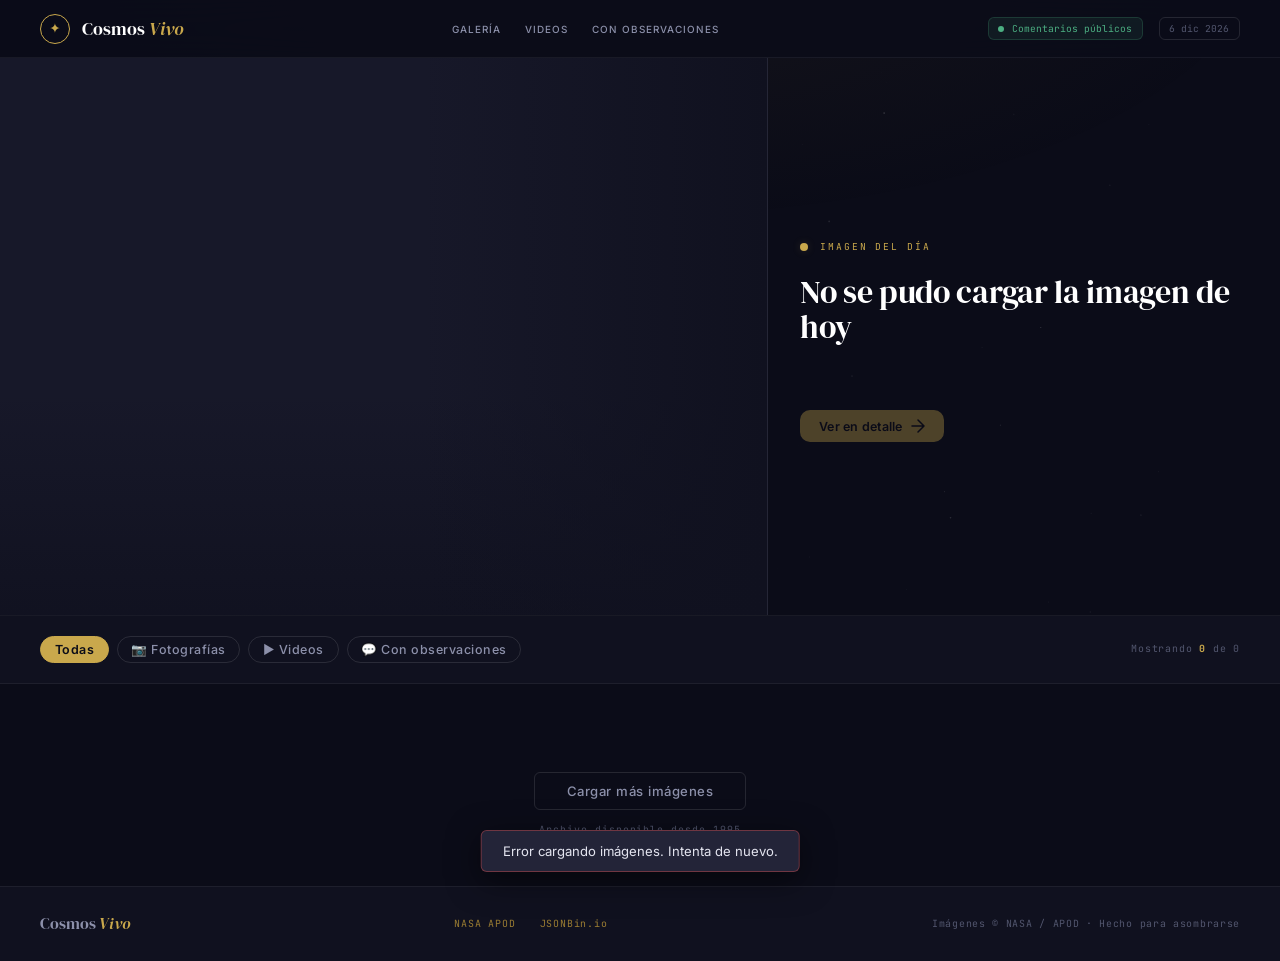
==== commit d73b46d8: "Add files via upload" ====
--- a/index.html
+++ b/index.html
@@ -1,174 +1,176 @@
-<!DOCTYPE html>
-<html lang="es">
-<head>
-  <meta charset="UTF-8">
-  <meta name="viewport" content="width=device-width, initial-scale=1.0">
-  <meta name="description" content="Cosmos Vivo — Galería astronómica NASA APOD. Explora imágenes y videos del universo, descárgalos y deja tu observación.">
-  <meta name="theme-color" content="#0b0c18">
-  <meta name="robots" content="index, follow">
-
-  <!-- Open Graph -->
-  <meta property="og:type" content="website">
-  <meta property="og:title" content="Cosmos Vivo — Galería NASA APOD">
-  <meta property="og:description" content="Explora el archivo astronómico diario de la NASA. Fotos, videos y observaciones de la comunidad.">
-
-  <!-- Favicon inline: estrella dorada -->
-  <link rel="icon" href="data:image/svg+xml,%3Csvg xmlns='http://www.w3.org/2000/svg' viewBox='0 0 100 100'%3E%3Crect width='100' height='100' rx='22' fill='%230b0c18'/%3E%3Ctext x='50' y='68' font-size='58' text-anchor='middle' fill='%23c9a84c'%3E%E2%9C%A6%3C/text%3E%3C/svg%3E">
-
-  <title>Cosmos Vivo — NASA APOD</title>
-  <link rel="preconnect" href="https://fonts.googleapis.com">
-  <link rel="preconnect" href="https://fonts.gstatic.com" crossorigin>
-  <link href="https://fonts.googleapis.com/css2?family=DM+Serif+Display:ital@0;1&family=Inter:wght@300;400;500;600&family=JetBrains+Mono:wght@400;500&display=swap" rel="stylesheet">
-  <link rel="stylesheet" href="css/main.css">
-</head>
-<body>
-
-<!-- Fondo -->
-<canvas id="stars-canvas"></canvas>
-<canvas id="palette-canvas" style="display:none"></canvas>
-<div id="atmo"></div>
-
-<!-- TOPBAR -->
-<header id="topbar">
-  <a class="brand" href="index.html">
-    <div class="brand-icon">✦</div>
-    <div class="brand-name">Cosmos <em>Vivo</em></div>
-  </a>
-  <nav class="topbar-nav">
-    <button class="nav-link" data-scroll="gallery">Galería</button>
-    <button class="nav-link" data-filter="video">Videos</button>
-    <button class="nav-link" data-filter="commented">Con observaciones</button>
-  </nav>
-  <div class="topbar-right">
-    <span class="live-badge"><span class="live-dot"></span>Comentarios públicos</span>
-    <span class="topbar-date" id="topbar-date"></span>
-  </div>
-</header>
-
-<!-- HERO -->
-<section id="hero">
-  <div class="hero-media" id="hero-media">
-    <div class="hero-shimmer" id="hero-shimmer"></div>
-    <img id="hero-img" src="" alt="" aria-hidden="true" fetchpriority="high">
-    <iframe id="hero-frame" allow="autoplay; encrypted-media; picture-in-picture" allowfullscreen title="Video del día NASA APOD"></iframe>
-    <div class="hero-overlay"></div>
-  </div>
-  <div class="hero-info">
-    <div class="hero-eyebrow">
-      <span class="eyebrow-dot"></span>
-      <span id="hero-type-lbl">Imagen del día</span>
-      <span class="eyebrow-date" id="hero-date-lbl"></span>
-    </div>
-    <h1 class="hero-title" id="hero-title">Cargando el cosmos…</h1>
-    <p class="hero-credit" id="hero-credit"></p>
-    <p class="hero-desc" id="hero-desc"></p>
-    <div class="hero-actions">
-      <button class="btn-primary" id="hero-detail-btn" disabled>
-        Ver en detalle
-        <svg width="14" height="14" viewBox="0 0 14 14" fill="none"><path d="M1 7h12M7 1l6 6-6 6" stroke="currentColor" stroke-width="1.5" stroke-linecap="round" stroke-linejoin="round"/></svg>
-      </button>
-      <button class="btn-secondary" id="hero-download-btn" style="display:none">
-        <svg width="14" height="14" viewBox="0 0 14 14" fill="none"><path d="M7 1v8M3 6l4 4 4-4M1 12h12" stroke="currentColor" stroke-width="1.5" stroke-linecap="round" stroke-linejoin="round"/></svg>
-        Descargar
-      </button>
-    </div>
-  </div>
-</section>
-
-<!-- GALERÍA -->
-<section id="gallery-section">
-  <div class="gallery-toolbar" id="gallery-toolbar">
-    <div class="filter-chips" id="filter-chips">
-      <button class="filter-chip active" data-f="all">Todas</button>
-      <button class="filter-chip" data-f="image">📷 Fotografías</button>
-      <button class="filter-chip" data-f="video">▶ Videos</button>
-      <button class="filter-chip" data-f="commented">💬 Con observaciones</button>
-    </div>
-    <span class="gallery-count" id="gallery-count">Cargando…</span>
-  </div>
-
-  <div class="gallery-wrap">
-    <div class="gallery-grid" id="gallery-grid"></div>
-  </div>
-
-  <div class="loadmore-wrap">
-    <button class="btn-loadmore" id="btn-more" disabled>Cargar más imágenes</button>
-    <p class="loadmore-hint">Archivo disponible desde 1995</p>
-  </div>
-</section>
-
-<!-- FOOTER -->
-<footer id="site-footer">
-  <div class="footer-brand">Cosmos <em>Vivo</em></div>
-  <div class="footer-links">
-    <a href="https://apod.nasa.gov" target="_blank" rel="noopener noreferrer">NASA APOD</a>
-    <a href="https://jsonbin.io" target="_blank" rel="noopener noreferrer">JSONBin.io</a>
-  </div>
-  <div class="footer-note">Imágenes © NASA / APOD · Hecho para asombrarse</div>
-</footer>
-
-<!-- MODAL -->
-<div id="modal" role="dialog" aria-modal="true" aria-label="Detalle de imagen">
-  <div id="modal-box">
-    <div class="modal-topbar">
-      <div class="modal-topbar-left">
-        <span class="modal-badge" id="modal-badge">FOTO</span>
-        <span class="modal-ttitle" id="modal-ttitle"></span>
-      </div>
-      <button class="modal-close" id="modal-close" aria-label="Cerrar">
-        <svg width="16" height="16" viewBox="0 0 16 16" fill="none"><path d="M2 2l12 12M14 2L2 14" stroke="currentColor" stroke-width="1.8" stroke-linecap="round"/></svg>
-      </button>
-    </div>
-
-    <div class="modal-media" id="modal-media">
-      <div class="modal-spin" id="modal-spin"><div class="ring"></div></div>
-      <img id="modal-img" alt="">
-      <iframe id="modal-frame" allow="autoplay; encrypted-media; picture-in-picture" allowfullscreen title="Video NASA APOD"></iframe>
-      <div class="palette-bar" id="palette-bar"></div>
-    </div>
-
-    <div class="modal-body">
-      <div class="modal-info" id="modal-info">
-        <span class="modal-date" id="modal-date"></span>
-        <h2 class="modal-title" id="modal-title"></h2>
-        <p class="modal-credit" id="modal-credit"></p>
-        <div class="modal-desc-lbl">Descripción NASA</div>
-        <p class="modal-desc" id="modal-desc"></p>
-        <div class="modal-acts">
-          <button class="btn-primary" id="modal-dl-btn" style="display:none">
-            <svg width="14" height="14" viewBox="0 0 14 14" fill="none"><path d="M7 1v8M3 6l4 4 4-4M1 12h12" stroke="currentColor" stroke-width="1.5" stroke-linecap="round" stroke-linejoin="round"/></svg>
-            Descargar imagen
-          </button>
-          <a class="btn-secondary" id="modal-apod-link" href="#" target="_blank" rel="noopener noreferrer">↗ Ver en NASA APOD</a>
-        </div>
-      </div>
-
-      <div class="modal-chat">
-        <div class="chat-hdr">
-          <span class="chat-hdr-lbl">Observaciones</span>
-          <span class="chat-count" id="chat-count" style="display:none"></span>
-        </div>
-        <div class="chat-status">
-          <span class="status-dot ok"></span>
-          <span>Público · JSONBin.io · todos los visitantes lo ven</span>
-        </div>
-        <div class="chat-feed" id="chat-feed"></div>
-        <form class="chat-form" id="chat-form" onsubmit="return false">
-          <div class="chat-form-row">
-            <input type="text" id="chat-name" class="chat-input" placeholder="Tu nombre" maxlength="40" autocomplete="off" required>
-            <input type="text" id="chat-loc" class="chat-input" placeholder="Desde dónde" maxlength="50" autocomplete="off">
-          </div>
-          <textarea id="chat-msg" class="chat-input chat-textarea" placeholder="¿Qué ves en esta imagen del universo?" maxlength="400"></textarea>
-          <div class="chat-form-footer">
-            <span class="char-count" id="char-count">0 / 400</span>
-            <button type="submit" class="btn-publish" id="btn-publish" disabled>Publicar</button>
-          </div>
-        </form>
-      </div>
-    </div>
-  </div>
-</div>
-
-<script src="js/main.js" defer></script>
-</body>
-</html>
+<!DOCTYPE html>
+<html lang="es">
+<head>
+  <meta charset="UTF-8">
+  <meta name="viewport" content="width=device-width, initial-scale=1.0">
+  <meta name="description" content="Cosmos Vivo — Galería astronómica NASA APOD. Explora imágenes y videos del universo, descárgalos y deja tu observación.">
+  <meta name="theme-color" content="#0b0c18">
+  <meta name="robots" content="index, follow">
+
+  <!-- Open Graph -->
+  <meta property="og:type" content="website">
+  <meta property="og:title" content="Cosmos Vivo — Galería NASA APOD">
+  <meta property="og:description" content="Explora el archivo astronómico diario de la NASA. Fotos, videos y observaciones de la comunidad.">
+
+  <!-- Favicon inline: estrella dorada -->
+  <link rel="icon" href="data:image/svg+xml,%3Csvg xmlns='http://www.w3.org/2000/svg' viewBox='0 0 100 100'%3E%3Crect width='100' height='100' rx='22' fill='%230b0c18'/%3E%3Ctext x='50' y='68' font-size='58' text-anchor='middle' fill='%23c9a84c'%3E%E2%9C%A6%3C/text%3E%3C/svg%3E">
+
+  <title>Cosmos Vivo — NASA APOD</title>
+  <link rel="preconnect" href="https://fonts.googleapis.com">
+  <link rel="preconnect" href="https://fonts.gstatic.com" crossorigin>
+  <link rel="preconnect" href="https://api.nasa.gov">
+  <link rel="preconnect" href="https://api.jsonbin.io">
+  <link href="https://fonts.googleapis.com/css2?family=DM+Serif+Display:ital@0;1&family=Inter:wght@300;400;500;600&family=JetBrains+Mono:wght@400;500&display=swap" rel="stylesheet">
+  <link rel="stylesheet" href="css/main.css">
+</head>
+<body>
+
+<!-- Fondo -->
+<canvas id="stars-canvas"></canvas>
+<canvas id="palette-canvas" style="display:none"></canvas>
+<div id="atmo"></div>
+
+<!-- TOPBAR -->
+<header id="topbar">
+  <a class="brand" href="index.html">
+    <div class="brand-icon">✦</div>
+    <div class="brand-name">Cosmos <em>Vivo</em></div>
+  </a>
+  <nav class="topbar-nav">
+    <button class="nav-link" data-scroll="gallery">Galería</button>
+    <button class="nav-link" data-filter="video">Videos</button>
+    <button class="nav-link" data-filter="commented">Con observaciones</button>
+  </nav>
+  <div class="topbar-right">
+    <span class="live-badge"><span class="live-dot"></span>Comentarios públicos</span>
+    <span class="topbar-date" id="topbar-date"></span>
+  </div>
+</header>
+
+<!-- HERO -->
+<section id="hero">
+  <div class="hero-media" id="hero-media">
+    <div class="hero-shimmer" id="hero-shimmer"></div>
+    <img id="hero-img" src="" alt="" aria-hidden="true" fetchpriority="high">
+    <iframe id="hero-frame" allow="autoplay; encrypted-media; picture-in-picture" allowfullscreen title="Video del día NASA APOD"></iframe>
+    <div class="hero-overlay"></div>
+  </div>
+  <div class="hero-info">
+    <div class="hero-eyebrow">
+      <span class="eyebrow-dot"></span>
+      <span id="hero-type-lbl">Imagen del día</span>
+      <span class="eyebrow-date" id="hero-date-lbl"></span>
+    </div>
+    <h1 class="hero-title" id="hero-title">Cargando el cosmos…</h1>
+    <p class="hero-credit" id="hero-credit"></p>
+    <p class="hero-desc" id="hero-desc"></p>
+    <div class="hero-actions">
+      <button class="btn-primary" id="hero-detail-btn" disabled>
+        Ver en detalle
+        <svg width="14" height="14" viewBox="0 0 14 14" fill="none"><path d="M1 7h12M7 1l6 6-6 6" stroke="currentColor" stroke-width="1.5" stroke-linecap="round" stroke-linejoin="round"/></svg>
+      </button>
+      <button class="btn-secondary" id="hero-download-btn" style="display:none">
+        <svg width="14" height="14" viewBox="0 0 14 14" fill="none"><path d="M7 1v8M3 6l4 4 4-4M1 12h12" stroke="currentColor" stroke-width="1.5" stroke-linecap="round" stroke-linejoin="round"/></svg>
+        Descargar
+      </button>
+    </div>
+  </div>
+</section>
+
+<!-- GALERÍA -->
+<section id="gallery-section">
+  <div class="gallery-toolbar" id="gallery-toolbar">
+    <div class="filter-chips" id="filter-chips">
+      <button class="filter-chip active" data-f="all">Todas</button>
+      <button class="filter-chip" data-f="image">📷 Fotografías</button>
+      <button class="filter-chip" data-f="video">▶ Videos</button>
+      <button class="filter-chip" data-f="commented">💬 Con observaciones</button>
+    </div>
+    <span class="gallery-count" id="gallery-count">Cargando…</span>
+  </div>
+
+  <div class="gallery-wrap">
+    <div class="gallery-grid" id="gallery-grid"></div>
+  </div>
+
+  <div class="loadmore-wrap">
+    <button class="btn-loadmore" id="btn-more" disabled>Cargar más imágenes</button>
+    <p class="loadmore-hint">Archivo disponible desde 1995</p>
+  </div>
+</section>
+
+<!-- FOOTER -->
+<footer id="site-footer">
+  <div class="footer-brand">Cosmos <em>Vivo</em></div>
+  <div class="footer-links">
+    <a href="https://apod.nasa.gov" target="_blank" rel="noopener noreferrer">NASA APOD</a>
+    <a href="https://jsonbin.io" target="_blank" rel="noopener noreferrer">JSONBin.io</a>
+  </div>
+  <div class="footer-note">Imágenes © NASA / APOD · Hecho para asombrarse</div>
+</footer>
+
+<!-- MODAL -->
+<div id="modal" role="dialog" aria-modal="true" aria-label="Detalle de imagen">
+  <div id="modal-box">
+    <div class="modal-topbar">
+      <div class="modal-topbar-left">
+        <span class="modal-badge" id="modal-badge">FOTO</span>
+        <span class="modal-ttitle" id="modal-ttitle"></span>
+      </div>
+      <button class="modal-close" id="modal-close" aria-label="Cerrar">
+        <svg width="16" height="16" viewBox="0 0 16 16" fill="none"><path d="M2 2l12 12M14 2L2 14" stroke="currentColor" stroke-width="1.8" stroke-linecap="round"/></svg>
+      </button>
+    </div>
+
+    <div class="modal-media" id="modal-media">
+      <div class="modal-spin" id="modal-spin"><div class="ring"></div></div>
+      <img id="modal-img" alt="">
+      <iframe id="modal-frame" allow="autoplay; encrypted-media; picture-in-picture" allowfullscreen title="Video NASA APOD"></iframe>
+      <div class="palette-bar" id="palette-bar"></div>
+    </div>
+
+    <div class="modal-body">
+      <div class="modal-info" id="modal-info">
+        <span class="modal-date" id="modal-date"></span>
+        <h2 class="modal-title" id="modal-title"></h2>
+        <p class="modal-credit" id="modal-credit"></p>
+        <div class="modal-desc-lbl">Descripción NASA</div>
+        <p class="modal-desc" id="modal-desc"></p>
+        <div class="modal-acts">
+          <button class="btn-primary" id="modal-dl-btn" style="display:none">
+            <svg width="14" height="14" viewBox="0 0 14 14" fill="none"><path d="M7 1v8M3 6l4 4 4-4M1 12h12" stroke="currentColor" stroke-width="1.5" stroke-linecap="round" stroke-linejoin="round"/></svg>
+            Descargar imagen
+          </button>
+          <a class="btn-secondary" id="modal-apod-link" href="#" target="_blank" rel="noopener noreferrer">↗ Ver en NASA APOD</a>
+        </div>
+      </div>
+
+      <div class="modal-chat">
+        <div class="chat-hdr">
+          <span class="chat-hdr-lbl">Observaciones</span>
+          <span class="chat-count" id="chat-count" style="display:none"></span>
+        </div>
+        <div class="chat-status">
+          <span class="status-dot ok"></span>
+          <span>Público · JSONBin.io · todos los visitantes lo ven</span>
+        </div>
+        <div class="chat-feed" id="chat-feed"></div>
+        <form class="chat-form" id="chat-form" onsubmit="return false">
+          <div class="chat-form-row">
+            <input type="text" id="chat-name" class="chat-input" placeholder="Tu nombre" maxlength="40" autocomplete="off" required>
+            <input type="text" id="chat-loc" class="chat-input" placeholder="Desde dónde" maxlength="50" autocomplete="off">
+          </div>
+          <textarea id="chat-msg" class="chat-input chat-textarea" placeholder="¿Qué ves en esta imagen del universo?" maxlength="400"></textarea>
+          <div class="chat-form-footer">
+            <span class="char-count" id="char-count">0 / 400</span>
+            <button type="submit" class="btn-publish" id="btn-publish" disabled>Publicar</button>
+          </div>
+        </form>
+      </div>
+    </div>
+  </div>
+</div>
+
+<script src="js/main.js" defer></script>
+</body>
+</html>
--- a/css/main.css
+++ b/css/main.css
@@ -0,0 +1,378 @@
+/* ═══════════════════════════════════════════════════════
+   COSMOS VIVO — main.css
+   Tokens de diseño → base → componentes
+═══════════════════════════════════════════════════════ */
+
+:root{
+  --ink1:#05060e; --ink2:#0b0c18; --ink3:#10111f; --ink4:#171829;
+  --plate1:#1c1d30; --plate2:#232438; --plate3:#2c2d44;
+  --gold:#c9a84c; --gold-l:#e2c270; --gold-d:#9a7c32;
+  --gold-bg:rgba(201,168,76,.08); --gold-glow:rgba(201,168,76,.18);
+  --txt1:#e4e5f0; --txt2:#8c90aa; --txt3:#52566e; --white:#fff;
+  --ok:#4caf82; --ok-bg:rgba(76,175,130,.09); --ok-border:rgba(76,175,130,.22);
+  --err:#e05050; --warn:#e0a020;
+  --b1:rgba(255,255,255,.06); --b2:rgba(255,255,255,.11); --b3:rgba(255,255,255,.18);
+  --b-gold:rgba(201,168,76,.30);
+  --f-d:'DM Serif Display',Georgia,serif;
+  --f-b:'Inter',system-ui,-apple-system,sans-serif;
+  --f-m:'JetBrains Mono','Fira Code',monospace;
+  --r-sm:6px; --r-md:10px; --r-lg:16px; --r-xl:22px; --r-2xl:28px;
+  --sh-md:0 4px 16px rgba(0,0,0,.4);
+  --sh-lg:0 8px 32px rgba(0,0,0,.5);
+  --sh-card:0 2px 10px rgba(0,0,0,.35),0 1px 3px rgba(0,0,0,.2);
+  --sh-modal:0 28px 90px rgba(0,0,0,.85);
+  --ease:cubic-bezier(.4,0,.2,1);
+  --d-fast:140ms; --d-base:200ms; --d-slow:350ms; --d-xslow:600ms;
+  --topbar-h:58px;
+}
+
+/* ── RESET ── */
+*,*::before,*::after{box-sizing:border-box;margin:0;padding:0}
+html{font-size:16px;scroll-behavior:smooth;-webkit-font-smoothing:antialiased}
+body{font-family:var(--f-b);background:var(--ink2);color:var(--txt1);min-height:100vh;overflow-x:hidden;line-height:1.6}
+:focus-visible{outline:2px solid var(--gold);outline-offset:3px;border-radius:var(--r-sm)}
+img{max-width:100%}
+
+/* ── FONDO ── */
+#atmo{position:fixed;inset:0;z-index:0;pointer-events:none;
+  background:
+    radial-gradient(ellipse 85% 55% at 50% -8%,rgba(201,168,76,.06) 0%,transparent 60%),
+    radial-gradient(ellipse 55% 45% at 92% 105%,rgba(80,100,210,.07) 0%,transparent 55%),
+    radial-gradient(ellipse 40% 35% at 8% 80%,rgba(60,80,180,.05) 0%,transparent 50%)}
+#stars-canvas{position:fixed;inset:0;z-index:0;pointer-events:none;opacity:.42}
+
+@keyframes shimmer{0%{background-position:100% 0}100%{background-position:-100% 0}}
+@keyframes fadeUp{from{opacity:0;transform:translateY(12px)}to{opacity:1;transform:translateY(0)}}
+@keyframes blink{0%,100%{opacity:1;box-shadow:0 0 6px var(--ok)}50%{opacity:.3;box-shadow:0 0 2px var(--ok)}}
+@keyframes spin{to{transform:rotate(360deg)}}
+
+@media (prefers-reduced-motion:reduce){
+  *,*::before,*::after{animation-duration:.01ms !important;transition-duration:.01ms !important}
+}
+
+::-webkit-scrollbar{width:4px;height:4px}
+::-webkit-scrollbar-track{background:transparent}
+::-webkit-scrollbar-thumb{background:var(--plate3);border-radius:2px}
+
+/* ═══════════════════════════════════════
+   TOPBAR
+═══════════════════════════════════════ */
+#topbar{
+  position:sticky;top:0;z-index:200;
+  display:flex;align-items:center;justify-content:space-between;
+  height:var(--topbar-h);padding:0 2.5rem;
+  background:rgba(11,12,24,.92);backdrop-filter:blur(24px) saturate(160%);
+  border-bottom:1px solid var(--b1);gap:1.5rem;
+}
+.brand{display:flex;align-items:center;gap:.75rem;text-decoration:none;flex-shrink:0}
+.brand-icon{width:30px;height:30px;border:1.5px solid var(--gold);border-radius:50%;
+  display:flex;align-items:center;justify-content:center;font-size:.85rem;color:var(--gold);
+  transition:background var(--d-base) var(--ease)}
+.brand:hover .brand-icon{background:var(--gold-bg)}
+.brand-name{font-family:var(--f-d);font-size:1.15rem;color:var(--white);font-weight:400}
+.brand-name em{font-style:italic;color:var(--gold)}
+.topbar-nav{display:flex;align-items:center;gap:1.5rem;flex:1;justify-content:center}
+.nav-link{font-family:var(--f-b);font-size:.62rem;font-weight:500;letter-spacing:.1em;
+  text-transform:uppercase;color:var(--txt2);background:none;border:none;cursor:pointer;
+  padding:0;transition:color var(--d-base) var(--ease)}
+.nav-link:hover{color:var(--gold)}
+.topbar-right{display:flex;align-items:center;gap:1rem;flex-shrink:0}
+.live-badge{display:flex;align-items:center;gap:.5rem;font-family:var(--f-m);font-size:.6rem;
+  color:var(--ok);border:1px solid var(--ok-border);background:var(--ok-bg);
+  padding:.2rem .6rem;border-radius:var(--r-sm)}
+.live-dot{width:6px;height:6px;border-radius:50%;background:var(--ok);animation:blink 2s ease infinite;flex-shrink:0}
+.topbar-date{font-family:var(--f-m);font-size:.6rem;color:var(--txt3);
+  border:1px solid var(--b2);padding:.2rem .6rem;border-radius:var(--r-sm);white-space:nowrap}
+@media (max-width:900px){.topbar-nav{display:none}#topbar{padding:0 1.5rem}.live-badge span:last-child{display:none}}
+@media (max-width:540px){.live-badge,.topbar-date{display:none}}
+
+/* ═══════════════════════════════════════
+   HERO
+═══════════════════════════════════════ */
+#hero{position:relative;z-index:1;display:grid;grid-template-columns:1.2fr .8fr;
+  min-height:62vh;border-bottom:1px solid var(--b1);overflow:hidden}
+.hero-media{position:relative;overflow:hidden;background:var(--ink4);border-right:1px solid var(--b1)}
+
+.hero-shimmer{position:absolute;inset:0;z-index:1;
+  background:linear-gradient(90deg,var(--plate1) 0%,var(--plate2) 50%,var(--plate1) 100%);
+  background-size:300% 100%;animation:shimmer 1.6s ease infinite;
+  transition:opacity var(--d-xslow) var(--ease);pointer-events:none}
+.hero-media.loaded .hero-shimmer{opacity:0}
+
+#hero-img{position:absolute;inset:0;width:100%;height:100%;object-fit:cover;display:block;
+  z-index:2;opacity:0;transition:opacity var(--d-xslow) var(--ease)}
+#hero-img.visible{opacity:1}
+
+#hero-frame{position:absolute;inset:0;width:100%;height:100%;border:none;z-index:2;display:none}
+
+.hero-overlay{position:absolute;inset:0;z-index:3;pointer-events:none;
+  background:linear-gradient(to right,transparent 55%,var(--ink3) 100%),
+             linear-gradient(to top,rgba(11,12,24,.5) 0%,transparent 40%)}
+
+.hero-info{padding:4rem 2.5rem 3.5rem 2rem;display:flex;flex-direction:column;justify-content:center;
+  position:relative;z-index:1}
+.hero-eyebrow{display:flex;align-items:center;gap:.75rem;margin-bottom:1.25rem}
+.eyebrow-dot{width:8px;height:8px;border-radius:50%;background:var(--gold);flex-shrink:0;
+  box-shadow:0 0 8px var(--gold-glow)}
+#hero-type-lbl{font-family:var(--f-m);font-size:.6rem;letter-spacing:.2em;text-transform:uppercase;color:var(--gold)}
+.eyebrow-date{font-family:var(--f-m);font-size:.6rem;color:var(--txt3);letter-spacing:.1em;margin-left:auto}
+.hero-title{font-family:var(--f-d);font-size:clamp(1.6rem,2.5vw,2.3rem);font-weight:400;
+  line-height:1.12;color:var(--white);margin-bottom:.75rem;letter-spacing:-.01em}
+.hero-credit{font-size:.78rem;color:var(--txt3);font-style:italic;margin-bottom:1.25rem}
+.hero-desc{font-size:.85rem;line-height:1.8;color:var(--txt2);
+  display:-webkit-box;-webkit-line-clamp:6;-webkit-box-orient:vertical;overflow:hidden;margin-bottom:2rem}
+.hero-actions{display:flex;gap:.75rem;flex-wrap:wrap}
+@media (max-width:900px){
+  #hero{grid-template-columns:1fr;min-height:auto}
+  .hero-media{height:42vw;min-height:200px;border-right:none;border-bottom:1px solid var(--b1)}
+  .hero-overlay{background:linear-gradient(to top,rgba(11,12,24,.7) 0%,transparent 50%)}
+  .hero-info{padding:2rem 1.5rem 2rem}
+}
+
+/* ═══════════════════════════════════════
+   GALLERY
+═══════════════════════════════════════ */
+#gallery-section{position:relative;z-index:1;background:var(--ink2)}
+.gallery-toolbar{display:flex;align-items:center;justify-content:space-between;flex-wrap:wrap;
+  gap:1rem;padding:1.25rem 2.5rem;background:var(--ink3);border-bottom:1px solid var(--b1);
+  position:sticky;top:var(--topbar-h);z-index:100;backdrop-filter:blur(12px)}
+.filter-chips{display:flex;gap:.5rem;flex-wrap:wrap}
+.filter-chip{font-family:var(--f-b);font-size:.78rem;font-weight:500;letter-spacing:.04em;
+  padding:.3rem .85rem;border-radius:20px;border:1px solid var(--b2);color:var(--txt2);
+  background:transparent;cursor:pointer;transition:all var(--d-base) var(--ease);white-space:nowrap}
+.filter-chip:hover{border-color:var(--gold-d);color:var(--gold-l)}
+.filter-chip.active{background:var(--gold);color:var(--ink2);border-color:var(--gold);font-weight:600}
+.gallery-count{font-family:var(--f-m);font-size:.62rem;letter-spacing:.08em;color:var(--txt3)}
+.gallery-count b{color:var(--gold)}
+
+.gallery-wrap{padding:2rem 2.5rem}
+.gallery-grid{display:grid;grid-template-columns:repeat(3,1fr);gap:1.25rem}
+@media (max-width:900px){.gallery-grid{grid-template-columns:repeat(2,1fr)}.gallery-wrap{padding:1.25rem}.gallery-toolbar{padding:.75rem 1.25rem}}
+@media (max-width:540px){.gallery-grid{grid-template-columns:1fr}}
+
+/* ── CARD ── */
+.gallery-card{border-radius:var(--r-lg);overflow:hidden;background:var(--plate1);border:1px solid var(--b1);
+  cursor:pointer;display:flex;flex-direction:column;
+  transition:transform var(--d-base) var(--ease),border-color var(--d-base),box-shadow var(--d-base);
+  box-shadow:var(--sh-card)}
+.gallery-card:hover{transform:translateY(-5px);border-color:var(--b-gold);
+  box-shadow:0 10px 40px rgba(0,0,0,.55),0 0 0 1px rgba(201,168,76,.12)}
+.gallery-card:focus-visible{outline:2px solid var(--gold);outline-offset:2px}
+
+/* Imagen de card: shimmer (::before z:1) DETRÁS de img (z:2) */
+.card-thumb{position:relative;height:195px;overflow:hidden;background:var(--ink4);flex-shrink:0}
+.card-thumb::before{content:'';position:absolute;inset:0;z-index:1;
+  background:linear-gradient(90deg,var(--plate1) 0%,var(--plate2) 50%,var(--plate1) 100%);
+  background-size:300% 100%;animation:shimmer 1.6s ease infinite;
+  transition:opacity var(--d-slow) var(--ease)}
+.card-thumb.loaded::before{opacity:0;animation:none}
+.card-thumb img{position:absolute;inset:0;width:100%;height:100%;object-fit:cover;display:block;
+  z-index:2;transition:transform var(--d-slow) var(--ease)}
+.gallery-card:hover .card-thumb img{transform:scale(1.05)}
+.card-thumb::after{content:'';position:absolute;inset:0;z-index:3;
+  background:linear-gradient(to top,rgba(11,12,24,.65) 0%,transparent 45%);
+  opacity:0;transition:opacity var(--d-base);pointer-events:none}
+.gallery-card:hover .card-thumb::after{opacity:1}
+
+.card-type-badge{position:absolute;top:.6rem;left:.6rem;z-index:4;font-family:var(--f-m);
+  font-size:.55rem;font-weight:500;letter-spacing:.14em;text-transform:uppercase;
+  padding:.2rem .5rem;border-radius:4px;background:rgba(11,12,24,.8);
+  border:1px solid rgba(255,255,255,.12);color:rgba(255,255,255,.8);backdrop-filter:blur(8px)}
+.card-type-badge.video{color:var(--gold-l);border-color:var(--b-gold)}
+.card-obs-badge{position:absolute;top:.6rem;right:.6rem;z-index:4;font-family:var(--f-m);
+  font-size:.58rem;font-weight:600;background:rgba(201,168,76,.9);color:var(--ink2);
+  padding:.2rem .5rem;border-radius:4px;letter-spacing:.05em;display:none}
+.card-play{position:absolute;inset:0;z-index:4;display:flex;align-items:center;justify-content:center;pointer-events:none}
+.play-circle{width:52px;height:52px;border-radius:50%;background:rgba(201,168,76,.2);
+  border:2px solid var(--gold);display:flex;align-items:center;justify-content:center;
+  font-size:1.3rem;color:var(--gold);backdrop-filter:blur(8px);transition:background var(--d-base)}
+.gallery-card:hover .play-circle{background:rgba(201,168,76,.35)}
+
+.card-body{padding:.9rem 1rem 1rem;display:flex;flex-direction:column;flex:1}
+.card-date-lbl{font-family:var(--f-m);font-size:.58rem;color:var(--gold);letter-spacing:.16em;
+  text-transform:uppercase;margin-bottom:.4rem}
+.card-title{font-family:var(--f-d);font-size:.97rem;line-height:1.3;color:var(--white);
+  margin-bottom:.4rem;display:-webkit-box;-webkit-line-clamp:2;-webkit-box-orient:vertical;overflow:hidden;flex:1}
+.card-excerpt{font-size:.76rem;line-height:1.6;color:var(--txt2);
+  display:-webkit-box;-webkit-line-clamp:2;-webkit-box-orient:vertical;overflow:hidden;margin-bottom:.8rem}
+.card-footer{display:flex;align-items:center;justify-content:space-between;padding-top:.65rem;
+  border-top:1px solid var(--b1);margin-top:auto}
+.card-cta{font-family:var(--f-m);font-size:.6rem;color:var(--gold);display:flex;align-items:center;
+  gap:.25rem;letter-spacing:.1em;text-transform:uppercase}
+.card-arrow{display:inline-block;transition:transform .18s}
+.gallery-card:hover .card-arrow{transform:translateX(4px)}
+.card-credit{font-size:.6rem;color:var(--txt3);max-width:130px;overflow:hidden;
+  text-overflow:ellipsis;white-space:nowrap}
+
+/* ── SKELETON ── */
+.card-skeleton{border-radius:var(--r-lg);overflow:hidden;border:1px solid var(--b1);background:var(--plate1)}
+.skeleton-img{height:195px;background:linear-gradient(90deg,var(--plate1) 0%,var(--plate2) 50%,var(--plate1) 100%);
+  background-size:300% 100%;animation:shimmer 1.6s ease infinite}
+.skeleton-body{padding:.9rem 1rem 1rem}
+.skeleton-line{height:9px;border-radius:4px;margin-bottom:.5rem;
+  background:linear-gradient(90deg,var(--plate1) 0%,var(--plate2) 50%,var(--plate1) 100%);
+  background-size:300% 100%;animation:shimmer 1.6s ease infinite}
+
+/* ── LOAD MORE ── */
+.loadmore-wrap{text-align:center;padding:1.5rem 0 3rem;display:flex;flex-direction:column;
+  align-items:center;gap:.75rem}
+.loadmore-hint{font-family:var(--f-m);font-size:.62rem;color:var(--txt3);letter-spacing:.1em}
+
+/* ═══════════════════════════════════════
+   MODAL
+═══════════════════════════════════════ */
+#modal{display:none;position:fixed;inset:0;z-index:500;align-items:flex-start;justify-content:center;
+  padding:1.5rem;background:rgba(5,6,14,.92);backdrop-filter:blur(22px) saturate(140%);overflow-y:auto}
+#modal.open{display:flex}
+#modal-box{width:100%;max-width:1080px;background:var(--ink3);border:1px solid var(--b2);
+  border-radius:var(--r-2xl);overflow:hidden;box-shadow:var(--sh-modal);
+  animation:fadeUp .25s var(--ease);margin:auto}
+
+.modal-topbar{display:flex;align-items:center;justify-content:space-between;padding:.75rem 1.4rem;
+  border-bottom:1px solid var(--b1);background:var(--ink4);gap:1rem}
+.modal-topbar-left{display:flex;align-items:center;gap:.75rem;overflow:hidden;min-width:0}
+.modal-badge{font-family:var(--f-m);font-size:.56rem;letter-spacing:.16em;text-transform:uppercase;
+  color:var(--gold);border:1px solid var(--b-gold);padding:.15rem .44rem;border-radius:4px;flex-shrink:0}
+.modal-ttitle{font-family:var(--f-d);font-size:.9rem;color:var(--txt2);overflow:hidden;
+  text-overflow:ellipsis;white-space:nowrap}
+.modal-close{width:32px;height:32px;border-radius:50%;background:var(--plate1);border:1px solid var(--b2);
+  color:var(--txt2);cursor:pointer;display:flex;align-items:center;justify-content:center;
+  transition:all var(--d-base);flex-shrink:0}
+.modal-close:hover{background:var(--plate2);color:var(--white);border-color:var(--b3)}
+
+.modal-media{position:relative;background:var(--ink4);display:flex;align-items:center;justify-content:center;
+  min-height:200px;overflow:hidden}
+.modal-spin{position:absolute;inset:0;z-index:10;display:flex;align-items:center;justify-content:center;
+  background:var(--ink4);transition:opacity var(--d-slow) var(--ease)}
+.modal-spin.hidden{opacity:0;pointer-events:none}
+.ring{width:42px;height:42px;border:3px solid var(--b2);border-top-color:var(--gold);
+  border-radius:50%;animation:spin .85s linear infinite}
+
+#modal-img{width:100%;max-height:56vh;object-fit:contain;display:block;background:var(--ink4);
+  position:relative;z-index:2}
+#modal-frame{width:100%;aspect-ratio:16/9;border:none;display:none;position:relative;z-index:2}
+.palette-bar{position:absolute;bottom:0;left:0;right:0;z-index:3;height:5px;display:flex}
+.palette-swatch{flex:1;transition:background 1s var(--ease)}
+
+.modal-body{display:grid;grid-template-columns:1fr 350px}
+.modal-info{padding:1.6rem 1.8rem;border-right:1px solid var(--b1);overflow-y:auto;max-height:430px}
+.modal-info::-webkit-scrollbar{width:3px}
+.modal-info::-webkit-scrollbar-thumb{background:var(--plate3);border-radius:2px}
+.modal-date{font-family:var(--f-m);font-size:.58rem;color:var(--gold);letter-spacing:.2em;
+  text-transform:uppercase;display:block;margin-bottom:.5rem}
+.modal-title{font-family:var(--f-d);font-size:1.55rem;line-height:1.15;color:var(--white);
+  font-weight:400;margin-bottom:.5rem}
+.modal-credit{font-size:.72rem;color:var(--txt3);font-style:italic;margin-bottom:1.1rem;
+  padding-bottom:1.1rem;border-bottom:1px solid var(--b1)}
+.modal-desc-lbl{font-family:var(--f-m);font-size:.54rem;letter-spacing:.2em;text-transform:uppercase;
+  color:var(--txt3);margin-bottom:.5rem}
+.modal-desc{font-size:.87rem;line-height:1.82;color:var(--txt2);margin-bottom:1.2rem}
+.modal-acts{display:flex;gap:.75rem;flex-wrap:wrap}
+@media (max-width:740px){
+  .modal-body{grid-template-columns:1fr}
+  .modal-info{border-right:none;border-bottom:1px solid var(--b1);max-height:none}
+}
+@media (max-width:540px){#modal{padding:.4rem}.modal-info{padding:1.1rem}.modal-title{font-size:1.25rem}}
+
+/* ═══════════════════════════════════════
+   CHAT
+═══════════════════════════════════════ */
+.modal-chat{display:flex;flex-direction:column;background:var(--ink4)}
+.chat-hdr{padding:.75rem 1.15rem;border-bottom:1px solid var(--b1);display:flex;align-items:center;
+  justify-content:space-between;flex-shrink:0}
+.chat-hdr-lbl{font-family:var(--f-m);font-size:.56rem;letter-spacing:.2em;text-transform:uppercase;color:var(--txt3)}
+.chat-count{font-family:var(--f-m);font-size:.58rem;font-weight:600;background:var(--gold);
+  color:var(--ink2);padding:.15rem .44rem;border-radius:4px}
+.chat-status{padding:.4rem 1.15rem;font-family:var(--f-m);font-size:.56rem;border-bottom:1px solid var(--b1);
+  display:flex;align-items:center;gap:.5rem;flex-shrink:0;color:var(--txt3)}
+.status-dot{width:5px;height:5px;border-radius:50%;flex-shrink:0}
+.status-dot.ok{background:var(--ok);box-shadow:0 0 4px var(--ok)}
+.status-dot.err{background:var(--err)}
+
+.chat-feed{flex:1;overflow-y:auto;padding:.8rem 1.1rem;display:flex;flex-direction:column;gap:.65rem;
+  min-height:150px;max-height:245px;scroll-behavior:smooth}
+.chat-feed::-webkit-scrollbar{width:3px}
+.chat-feed::-webkit-scrollbar-thumb{background:var(--plate3);border-radius:2px}
+
+.chat-message{background:var(--plate1);border:1px solid var(--b1);border-radius:10px;
+  padding:.68rem .85rem;animation:fadeUp .22s var(--ease)}
+.chat-message.highlight{border-color:var(--b-gold)}
+.chat-message.founder{border-color:var(--gold);background:linear-gradient(180deg,rgba(201,168,76,.10),var(--plate1) 60%);box-shadow:0 0 0 1px rgba(201,168,76,.22),0 4px 16px rgba(201,168,76,.08)}
+.chat-message.founder .msg-avatar{background:var(--gold);color:var(--ink2)}
+.founder-badge{font-family:var(--f-m);font-size:.56rem;font-weight:700;letter-spacing:.06em;text-transform:uppercase;color:var(--ink2);background:var(--gold);padding:.12rem .42rem;border-radius:4px}
+.msg-header{display:flex;align-items:center;gap:.5rem;margin-bottom:.35rem;flex-wrap:wrap}
+.msg-avatar{width:24px;height:24px;border-radius:50%;background:var(--gold-d);font-size:.58rem;
+  font-weight:700;color:var(--ink2);display:flex;align-items:center;justify-content:center;flex-shrink:0}
+.msg-name{font-size:.77rem;font-weight:600;color:var(--txt1)}
+.msg-location{font-size:.64rem;color:var(--txt3)}
+.msg-time{font-family:var(--f-m);font-size:.56rem;color:var(--txt3);margin-left:auto;white-space:nowrap}
+.msg-body{font-size:.82rem;line-height:1.68;color:var(--txt2);word-break:break-word;white-space:pre-wrap}
+.chat-empty{text-align:center;padding:2rem .5rem;font-size:.8rem;color:var(--txt3);font-style:italic;line-height:1.7}
+
+.chat-form{padding:.8rem 1.1rem 1rem;border-top:1px solid var(--b1);flex-shrink:0;
+  display:flex;flex-direction:column;gap:.4rem}
+.chat-form-row{display:flex;gap:.5rem}
+.chat-input{flex:1;background:var(--plate1);border:1px solid var(--b2);color:var(--txt1);
+  padding:.42rem .68rem;border-radius:var(--r-sm);font-family:var(--f-b);font-size:.78rem;
+  outline:none;transition:border-color var(--d-base);min-width:0}
+.chat-input:focus{border-color:var(--gold-d)}
+.chat-input::placeholder{color:var(--txt3)}
+.chat-textarea{width:100%;resize:none;min-height:70px;font-family:var(--f-b)}
+.chat-form-footer{display:flex;align-items:center;justify-content:space-between}
+.char-count{font-family:var(--f-m);font-size:.58rem;color:var(--txt3);transition:color var(--d-base)}
+.char-count.near{color:var(--warn)}
+.char-count.over{color:var(--err)}
+
+/* ═══════════════════════════════════════
+   UI: botones + toast
+═══════════════════════════════════════ */
+.btn-primary{display:inline-flex;align-items:center;gap:.5rem;padding:.52rem 1.2rem;
+  border-radius:var(--r-md);font-family:var(--f-b);font-size:.78rem;font-weight:600;
+  color:var(--ink2);background:var(--gold);border:none;cursor:pointer;text-decoration:none;
+  transition:all var(--d-base) var(--ease);letter-spacing:.02em;white-space:nowrap}
+.btn-primary:hover:not(:disabled){background:var(--gold-l);transform:translateY(-1px);
+  box-shadow:0 4px 16px rgba(201,168,76,.3)}
+.btn-primary:active{transform:scale(.97)}
+.btn-primary:disabled{opacity:.35;cursor:not-allowed;transform:none}
+
+.btn-secondary{display:inline-flex;align-items:center;gap:.5rem;padding:.5rem 1.1rem;
+  border-radius:var(--r-md);font-family:var(--f-b);font-size:.78rem;font-weight:500;
+  color:var(--txt2);background:transparent;border:1px solid var(--b2);cursor:pointer;
+  text-decoration:none;transition:all var(--d-base) var(--ease);white-space:nowrap}
+.btn-secondary:hover{border-color:var(--gold-d);color:var(--gold-l)}
+.btn-secondary:active{transform:scale(.97)}
+
+.btn-publish{padding:.4rem 1.1rem;border-radius:var(--r-sm);font-family:var(--f-b);font-size:.77rem;
+  font-weight:600;color:var(--ink2);background:var(--gold);border:none;cursor:pointer;
+  transition:all var(--d-base) var(--ease);letter-spacing:.04em;white-space:nowrap}
+.btn-publish:hover:not(:disabled){background:var(--gold-l)}
+.btn-publish:active{transform:scale(.97)}
+.btn-publish:disabled{opacity:.3;cursor:not-allowed}
+
+.btn-loadmore{background:transparent;border:1px solid var(--b2);color:var(--txt2);
+  padding:.65rem 2rem;border-radius:var(--r-sm);font-family:var(--f-b);font-size:.82rem;
+  font-weight:500;cursor:pointer;transition:all var(--d-base) var(--ease);letter-spacing:.04em}
+.btn-loadmore:hover:not(:disabled){border-color:var(--gold-d);color:var(--gold-l)}
+.btn-loadmore:disabled{opacity:.3;cursor:not-allowed}
+
+#toast-root{position:fixed;bottom:1.75rem;left:50%;transform:translateX(-50%);z-index:9999;
+  pointer-events:none;display:flex;flex-direction:column;align-items:center;gap:.5rem}
+.toast{background:var(--plate2);border:1px solid var(--b2);color:var(--txt1);font-size:.82rem;
+  font-family:var(--f-b);padding:.58rem 1.3rem;border-radius:var(--r-sm);white-space:nowrap;
+  box-shadow:var(--sh-lg);opacity:0;transform:translateY(12px);transition:all .28s var(--ease)}
+.toast.show{opacity:1;transform:translateY(0)}
+.toast.err{border-color:rgba(224,80,80,.4)}
+
+/* ═══════════════════════════════════════
+   FOOTER
+═══════════════════════════════════════ */
+#site-footer{position:relative;z-index:1;display:flex;align-items:center;justify-content:space-between;
+  flex-wrap:wrap;gap:1rem;padding:1.5rem 2.5rem;border-top:1px solid var(--b1);background:var(--ink3)}
+.footer-brand{font-family:var(--f-d);font-size:1rem;color:var(--txt2)}
+.footer-brand em{font-style:italic;color:var(--gold)}
+.footer-links{display:flex;gap:1.5rem}
+.footer-links a{font-family:var(--f-m);font-size:.62rem;letter-spacing:.08em;color:var(--gold-d);
+  text-decoration:none;transition:color var(--d-base) var(--ease)}
+.footer-links a:hover{color:var(--gold)}
+.footer-note{font-family:var(--f-m);font-size:.62rem;letter-spacing:.07em;color:var(--txt3)}
+@media (max-width:700px){#site-footer{padding:1.25rem;flex-direction:column;gap:.75rem;text-align:center}}
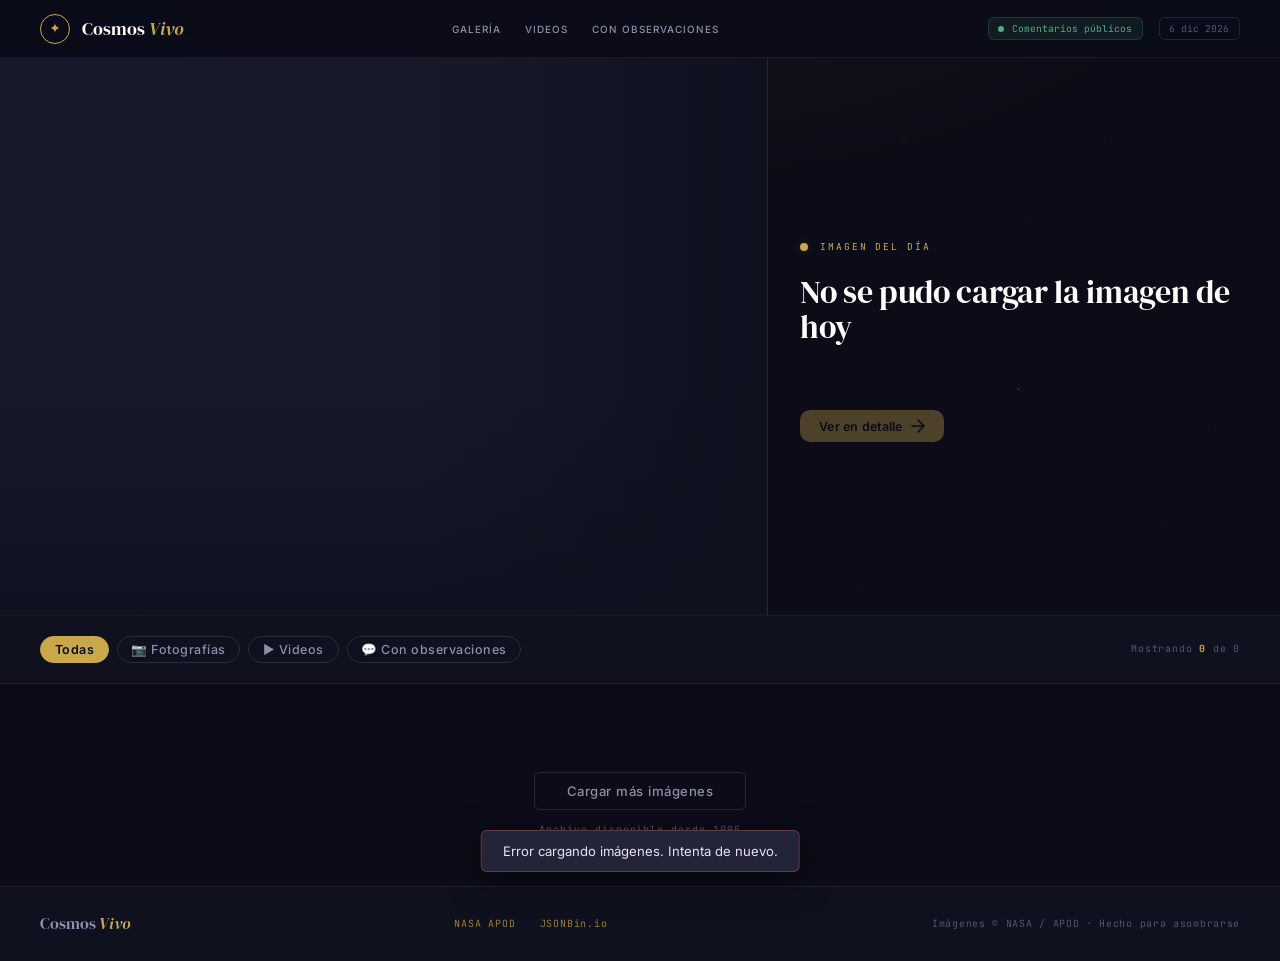
==== commit 3026f128: "Add Google site verification meta tag Added Google site verification meta tag to the head section." ====
--- a/index.html
+++ b/index.html
@@ -2,6 +2,7 @@
 <html lang="es">
 <head>
   <meta charset="UTF-8">
+    <meta name="google-site-verification" content="n4Ma6HFL0dLQoSDMje8eVofEu9nWKCSYFsQ6l4c-2j4">
   <meta name="viewport" content="width=device-width, initial-scale=1.0">
   <meta name="description" content="Cosmos Vivo — Galería astronómica NASA APOD. Explora imágenes y videos del universo, descárgalos y deja tu observación.">
   <meta name="theme-color" content="#0b0c18">
@@ -173,4 +174,4 @@
 
 <script src="js/main.js" defer></script>
 </body>
-</html>+</html>
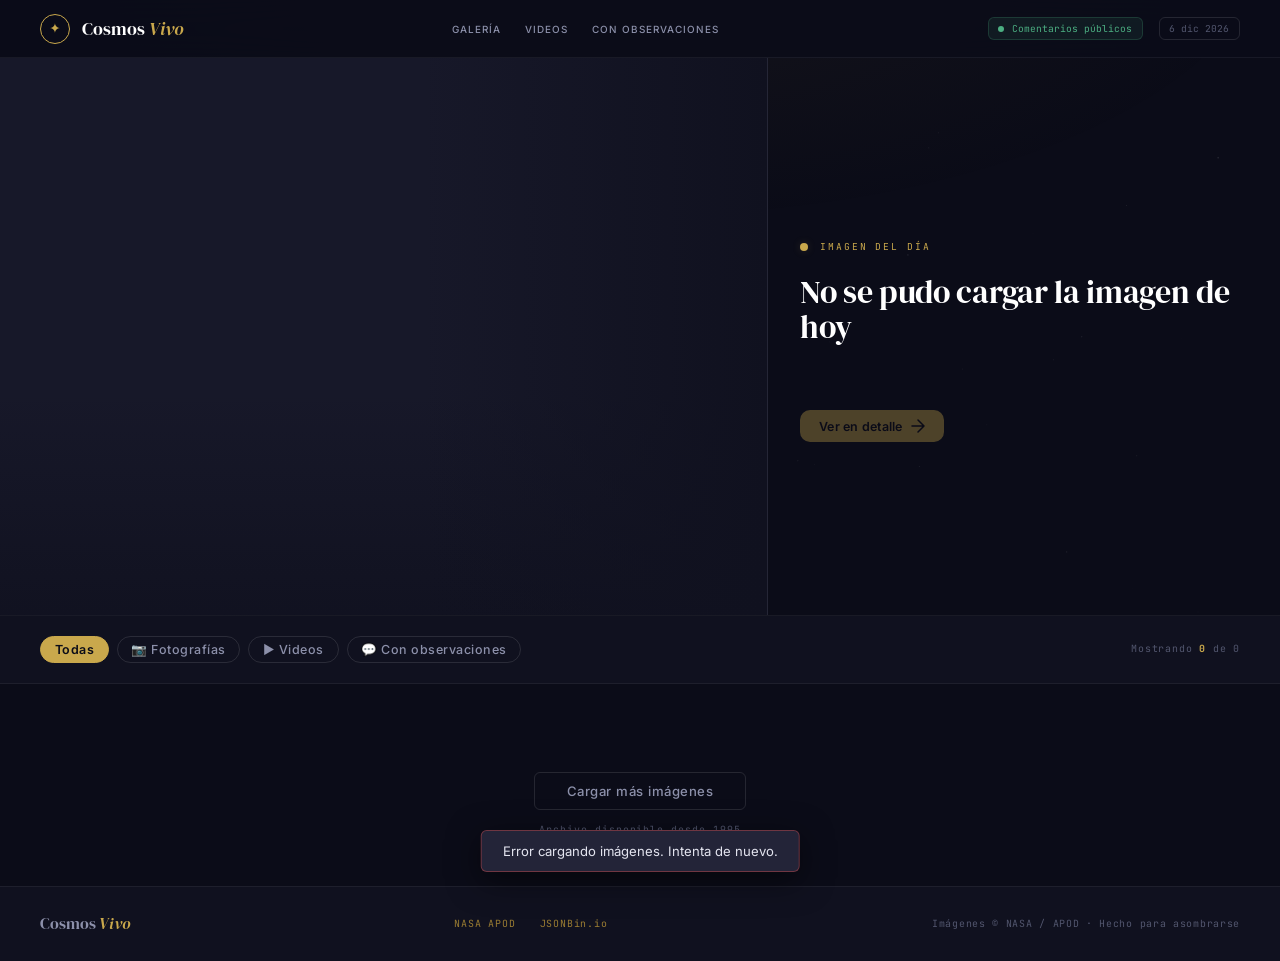
==== commit 0723f0b3: "Replace HTML entities with actual characters" ====
--- a/index.html
+++ b/index.html
@@ -2,7 +2,7 @@
 <html lang="es">
 <head>
   <meta charset="UTF-8">
-    <meta name="google-site-verification" content="n4Ma6HFL0dLQoSDMje8eVofEu9nWKCSYFsQ6l4c-2j4">
+  <meta name="google-site-verification" content="n4Ma6HFL0dLQoSDMje8eVofEu9nWKCSYFsQ6l4c-2j4" />
   <meta name="viewport" content="width=device-width, initial-scale=1.0">
   <meta name="description" content="Cosmos Vivo — Galería astronómica NASA APOD. Explora imágenes y videos del universo, descárgalos y deja tu observación.">
   <meta name="theme-color" content="#0b0c18">
